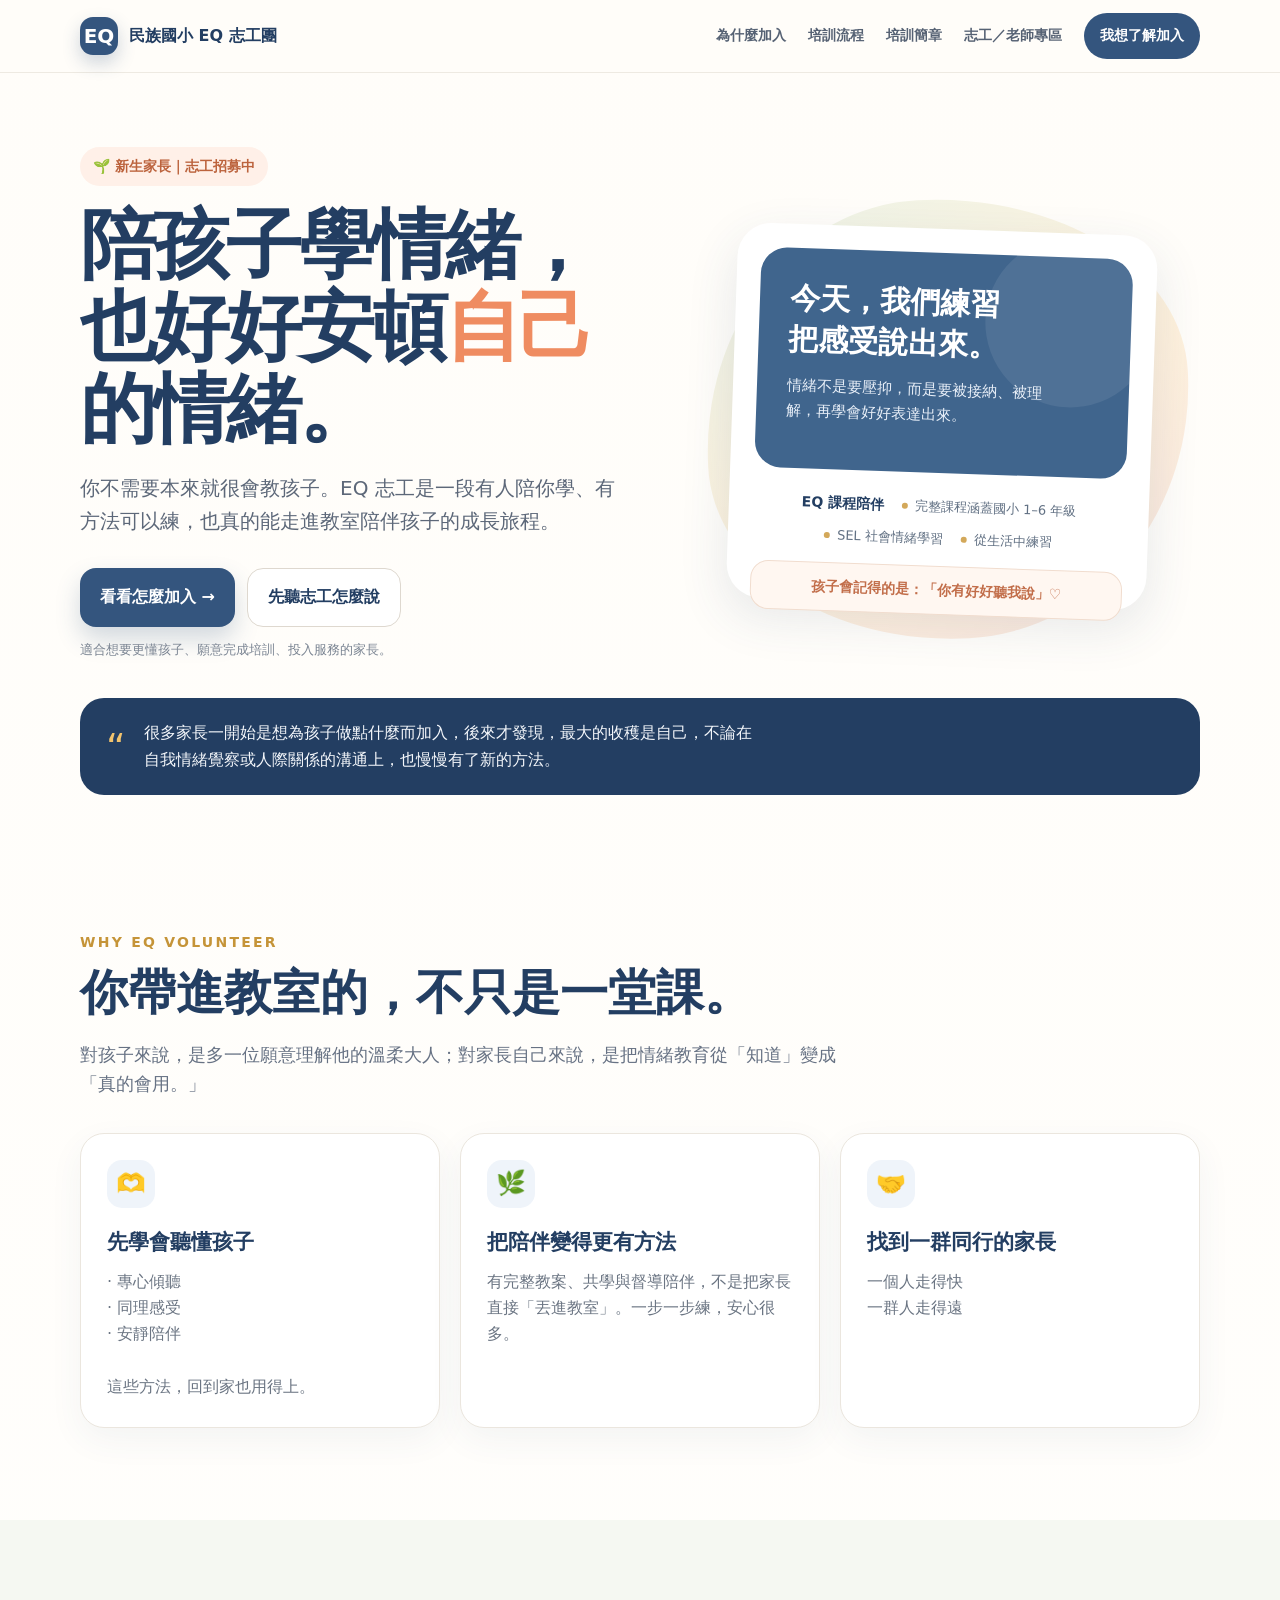
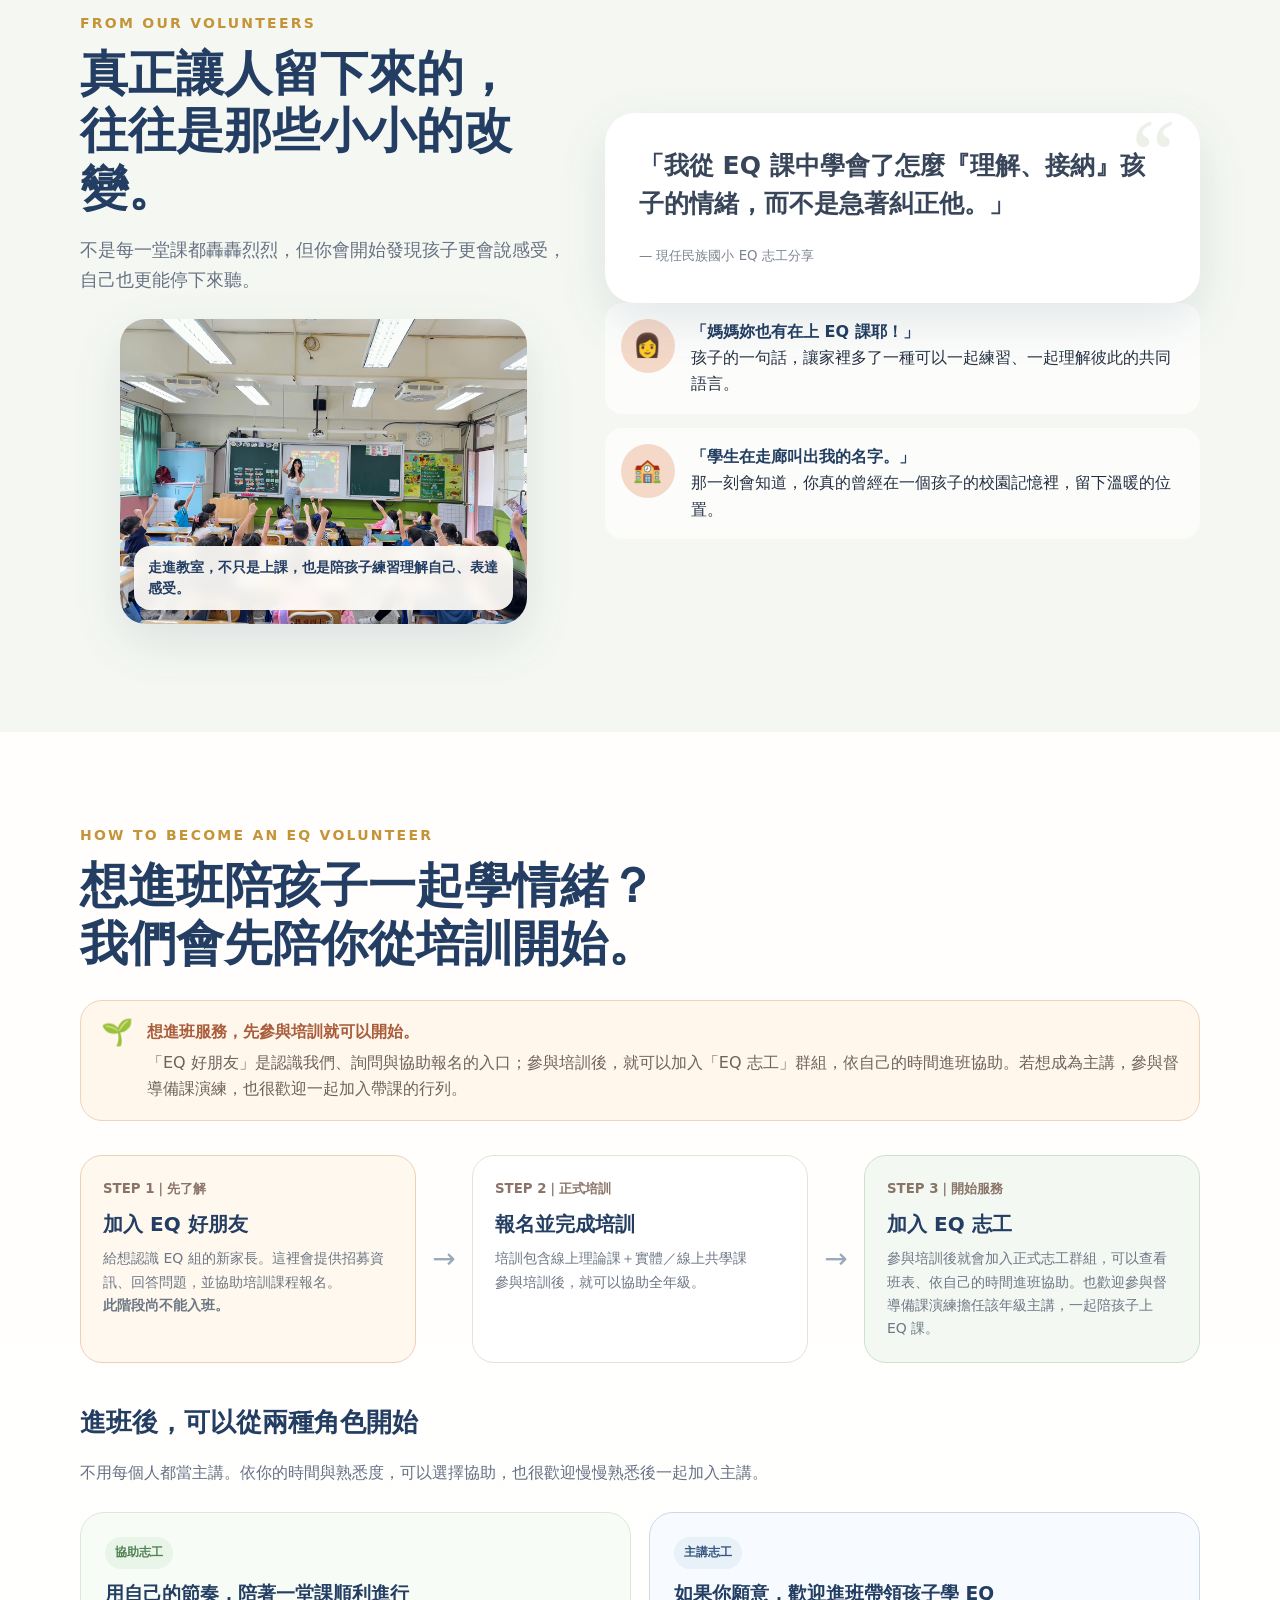
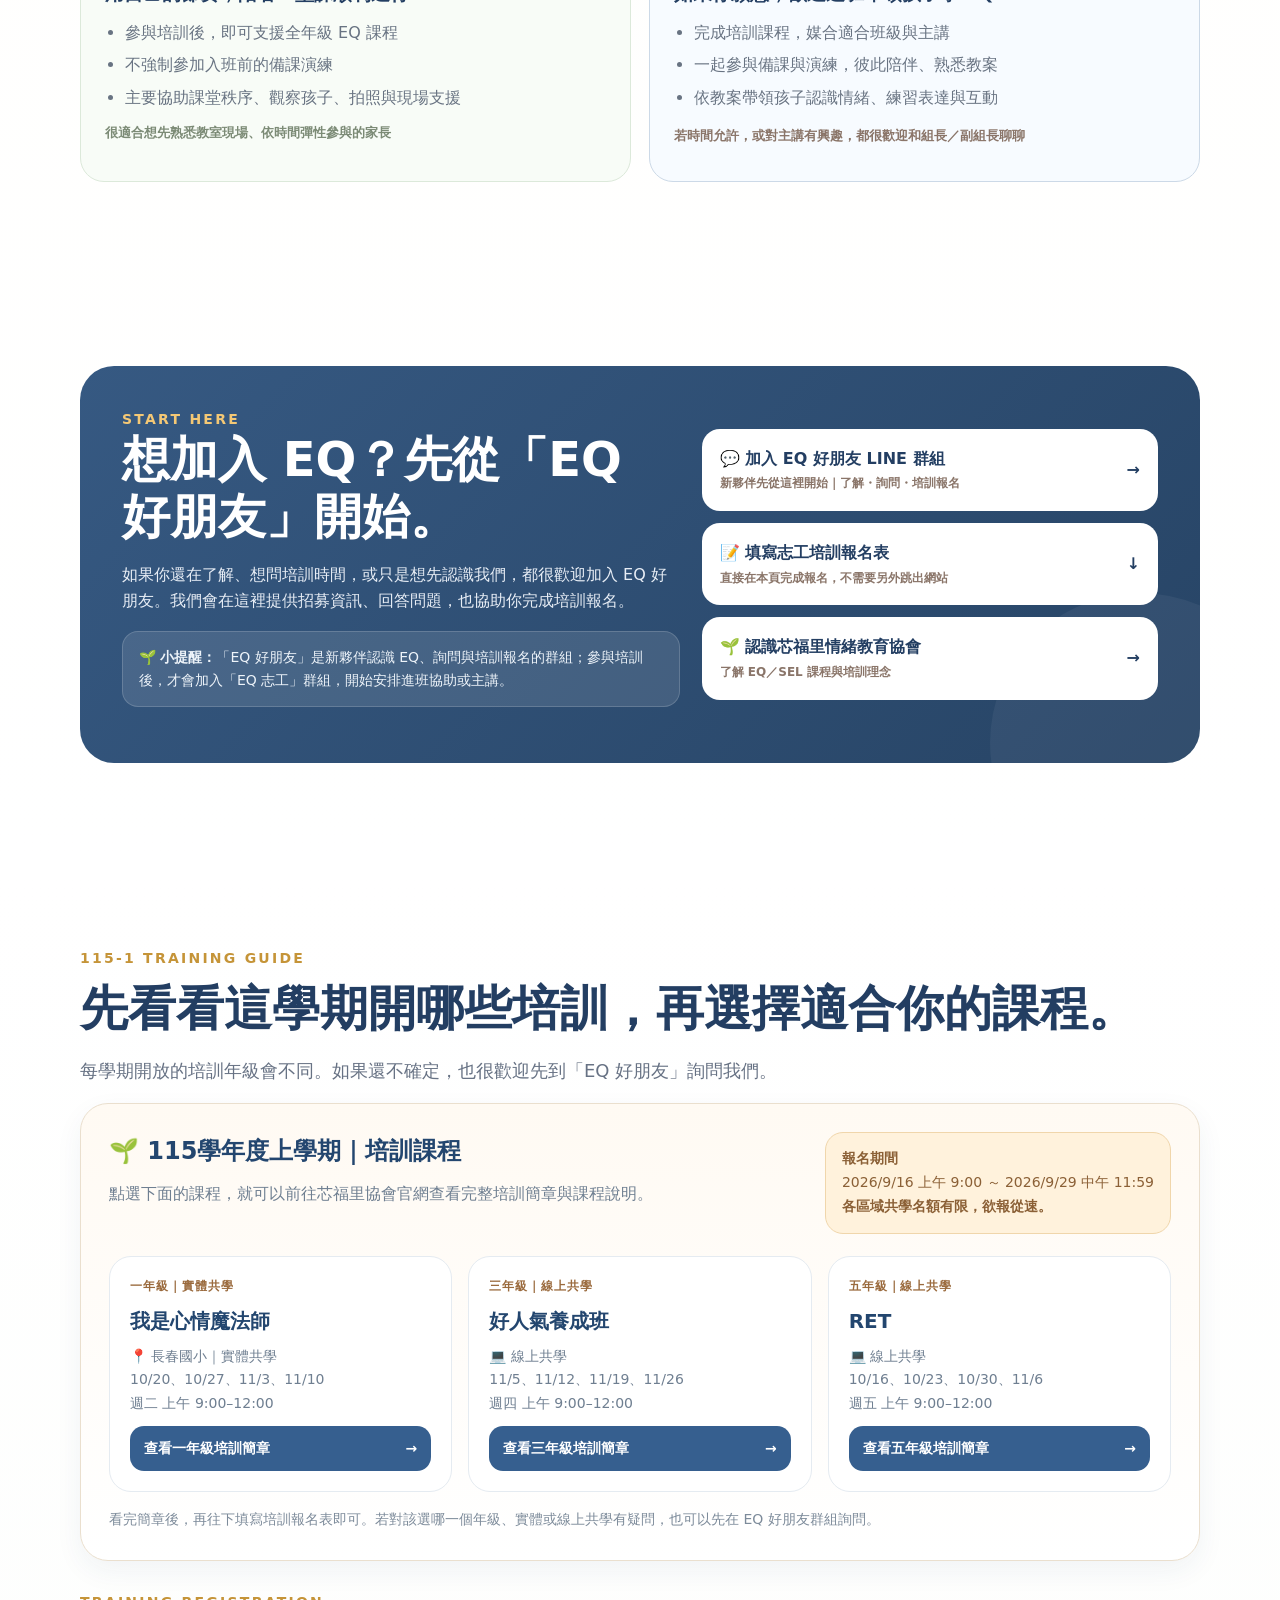
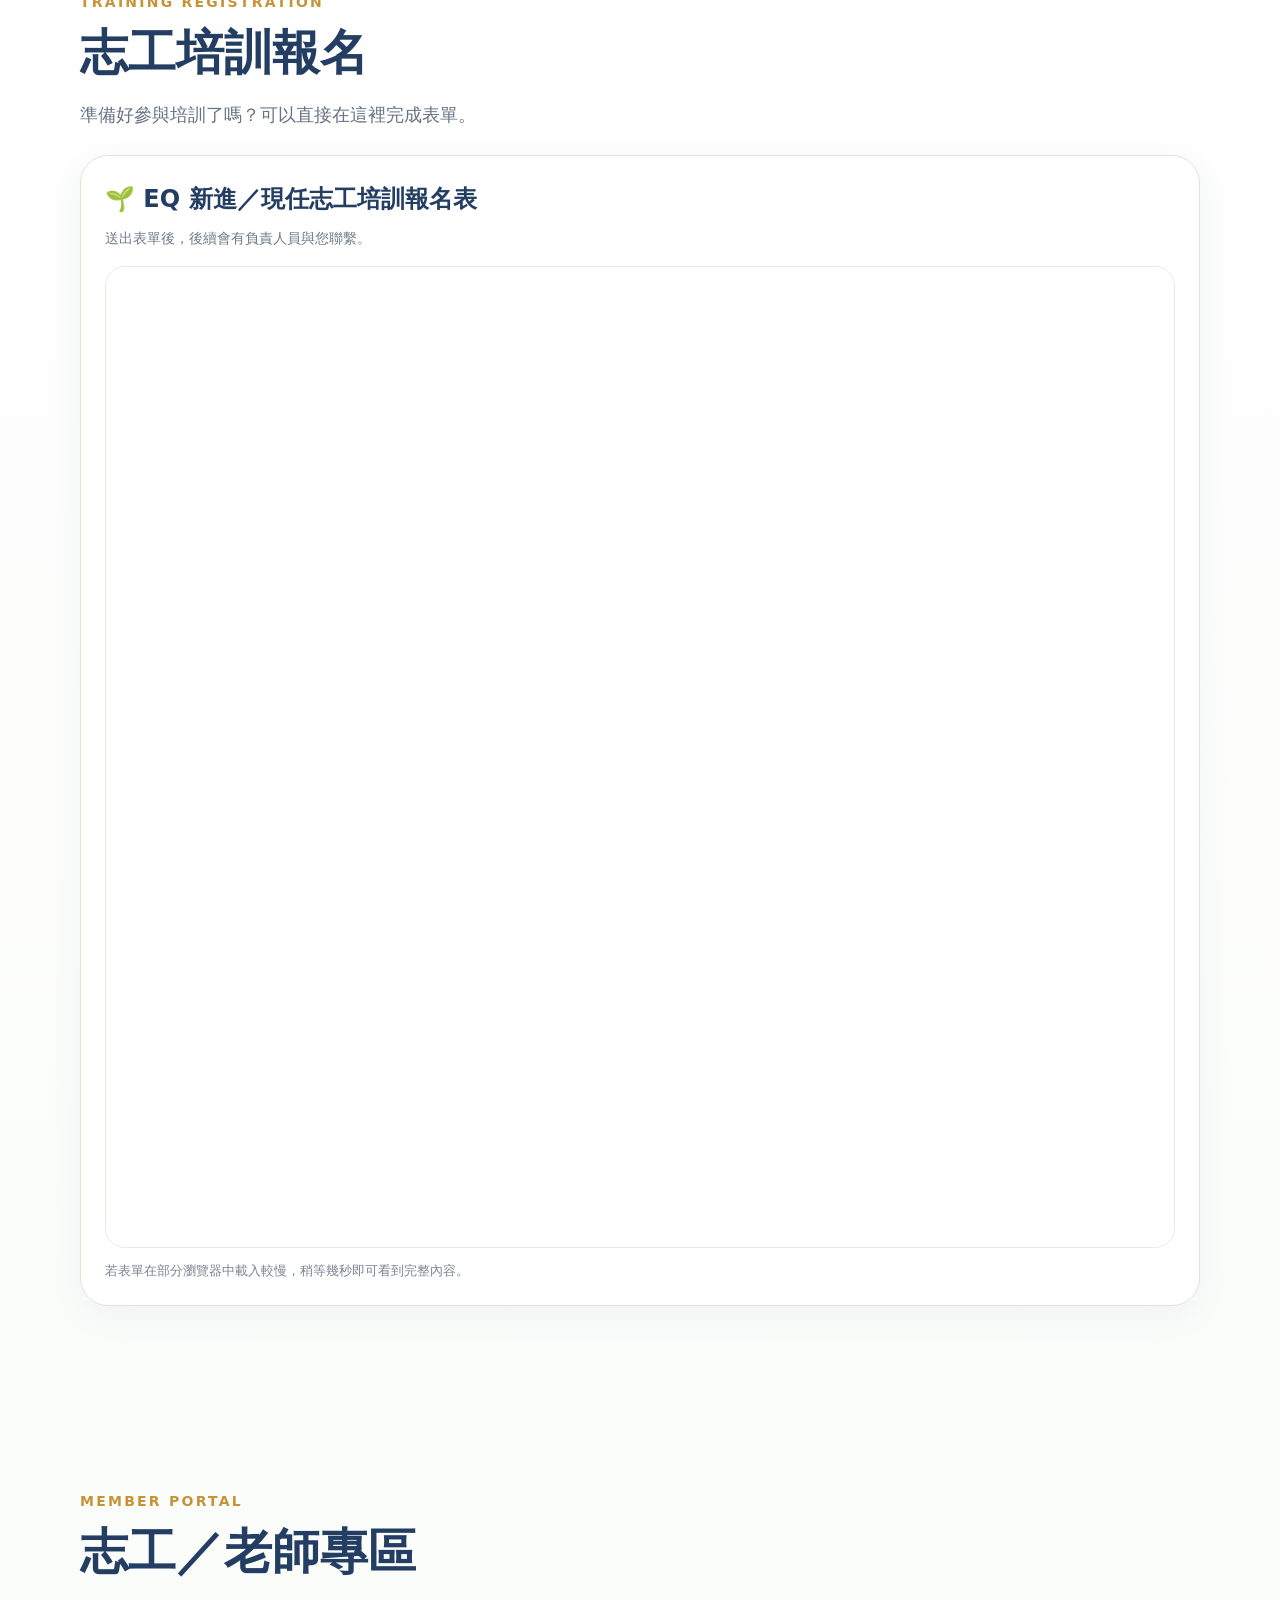
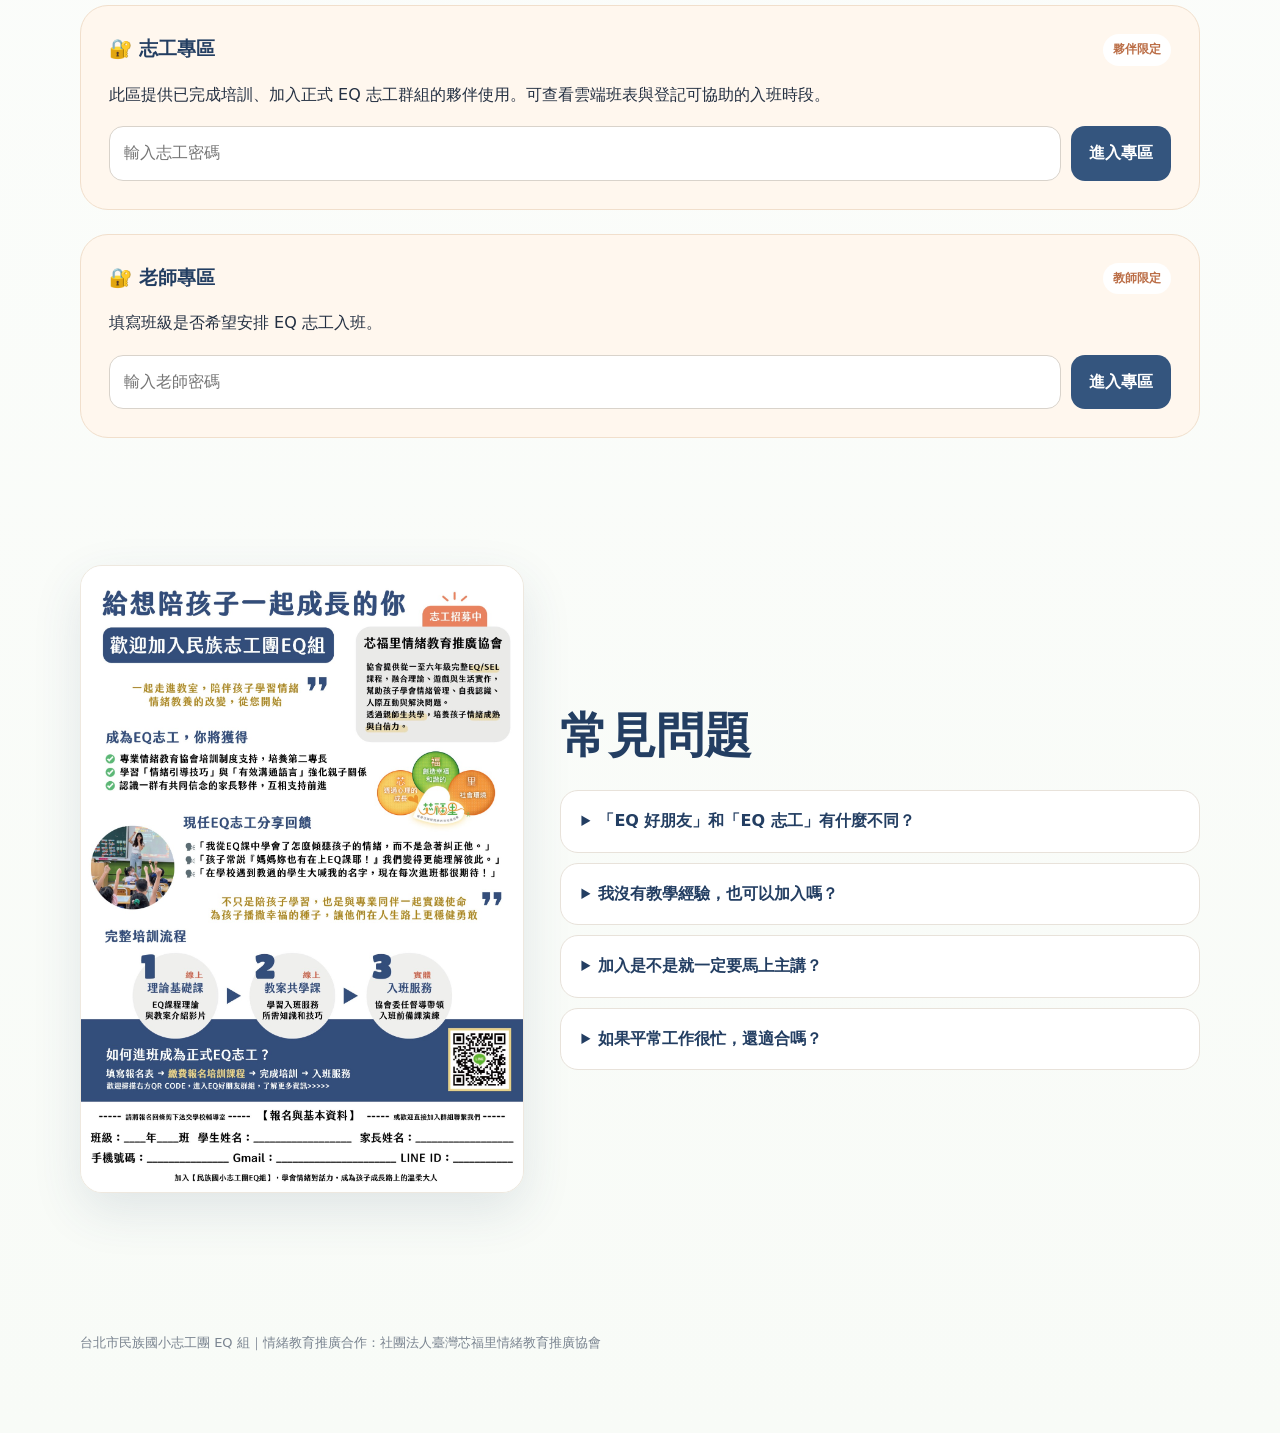
==== index.html @ 5a469e32 "Add files via upload" ====
<!doctype html>
<html lang="zh-Hant">
<head>
<meta charset="utf-8" />
<meta name="viewport" content="width=device-width,initial-scale=1,viewport-fit=cover" />
<meta name="theme-color" content="#365784" />
<title>民族國小 EQ 志工團｜陪孩子，也陪自己一起長大</title>
<style>
:root{--navy:#34557e;--navy2:#233e62;--cream:#fffaf2;--paper:#fff;--gold:#c59438;--orange:#ef8c61;--green:#6ca86e;--mint:#e9f3e9;--ink:#243042;--muted:#677284;--line:#e7e1d8;--shadow:0 18px 50px rgba(51,75,105,.12);--radius:28px}
*{box-sizing:border-box}html{scroll-behavior:smooth}body{margin:0;font-family:"Noto Sans TC","PingFang TC","Microsoft JhengHei",system-ui,sans-serif;color:var(--ink);background:linear-gradient(180deg,#fffdf9 0,#fff 52%,#f8fbf7 100%);line-height:1.65}a{color:inherit;text-decoration:none}button,input{font:inherit}.wrap{width:min(1120px,calc(100% - 40px));margin:auto}.eyebrow{font-size:14px;letter-spacing:.16em;color:var(--gold);font-weight:800;text-transform:uppercase}.section{padding:92px 0}.section h2{font-size:clamp(30px,4vw,48px);line-height:1.2;margin:10px 0 16px;color:var(--navy2)}.lead{font-size:18px;color:var(--muted);max-width:760px}.nav{position:sticky;top:0;z-index:50;background:rgba(255,253,249,.88);backdrop-filter:blur(14px);border-bottom:1px solid rgba(229,224,214,.65)}.navin{height:72px;display:flex;align-items:center;justify-content:space-between;gap:18px}.brand{display:flex;align-items:center;gap:11px;font-weight:900;color:var(--navy2)}.brandmark{width:38px;height:38px;border-radius:13px;background:var(--navy);display:grid;place-items:center;color:#fff;font-size:20px;box-shadow:0 8px 18px rgba(52,85,126,.24)}.navlinks{display:flex;align-items:center;gap:22px;font-size:14px;font-weight:700;color:#566274}.navlinks .cta{background:var(--navy);color:#fff;padding:11px 16px;border-radius:999px}.hero{padding:74px 0 44px;overflow:hidden}.heroGrid{display:grid;grid-template-columns:1.02fr .98fr;gap:50px;align-items:center}.pill{display:inline-flex;gap:8px;align-items:center;background:#fff0e8;color:#bc633d;border-radius:999px;padding:8px 13px;font-weight:800;font-size:14px}.hero h1{font-size:clamp(42px,6.2vw,76px);line-height:1.08;letter-spacing:-.04em;color:var(--navy2);margin:18px 0 22px}.hero h1 em{font-style:normal;color:var(--orange);position:relative}.hero p{font-size:20px;color:#5d6879;max-width:620px}.actions{display:flex;gap:12px;flex-wrap:wrap;margin-top:30px}.btn{border:0;border-radius:16px;padding:15px 20px;font-weight:900;cursor:pointer;display:inline-flex;align-items:center;justify-content:center;gap:9px;transition:.2s}.btn:hover{transform:translateY(-2px)}.primary{background:var(--navy);color:#fff;box-shadow:0 12px 25px rgba(52,85,126,.22)}.secondary{background:#fff;border:1px solid #ded8cf;color:var(--navy2)}.micro{font-size:13px;color:#7a8492;margin-top:12px}.heroArt{position:relative;min-height:480px}.blob{position:absolute;border-radius:46% 54% 48% 52%/58% 42% 58% 42%;inset:35px 10px 5px 30px;background:linear-gradient(150deg,#edf4e8,#fff2dd 55%,#f9e6df);transform:rotate(-3deg)}.classcard{position:absolute;inset:65px 48px 40px 56px;background:#fff;border-radius:34px;box-shadow:var(--shadow);padding:24px;transform:rotate(2deg);display:flex;flex-direction:column;gap:14px}.board{background:#40658d;border-radius:26px;padding:30px;color:#fff;min-height:220px;position:relative;overflow:hidden}.board:after{content:"";position:absolute;width:170px;height:170px;border-radius:50%;background:rgba(255,255,255,.08);right:-24px;top:-20px}.board h3{font-size:30px;line-height:1.35;margin:0 0 14px;position:relative;z-index:1}.board p{color:#e8eff8;font-size:15px;margin:0;max-width:82%;position:relative;z-index:1}.heroSummary{display:flex;align-items:center;justify-content:center;gap:10px 18px;flex-wrap:wrap;padding:8px 4px 2px;color:#617083;font-size:13px;text-align:center}.heroSummary b{color:var(--navy2);font-size:14px}.heroSummary span{display:inline-flex;align-items:center;gap:7px}.heroSummary i{width:6px;height:6px;border-radius:50%;background:#d3a85a;display:inline-block}.heart{background:#fff7f1;border:1px solid #f1ddcf;border-radius:18px;padding:13px 16px;font-weight:900;color:#c26e4a;text-align:center;line-height:1.5;font-size:14px}.warmPhoto{margin-top:24px;position:relative;border-radius:26px;overflow:hidden;box-shadow:var(--shadow);background:#fff}.warmPhoto img{display:block;width:100%;aspect-ratio:4/3;object-fit:cover}.warmPhoto figcaption{position:absolute;left:14px;right:14px;bottom:14px;background:rgba(255,253,249,.93);backdrop-filter:blur(6px);border-radius:16px;padding:11px 14px;color:var(--navy2);font-size:14px;font-weight:800;line-height:1.5}.quoteStrip{margin-top:38px;background:var(--navy2);color:#fff;border-radius:24px;padding:22px 26px;display:flex;gap:18px;align-items:center}.quoteStrip .q{font-size:38px;color:#f2c36d;line-height:1}.quoteStrip p{margin:0;color:#f4f7fb;font-size:16px}.cards3{display:grid;grid-template-columns:repeat(3,1fr);gap:20px;margin-top:34px}.card{background:#fff;border:1px solid #ebe6de;border-radius:24px;padding:26px;box-shadow:0 12px 34px rgba(52,85,126,.06)}.icon{width:48px;height:48px;border-radius:15px;background:#eff4fa;color:var(--navy);display:grid;place-items:center;font-size:24px;margin-bottom:17px}.card h3{margin:0 0 9px;color:var(--navy2);font-size:21px}.card p{margin:0;color:#6b7583}.story{background:#f5f8f2}.storyGrid{display:grid;grid-template-columns:.9fr 1.1fr;gap:38px;align-items:center}.bigQuote{background:#fff;border-radius:30px;padding:34px;box-shadow:var(--shadow);position:relative}.bigQuote:before{content:"“";position:absolute;right:24px;top:-8px;font-size:100px;line-height:1;color:#edf0e8;font-family:Georgia}.bigQuote p{font-size:25px;line-height:1.55;margin:0 0 18px;color:#39465a;font-weight:750}.bigQuote small{color:#7b8490}.miniStories{display:grid;gap:14px}.storyItem{display:grid;grid-template-columns:54px 1fr;gap:16px;align-items:start;background:rgba(255,255,255,.7);border-radius:18px;padding:16px}.avatar{width:54px;height:54px;border-radius:50%;background:#f4d9c9;display:grid;place-items:center;font-size:23px}.storyItem b{color:var(--navy2)}.journey{display:grid;grid-template-columns:repeat(4,1fr);gap:14px;margin-top:34px}.step{position:relative;background:#fff;border:1px solid #e9e4dc;border-radius:22px;padding:25px 20px}.step .n{font-size:38px;font-weight:900;color:#d6e0eb;line-height:1}.step h3{color:var(--navy2);margin:8px 0 7px}.step p{color:#6e7885;font-size:14px;margin:0}.step:not(:last-child):after{content:"→";position:absolute;right:-15px;top:50%;transform:translateY(-50%);width:30px;height:30px;border-radius:50%;background:var(--navy);color:#fff;display:grid;place-items:center;z-index:2}
.pathwayNotice{margin-top:28px;background:#fff6ec;border:1px solid #f0d3bc;border-radius:22px;padding:18px 20px;display:flex;gap:14px;align-items:flex-start}.pathwayNotice .mark{font-size:26px;line-height:1}.pathwayNotice b{display:block;color:#a95d3b;margin-bottom:4px}.pathwayNotice p{margin:0;color:#6f625b}.roleGrid{display:grid;grid-template-columns:repeat(2,1fr);gap:18px;margin-top:26px}.roleCard{border-radius:24px;padding:24px;background:#fff;border:1px solid #e9e3db}.roleCard.primaryRole{border-color:#ccd9e7;background:#f7fbff}.roleCard.supportRole{border-color:#dce9da;background:#f8fcf7}.roleTag{display:inline-flex;border-radius:999px;padding:6px 10px;font-size:12px;font-weight:900;margin-bottom:10px}.primaryRole .roleTag{background:#e8f0f8;color:var(--navy)}.supportRole .roleTag{background:#eaf5e9;color:#4f8254}.roleCard h3{margin:0 0 8px;color:var(--navy2)}.roleCard ul{margin:10px 0 0;padding-left:20px;color:#687382}.roleCard li{margin:6px 0}.roleNote{display:block;margin-top:12px;font-size:13px;color:#7c8b76;font-weight:700;line-height:1.6}.lineFlow{display:grid;grid-template-columns:1fr 56px 1fr 56px 1fr;align-items:stretch;gap:0;margin-top:34px}.flowBox{background:#fff;border:1px solid #e7e1d8;border-radius:22px;padding:22px}.flowBox strong{display:block;color:var(--navy2);font-size:20px;margin-bottom:6px}.flowBox small{display:block;color:#8a7468;font-weight:800;margin-bottom:8px}.flowBox p{margin:0;color:#6d7784;font-size:14px}.flowArrow{display:grid;place-items:center;font-size:28px;color:#9aa9ba}.flowBox.highlight{background:#fff8ef;border-color:#efcfb5}.flowBox.active{background:#f3f8f3;border-color:#cfe0cd}.joinNote{margin-top:16px;background:rgba(255,255,255,.11);border:1px solid rgba(255,255,255,.16);padding:14px 16px;border-radius:16px;color:#eef4fa!important;font-size:14px}.joinActions .label{display:block;font-size:12px;color:#8a7569;margin-top:2px;font-weight:700}.joinActions a{gap:12px}.joinActions a span:first-child{display:block}

.joinbox{display:grid;grid-template-columns:1.1fr .9fr;gap:22px;background:linear-gradient(135deg,#365982,#274465);border-radius:34px;padding:42px;color:#fff;overflow:hidden;position:relative}.joinbox:after{content:"";position:absolute;width:300px;height:300px;border-radius:50%;background:rgba(255,255,255,.05);right:-90px;bottom:-130px}.joinbox h2{color:#fff;margin-top:0}.joinbox p{color:#e7edf5}.joinActions{display:grid;gap:12px;align-content:center;position:relative;z-index:1}.joinActions a{background:#fff;color:var(--navy2);border-radius:18px;padding:17px 18px;font-weight:900;display:flex;justify-content:space-between;align-items:center}.secure{background:#fff7ee;border:1px solid #f1dfcc;border-radius:28px;padding:28px;margin-top:24px}.portalHead{display:flex;align-items:center;justify-content:space-between;gap:12px}.portalHead h3{margin:0;color:var(--navy2)}.badge{font-size:12px;background:#fff;color:#bb6e47;padding:6px 10px;border-radius:999px;font-weight:800}.lockform{display:flex;gap:10px;margin-top:18px}.lockform input{flex:1;border:1px solid #d9d3cb;border-radius:14px;padding:13px 14px;background:#fff}.lockform button{border:0;border-radius:14px;background:var(--navy);color:#fff;padding:0 18px;font-weight:900;cursor:pointer}.lockedContent{display:none;margin-top:18px}.lockedContent.show{display:block}.portalGrid{display:grid;grid-template-columns:repeat(2,1fr);gap:14px}.portalLink{background:#fff;border:1px solid #e4ded6;border-radius:18px;padding:18px}.portalLink b{display:block;color:var(--navy2);margin-bottom:4px}.portalLink span{font-size:13px;color:#798391}.dm{display:grid;grid-template-columns:.82fr 1.18fr;gap:36px;align-items:center}.dm img{width:100%;border-radius:22px;box-shadow:var(--shadow);border:1px solid #eee8df}.faq{display:grid;gap:10px;margin-top:26px}.faq details{background:#fff;border:1px solid #e8e2da;border-radius:18px;padding:17px 20px}.faq summary{cursor:pointer;font-weight:900;color:var(--navy2)}.faq p{color:#6d7784;margin:12px 0 0}.footer{padding:38px 0 80px;color:#7a8490;font-size:13px}.mobileCta{display:none}.mobileQuickNav{display:none}

.trainingEmbed{margin-top:26px;background:#fff;border:1px solid #e7e1d9;border-radius:28px;padding:24px;box-shadow:0 12px 34px rgba(52,85,126,.06)}
.trainingEmbedHead{display:flex;justify-content:space-between;gap:18px;align-items:flex-start;margin-bottom:16px}.trainingEmbedHead h3{margin:0;color:var(--navy2);font-size:24px}.trainingEmbedHead p{margin:7px 0 0;color:#707b88;font-size:14px}.trainingFrameWrap{overflow:hidden;border-radius:20px;background:#faf8f4;border:1px solid #ece7df}.trainingFrame{display:block;width:100%;height:980px;border:0;background:#fff}.trainingHint{margin-top:12px;color:#7b8490;font-size:13px}
@media(max-width:900px){.lineFlow{grid-template-columns:1fr}.flowArrow{transform:rotate(90deg);height:42px}.roleGrid{grid-template-columns:1fr}.navlinks{display:none}.heroGrid,.storyGrid,.joinbox,.dm{grid-template-columns:1fr}.hero{padding-top:42px}.heroArt{min-height:430px}.cards3{grid-template-columns:1fr}.journey{grid-template-columns:1fr 1fr}.step:nth-child(2):after{display:none}.section{padding:70px 0}.hero p{font-size:18px}}
@media(max-width:600px){.trainingEmbed{padding:14px;border-radius:22px}.trainingEmbedHead{display:block}.trainingEmbedHead h3{font-size:21px}.trainingFrame{height:1120px}.wrap{width:min(100% - 28px,1120px)}.navin{height:64px}.brand span:last-child{font-size:14px}.navlinks .cta{padding:9px 12px}.hero h1{font-size:46px}.heroArt{min-height:390px;margin-top:6px}.classcard{inset:42px 10px 20px 18px;padding:16px;border-radius:25px;gap:12px}.board{min-height:180px;padding:22px}.board h3{font-size:23px}.board p{max-width:100%;font-size:14px}.heroSummary{font-size:12px;gap:8px 12px;padding:6px 2px 0}.heroSummary b{width:100%;font-size:13px}.heart{font-size:13px;padding:11px 12px}.quoteStrip{align-items:flex-start;padding:18px}.journey{grid-template-columns:1fr}.step:after{display:none!important}.joinbox{padding:28px 22px}.portalGrid{grid-template-columns:1fr}.lockform{flex-direction:column}.lockform button{padding:13px}.mobileCta{display:none}.mobileQuickNav{display:flex;position:sticky;top:64px;z-index:49;gap:8px;overflow-x:auto;white-space:nowrap;padding:9px 14px;background:rgba(255,253,249,.96);backdrop-filter:blur(12px);border-bottom:1px solid rgba(229,224,214,.8);scrollbar-width:none;-webkit-overflow-scrolling:touch}.mobileQuickNav::-webkit-scrollbar{display:none}.mobileQuickNav a{flex:0 0 auto;padding:9px 13px;border-radius:999px;background:#f4f0e9;color:var(--navy2);font-size:13px;font-weight:900;border:1px solid #e7e0d7}.mobileQuickNav a:last-child{background:var(--navy);color:#fff;border-color:var(--navy)}.footer{padding-bottom:70px}}

/* Volunteer mobile dashboard */
.volDash{margin-top:20px;background:#f8fafc;border:1px solid #dde5ed;border-radius:26px;padding:18px}.dashTop{display:flex;align-items:flex-start;justify-content:space-between;gap:14px}.dashTop h4{margin:0;color:var(--navy2);font-size:22px}.semesterBadge{white-space:nowrap;background:#e8f0f8;color:var(--navy);font-size:12px;font-weight:900;padding:7px 10px;border-radius:999px}.dashStats{display:grid;grid-template-columns:repeat(3,1fr);gap:10px;margin:14px 0}.dashStat{background:#fff;border:1px solid #e4e9ee;border-radius:16px;padding:12px}.dashStat b{display:block;font-size:22px;color:var(--navy2)}.dashStat span{font-size:12px;color:#788493}.dashTabs{display:flex;gap:8px;overflow:auto;padding-bottom:4px}.dashTab{border:0;background:#edf1f5;color:#687483;padding:10px 14px;border-radius:999px;font-weight:900;white-space:nowrap;cursor:pointer}.dashTab.active{background:var(--navy);color:#fff}.dashFilters{display:flex;gap:8px;margin:12px 0;overflow:auto}.dashFilters select{border:1px solid #d8e0e7;background:#fff;border-radius:12px;padding:9px 10px;color:#526173;font-weight:700}.scheduleList{display:grid;gap:10px}.scheduleCard{background:#fff;border:1px solid #e3e8ed;border-radius:18px;padding:15px}.scheduleHead{display:flex;justify-content:space-between;gap:12px;align-items:flex-start}.dateBox{min-width:64px;background:#f1f5f8;border-radius:14px;padding:8px;text-align:center;color:var(--navy2);font-weight:900}.dateBox .m{font-size:11px;color:#7f8a96}.dateBox .d{font-size:24px;line-height:1.05}.scheduleMain{flex:1}.scheduleMain h5{margin:0 0 3px;color:var(--navy2);font-size:17px}.scheduleMeta{font-size:13px;color:#74808d}.statusPill{font-size:12px;font-weight:900;border-radius:999px;padding:6px 9px;white-space:nowrap}.need{background:#fff0eb;color:#b65b3f}.nice{background:#fff7dc;color:#956f16}.enough{background:#edf7ec;color:#4f8254}.dual{background:#eef3f8;color:#5d7083}.scheduleBody{margin-top:12px;padding-top:12px;border-top:1px dashed #e2e7eb;display:grid;gap:7px;font-size:13px;color:#667381}.peopleLine b{color:#445467}.supportNames{display:flex;gap:6px;flex-wrap:wrap}.nameChip{background:#f4f6f8;border-radius:999px;padding:4px 8px;font-size:12px}.supportAction{margin-top:12px;display:flex;gap:8px;align-items:center}.supportAction button{border:0;background:var(--navy);color:white;border-radius:12px;padding:10px 13px;font-weight:900;cursor:pointer}.supportHint{font-size:12px;color:#84909d}.prepCard{background:#fff;border:1px solid #e3e8ed;border-radius:18px;padding:15px;display:grid;grid-template-columns:72px 1fr;gap:12px}.prepCard h5{margin:0;color:var(--navy2);font-size:17px}.prepCard p{margin:4px 0 0;color:#6f7b88;font-size:13px}.lowGradeNote{background:#f3f8f1;border-radius:12px;padding:8px 10px;font-size:12px;color:#5d7c5f}.dashEmpty{padding:26px;text-align:center;color:#7c8794;background:#fff;border-radius:16px}.dashFoot{font-size:12px;color:#8994a0;margin-top:12px}.modalBackdrop{position:fixed;inset:0;background:rgba(28,40,55,.48);z-index:120;display:none;align-items:flex-end;justify-content:center;padding:16px}.modalBackdrop.show{display:flex}.supportModal{width:min(520px,100%);background:#fff;border-radius:26px 26px 18px 18px;padding:22px;box-shadow:0 30px 80px rgba(0,0,0,.28)}.supportModal h3{margin:0 0 5px;color:var(--navy2)}.supportModal p{margin:0 0 14px;color:#74808c}.supportModal label{display:block;font-size:12px;font-weight:900;color:#5d6976;margin:10px 0 5px}.supportModal input{width:100%;border:1px solid #d7dee5;border-radius:13px;padding:12px}.modalActions{display:flex;gap:8px;margin-top:16px}.modalActions button{flex:1;border:0;border-radius:13px;padding:12px;font-weight:900;cursor:pointer}.modalActions .cancel{background:#eef1f4;color:#5d6976}.modalActions .send{background:var(--navy);color:white}.monthToolbar{display:flex;align-items:center;justify-content:space-between;gap:12px;margin:14px 0 10px}.monthNav{border:1px solid #d8e0e7;background:#fff;color:var(--navy2);border-radius:12px;padding:9px 12px;font-weight:900;cursor:pointer}.monthTitle{font-size:20px;font-weight:900;color:var(--navy2);text-align:center;flex:1}.calDot{width:5px;height:5px;border-radius:50%;background:#92a8bb}.calDot.needDot{background:#d36f4f}.quickMonthFilters{display:flex;gap:8px;overflow:auto;margin-bottom:10px}.quickMonthFilters button{border:1px solid #d8e0e7;background:#fff;border-radius:999px;padding:8px 11px;font-size:12px;font-weight:900;color:#647180;white-space:nowrap;cursor:pointer}.quickMonthFilters button.active{background:var(--navy);color:#fff;border-color:var(--navy)}
@media(max-width:600px){.volDash{margin-left:-6px;margin-right:-6px;padding:13px;border-radius:20px}.dashStats{grid-template-columns:repeat(3,1fr);gap:6px}.dashStat{padding:9px 8px}.dashStat b{font-size:18px}.scheduleHead{gap:8px}.dateBox{min-width:56px}.statusPill{font-size:11px}.scheduleCard{padding:12px}.supportAction{align-items:flex-start;flex-direction:column}.prepCard{grid-template-columns:58px 1fr}.monthToolbar{gap:6px}.monthNav{padding:8px 10px}.monthTitle{font-size:18px}}

/* 115學年度上學期培訓課程簡章 */
.trainingBrief{background:linear-gradient(180deg,#fffaf3 0%,#ffffff 100%);border:1px solid #eadfce;border-radius:28px;padding:28px;margin-top:18px;box-shadow:0 10px 28px rgba(39,67,99,.06)}
.trainingBriefTop{display:flex;justify-content:space-between;gap:24px;align-items:flex-start;margin-bottom:22px}
.trainingBriefTop h3{margin:0 0 8px;color:#23466f;font-size:24px}
.trainingBriefTop p{margin:0;color:#6f7f91;line-height:1.7}
.trainingPeriod{background:#fff2dc;border:1px solid #f0d6ab;border-radius:18px;padding:14px 16px;color:#8b6036;font-size:14px;line-height:1.7;min-width:280px}
.trainingCourses{display:grid;grid-template-columns:repeat(3,1fr);gap:16px}
.courseCard{display:flex;flex-direction:column;gap:10px;background:#fff;border:1px solid #e5ebf1;border-radius:22px;padding:20px;text-decoration:none;transition:.18s ease;min-height:210px}
.courseCard:hover{transform:translateY(-2px);box-shadow:0 10px 24px rgba(35,70,111,.09);border-color:#cdd9e6}
.courseTag{font-size:12px;font-weight:800;letter-spacing:.08em;color:#9a6a3d}
.courseCard h4{margin:0;color:#23466f;font-size:20px;line-height:1.4}
.courseMeta{color:#6f7f91;font-size:14px;line-height:1.7}
.courseBtn{margin-top:auto;display:flex;justify-content:space-between;align-items:center;background:#365f8f;color:#fff;border-radius:14px;padding:11px 14px;font-weight:700;font-size:14px}
.trainingChoiceHint{margin-top:16px;color:#7d8b9a;font-size:14px;line-height:1.7}
@media(max-width:860px){.trainingBriefTop{flex-direction:column}.trainingPeriod{min-width:0;width:100%}.trainingCourses{grid-template-columns:1fr}.courseCard{min-height:0}.trainingBrief{padding:20px;border-radius:22px}}

</style>
</head>
<body>
<nav class="nav"><div class="wrap navin"><a class="brand" href="#top"><span class="brandmark">EQ</span><span>民族國小 EQ 志工團</span></a><div class="navlinks"><a href="#why">為什麼加入</a><a href="#journey">培訓流程</a><a href="#training-guide">培訓簡章</a><a href="#portal">志工／老師專區</a><a class="cta" href="#join">我想了解加入</a></div></div></nav>
<div class="mobileQuickNav" aria-label="手機快捷導覽"><a href="#why">為什麼加入</a><a href="#journey">培訓流程</a><a href="#training-guide">培訓簡章</a><a href="#portal">志工／老師專區</a><a href="#join">我想了解加入</a></div>
<main id="top">
<section class="hero"><div class="wrap heroGrid"><div><span class="pill">🌱 新生家長｜志工招募中</span><h1>陪孩子學情緒，<br>也好好安頓<em>自己</em>的情緒。</h1><p>你不需要本來就很會教孩子。EQ 志工是一段有人陪你學、有方法可以練，也真的能走進教室陪伴孩子的成長旅程。</p><div class="actions"><a class="btn primary" href="#join">看看怎麼加入 →</a><a class="btn secondary" href="#story">先聽志工怎麼說</a></div><div class="micro">適合想要更懂孩子、願意完成培訓、投入服務的家長。</div></div><div class="heroArt" aria-hidden="true"><div class="blob"></div><div class="classcard"><div class="board"><h3>今天，我們練習<br>把感受說出來。</h3><p>情緒不是要壓抑，而是要被接納、被理解，再學會好好表達出來。</p></div><div class="heroSummary" aria-label="EQ課程特色"><b>EQ 課程陪伴</b><span><i></i>完整課程涵蓋國小 1–6 年級</span><span><i></i>SEL 社會情緒學習</span><span><i></i>從生活中練習</span></div><div class="heart">孩子會記得的是：「你有好好聽我說」♡</div></div></div></div><div class="wrap"><div class="quoteStrip"><div class="q">“</div><p>很多家長一開始是想為孩子做點什麼而加入，後來才發現，最大的收穫是自己，不論在自我情緒覺察或人際關係的溝通上，也慢慢有了新的方法。</p></div></div></section>
<section class="section" id="why"><div class="wrap"><div class="eyebrow">WHY EQ VOLUNTEER</div><h2>你帶進教室的，不只是一堂課。</h2><p class="lead">對孩子來說，是多一位願意理解他的溫柔大人；對家長自己來說，是把情緒教育從「知道」變成「真的會用。」</p><div class="cards3"><article class="card"><div class="icon">🫶</div><h3>先學會聽懂孩子</h3><p>· 專心傾聽<br>· 同理感受<br>· 安靜陪伴<br><br>這些方法，回到家也用得上。</p></article><article class="card"><div class="icon">🌿</div><h3>把陪伴變得更有方法</h3><p>有完整教案、共學與督導陪伴，不是把家長直接「丟進教室」。一步一步練，安心很多。</p></article><article class="card"><div class="icon">🤝</div><h3>找到一群同行的家長</h3><p>一個人走得快<br>一群人走得遠</p></article></div></div></section>
<section class="section story" id="story"><div class="wrap storyGrid"><div><div class="eyebrow">FROM OUR VOLUNTEERS</div><h2>真正讓人留下來的，<br>往往是那些小小的改變。</h2><p class="lead">不是每一堂課都轟轟烈烈，但你會開始發現孩子更會說感受，自己也更能停下來聽。</p><figure class="warmPhoto"><img src="[data-uri]" alt="EQ志工在民族國小教室陪伴孩子進行情緒教育課程"><figcaption>走進教室，不只是上課，也是陪孩子練習理解自己、表達感受。</figcaption></figure></div><div><div class="bigQuote"><p>「我從 EQ 課中學會了怎麼『理解、接納』孩子的情緒，而不是急著糾正他。」</p><small>— 現任民族國小 EQ 志工分享</small></div><div class="miniStories"><div class="storyItem"><div class="avatar">👩</div><div><b>「媽媽妳也有在上 EQ 課耶！」</b><br><span>孩子的一句話，讓家裡多了一種可以一起練習、一起理解彼此的共同語言。</span></div></div><div class="storyItem"><div class="avatar">🏫</div><div><b>「學生在走廊叫出我的名字。」</b><br><span>那一刻會知道，你真的曾經在一個孩子的校園記憶裡，留下溫暖的位置。</span></div></div></div></div></div></section>
<section class="section" id="journey"><div class="wrap"><div class="eyebrow">HOW TO BECOME AN EQ VOLUNTEER</div><h2>想進班陪孩子一起學情緒？<br>我們會先陪你從培訓開始。</h2>
<div class="pathwayNotice"><div class="mark">🌱</div><div><b>想進班服務，先參與培訓就可以開始。</b><p>「EQ 好朋友」是認識我們、詢問與協助報名的入口；參與培訓後，就可以加入「EQ 志工」群組，依自己的時間進班協助。若想成為主講，參與督導備課演練，也很歡迎一起加入帶課的行列。</p></div></div>
<div class="lineFlow">
<div class="flowBox highlight"><small>STEP 1｜先了解</small><strong>加入 EQ 好朋友</strong><p>給想認識 EQ 組的新家長。這裡會提供招募資訊、回答問題，並協助培訓課程報名。<br><b>此階段尚不能入班。</b></p></div>
<div class="flowArrow">→</div>
<div class="flowBox"><small>STEP 2｜正式培訓</small><strong>報名並完成培訓</strong><p>培訓包含線上理論課＋實體／線上共學課<br>參與培訓後，就可以協助全年級。</p></div>
<div class="flowArrow">→</div>
<div class="flowBox active"><small>STEP 3｜開始服務</small><strong>加入 EQ 志工</strong><p>參與培訓後就會加入正式志工群組，可以查看班表、依自己的時間進班協助。也歡迎參與督導備課演練擔任該年級主講，一起陪孩子上 EQ 課。</p></div>
</div>
<h3 style="margin:38px 0 8px;color:var(--navy2);font-size:26px">進班後，可以從兩種角色開始</h3><p class="lead" style="font-size:16px">不用每個人都當主講。依你的時間與熟悉度，可以選擇協助，也很歡迎慢慢熟悉後一起加入主講。</p>
<div class="roleGrid">
<div class="roleCard supportRole"><span class="roleTag">協助志工</span><h3>用自己的節奏，陪著一堂課順利進行</h3><ul><li>參與培訓後，即可支援全年級 EQ 課程</li><li>不強制參加入班前的備課演練</li><li>主要協助課堂秩序、觀察孩子、拍照與現場支援</li></ul><p class="roleNote">很適合想先熟悉教室現場、依時間彈性參與的家長</p></div>
<div class="roleCard primaryRole"><span class="roleTag">主講志工</span><h3>如果你願意，歡迎進班帶領孩子學 EQ</h3><ul><li>完成培訓課程，媒合適合班級與主講</li><li>一起參與備課與演練，彼此陪伴、熟悉教案</li><li>依教案帶領孩子認識情緒、練習表達與互動</li></ul><p style="margin:14px 0 0;color:#8a7569;font-size:13px;font-weight:700">若時間允許，或對主講有興趣，都很歡迎和組長／副組長聊聊</p></div>
</div>
</div></section>
<section class="section" id="join"><div class="wrap"><div class="joinbox"><div><div class="eyebrow" style="color:#f4c875">START HERE</div><h2>想加入 EQ？先從「EQ 好朋友」開始。</h2><p>如果你還在了解、想問培訓時間，或只是想先認識我們，都很歡迎加入 EQ 好朋友。我們會在這裡提供招募資訊、回答問題，也協助你完成培訓報名。</p><p class="joinNote">🌱 <b>小提醒：</b>「EQ 好朋友」是新夥伴認識 EQ、詢問與培訓報名的群組；參與培訓後，才會加入「EQ 志工」群組，開始安排進班協助或主講。</p></div><div class="joinActions"><a href="https://line.me/ti/g/akmVaPgRNy" target="_blank" rel="noopener"><span>💬 加入 EQ 好朋友 LINE 群組<span class="label">新夥伴先從這裡開始｜了解・詢問・培訓報名</span></span><b>→</b></a><a href="#training-form"><span>📝 填寫志工培訓報名表<span class="label">直接在本頁完成報名，不需要另外跳出網站</span></span><b>↓</b></a><a href="https://www.happinessvillage.org/" target="_blank" rel="noopener"><span>🌱 認識芯福里情緒教育協會<span class="label">了解 EQ／SEL 課程與培訓理念</span></span><b>→</b></a></div></div></div></section>
<section class="section" id="training-guide" style="padding-bottom:10px"><div class="wrap"><div class="eyebrow">115-1 TRAINING GUIDE</div><h2>先看看這學期開哪些培訓，再選擇適合你的課程。</h2><p class="lead">每學期開放的培訓年級會不同。如果還不確定，也很歡迎先到「EQ 好朋友」詢問我們。</p><div class="trainingBrief"><div class="trainingBriefTop"><div><h3>🌱 115學年度上學期｜培訓課程</h3><p>點選下面的課程，就可以前往芯福里協會官網查看完整培訓簡章與課程說明。</p></div><div class="trainingPeriod"><b>報名期間</b><br>2026/9/16 上午 9:00 ～ 2026/9/29 中午 11:59<br><b>各區域共學名額有限，欲報從速。</b></div></div><div class="trainingCourses"><a class="courseCard" href="https://eqhvtw.wixstudio.com/website-11/terms-and-conditions" target="_blank" rel="noopener"><span class="courseTag">一年級｜實體共學</span><h4>我是心情魔法師</h4><div class="courseMeta">📍 長春國小｜實體共學<br>10/20、10/27、11/3、11/10<br>週二 上午 9:00–12:00</div><div class="courseBtn"><span>查看一年級培訓簡章</span><b>→</b></div></a><a class="courseCard" href="https://eqhvtw.wixstudio.com/website-11/terms-and-conditions-2-1-1" target="_blank" rel="noopener"><span class="courseTag">三年級｜線上共學</span><h4>好人氣養成班</h4><div class="courseMeta">💻 線上共學<br>11/5、11/12、11/19、11/26<br>週四 上午 9:00–12:00</div><div class="courseBtn"><span>查看三年級培訓簡章</span><b>→</b></div></a><a class="courseCard" href="https://eqhvtw.wixstudio.com/website-11/terms-and-conditions-2-1-2" target="_blank" rel="noopener"><span class="courseTag">五年級｜線上共學</span><h4>RET</h4><div class="courseMeta">💻 線上共學<br>10/16、10/23、10/30、11/6<br>週五 上午 9:00–12:00</div><div class="courseBtn"><span>查看五年級培訓簡章</span><b>→</b></div></a></div><div class="trainingChoiceHint">看完簡章後，再往下填寫培訓報名表即可。若對該選哪一個年級、實體或線上共學有疑問，也可以先在 EQ 好朋友群組詢問。</div></div></div></section>
<section class="section" id="training-form" style="padding-top:20px"><div class="wrap"><div class="eyebrow">TRAINING REGISTRATION</div><h2>志工培訓報名</h2><p class="lead">準備好參與培訓了嗎？可以直接在這裡完成表單。</p><div class="trainingEmbed"><div class="trainingEmbedHead"><div><h3>🌱 EQ 新進／現任志工培訓報名表</h3><p>送出表單後，後續會有負責人員與您聯繫。</p></div></div><div class="trainingFrameWrap"><iframe class="trainingFrame" src="https://docs.google.com/forms/d/e/1FAIpQLSfhvUz8RLU-AQyVmRdTyckbaDUwpH-QN31TalcbUfIiBZ2A6g/viewform?embedded=true" title="EQ 志工培訓報名表" loading="lazy">載入中…</iframe></div><div class="trainingHint">若表單在部分瀏覽器中載入較慢，稍等幾秒即可看到完整內容。</div></div></div></section>
<section class="section" id="portal"><div class="wrap"><div class="eyebrow">MEMBER PORTAL</div><h2>志工／老師專區</h2><p class="lead"></p><div class="secure"><div class="portalHead"><h3>🔐 志工專區</h3><span class="badge">夥伴限定</span></div><p>此區提供已完成培訓、加入正式 EQ 志工群組的夥伴使用。可查看雲端班表與登記可協助的入班時段。</p><div class="lockform"><input id="volPwd" type="password" placeholder="輸入志工密碼" autocomplete="off"><button onclick="unlock('vol')">進入專區</button></div><div id="volArea" class="lockedContent">
<div class="volDash">
  <div class="dashTop"><div><h4>📱 EQ 行動班表</h4><div class="supportHint">快速查看這學期的入班、備課與協助狀況。</div></div><span class="semesterBadge">115 上</span></div>
  <div class="dashStats"><div class="dashStat"><b id="needCount">—</b><span>目前需要協助</span></div><div class="dashStat"><b id="okCount">—</b><span>協助已足夠</span></div><div class="dashStat"><b id="prepCount">—</b><span>備課場次</span></div></div>
  <div class="dashTabs"><button class="dashTab active" data-view="class">🏫 入班班表</button><button class="dashTab" data-view="prep">🗓️ 備課行程</button><a class="dashTab" href="https://docs.google.com/spreadsheets/d/1VIMJ1UwX1Zo3adPK1VWhD9nFQ7v6Id7jRNAF-75nWKk/edit?usp=drivesdk" target="_blank">雲端班表 ↗</a></div>
  <div id="classView"><div class="monthToolbar"><button class="monthNav" id="prevMonth" type="button">‹ 上個月</button><div class="monthTitle" id="monthTitle">—</div><button class="monthNav" id="nextMonth" type="button">下個月 ›</button></div><div class="quickMonthFilters" id="gradeQuick"><button class="active" data-grade="all">全部年級</button><button data-grade="1">一年級</button><button data-grade="2">二年級</button><button data-grade="3">三年級</button><button data-grade="4">四年級</button><button data-grade="5">五年級</button><button data-grade="6">六年級</button></div><div class="quickMonthFilters" id="statusQuick"><button class="active" data-status="all">全部</button><button data-status="need">需要協助</button><button data-status="nice">再一位更安心</button><button data-status="enough">已有人協助</button></div><div id="scheduleList" class="scheduleList"></div></div>
  <div id="prepView" style="display:none"><div id="prepList" class="scheduleList" style="margin-top:12px"></div></div>
  <div class="dashFoot">＊低年級同時段多班可視現場需要輪流跑班；中高年級若非雙主講，盡量每班安排 1 位協助，有 2 位會更安心。<br></div>
</div></div></div><div class="secure"><div class="portalHead"><h3>🔐 老師專區</h3><span class="badge">教師限定</span></div><p>填寫班級是否希望安排 EQ 志工入班。</p><div class="lockform"><input id="teacherPwd" type="password" placeholder="輸入老師密碼" autocomplete="off"><button onclick="unlock('teacher')">進入專區</button></div><div id="teacherArea" class="lockedContent"><div class="portalGrid"><a class="portalLink" href="https://docs.google.com/forms/d/e/1FAIpQLSeqiM80X17ZZjLDSGHGyIQtb0C_dG9q3N-nhVlE8qAztH9E3g/viewform" target="_blank"><b>🏫 填寫 EQ 入班意願調查</b><span>開啟教師專用 Google 問卷 →</span></a><div class="portalLink"><b>📌 後續可加入</b><span>主講分配、班級狀態與重要公告，都能整理成手機友善卡片。</span></div></div></div></div></div></section>
<section class="section" style="padding-top:35px"><div class="wrap dm"><a href="https://drive.google.com/file/d/1xLTuV7m4xKWARZQxTgIjmeLLtL7PlqXD/view?usp=drive_link" target="_blank" rel="noopener" aria-label="開啟 EQ 志工招募 DM"><img src="EQ-DM.jpg" alt="民族國小 EQ 志工招募文宣"></a><div><h2>常見問題</h2><div class="faq"><details><summary>「EQ 好朋友」和「EQ 志工」有什麼不同？</summary><p>「EQ 好朋友」是給正在了解的新夥伴，用來接收招募資訊、詢問與協助培訓報名；報名參與培訓後，才會加入正式的「EQ 志工」群組，開始安排進班協助。</p></details><details><summary>我沒有教學經驗，也可以加入嗎？</summary><p>當然可以。培訓包含線上理論課與實體／線上共學課，會一步一步帶大家熟悉課程。若想嘗試主講，每次進班前也會一起備課與演練，有夥伴陪著準備，不需要自己從零開始。</p></details><details><summary>加入是不是就一定要馬上主講？</summary><p>不用一開始就主講。參與培訓後，可以先從「協助」開始，依自己的時間協助課堂秩序、拍照與現場流程，而且不強制參加備課演練。若時間允許、也有興趣成為主講，很歡迎和組長／副組長聊聊。</p></details><details><summary>如果平常工作很忙，還適合嗎？</summary><p>可以。進班協助可以依自己的時間與班表彈性參與，不需要每一堂都到。很歡迎先加入「EQ 好朋友」了解看看，再找到最適合自己的參與方式。</p></details></div></div></div></section>
<div id="supportModal" class="modalBackdrop" onclick="if(event.target===this)closeSupportModal()"><div class="supportModal"><h3>我可以協助 🙋</h3><p id="modalClassInfo">班級資訊</p><label>你的姓名</label><input id="supportName" placeholder="輸入姓名（下次會自動記住）"><label>備註（選填）</label><input id="supportNote" placeholder="例如：可協助前半段／低年級可輪班"><div class="modalActions"><button class="cancel" onclick="closeSupportModal()">先等等</button><button class="send" onclick="submitSupport()">確認協助</button></div></div></div>
</main>
<footer class="footer"><div class="wrap">台北市民族國小志工團 EQ 組｜情緒教育推廣合作：社團法人臺灣芯福里情緒教育推廣協會</div></footer>

<script>
function unlock(type){const isVol=type==='vol';const input=document.getElementById(isVol?'volPwd':'teacherPwd');const area=document.getElementById(isVol?'volArea':'teacherArea');const ok=isVol?input.value==='EQ':input.value==='teacher';if(ok){area.classList.add('show');input.value='';input.placeholder='✓ 已解鎖';input.disabled=true;if(isVol){renderVolunteerDash();loadRemoteData();}}else{input.value='';input.placeholder='密碼不正確，請再試一次';input.focus();}}
document.querySelectorAll('input[type=password]').forEach(i=>i.addEventListener('keydown',e=>{if(e.key==='Enter') unlock(i.id==='volPwd'?'vol':'teacher')}));

// 115上班表 API。若連線暫時失敗，會先顯示內建的 115 上班表資料。
const EXPECTED_SEMESTER='115 上';
const EQ_API_URL='https://script.google.com/macros/s/AKfycbzxgAOY6tTzP0F0jJ19GBmAXlPRCKIl1KUp2gNZ1IescQBTRiG3AHffqWHTLJi-2Aml/exec';
let activeSupport=null;
let apiSemesterVerified=false;
const classRows=[
{sheet:"(一上)我是心情魔法師",row:3,grade:1,cls:"101",unit:"第1~2課",date:"2026/10/06",day:"二",time:"13:20~14:50",main:["鄭雅禎"],support:[],note:"(請本班學生家長不要入班)"},
{sheet:"(一上)我是心情魔法師",row:4,grade:1,cls:"101",unit:"第3~4課",date:"2026/11/03",day:"二",time:"13:20~14:50",main:["鄭雅禎"],support:[],note:"(請本班學生家長不要入班)"},
{sheet:"(一上)我是心情魔法師",row:5,grade:1,cls:"101",unit:"第5~6課",date:"2027/01/19",day:"二",time:"13:20~14:50",main:["鄭雅禎"],support:[],note:"(請本班學生家長不要入班)"},
{sheet:"(一上)我是心情魔法師",row:6,grade:1,cls:"102",unit:"第1~2課",date:"2026/10/06",day:"二",time:"13:20~14:50",main:["羅茂玲"],support:[],note:"(請本班學生家長不要入班)"},
{sheet:"(一上)我是心情魔法師",row:7,grade:1,cls:"102",unit:"第3~4課",date:"2026/11/03",day:"二",time:"13:20~14:50",main:["羅茂玲"],support:[],note:"(請本班學生家長不要入班)"},
{sheet:"(一上)我是心情魔法師",row:8,grade:1,cls:"102",unit:"第5~6課",date:"2027/01/19",day:"二",time:"13:20~14:50",main:["羅茂玲"],support:[],note:"(請本班學生家長不要入班)"},
{sheet:"(一上)我是心情魔法師",row:9,grade:1,cls:"103",unit:"第1~2課",date:"2026/10/06",day:"二",time:"13:20~14:50",main:["葉怡君"],support:[],note:"(請本班學生家長不要入班)"},
{sheet:"(一上)我是心情魔法師",row:10,grade:1,cls:"103",unit:"第3~4課",date:"2026/11/03",day:"二",time:"13:20~14:50",main:["葉怡君"],support:[],note:"(請本班學生家長不要入班)"},
{sheet:"(一上)我是心情魔法師",row:11,grade:1,cls:"103",unit:"第5~6課",date:"2027/01/19",day:"二",time:"13:20~14:50",main:["葉怡君"],support:[],note:"(請本班學生家長不要入班)"},
{sheet:"(二上)我是幸福魔法師",row:3,grade:2,cls:"201",unit:"第1~2課",date:"2026/09/22",day:"二",time:"13:20~14:50",main:["游佳蓉"],support:[],note:"(本班學生家長可以入班)"},
{sheet:"(二上)我是幸福魔法師",row:4,grade:2,cls:"201",unit:"第3~4課",date:"2026/11/17",day:"二",time:"13:20~14:50",main:["游佳蓉"],support:[],note:"(本班學生家長可以入班)"},
{sheet:"(二上)我是幸福魔法師",row:5,grade:2,cls:"201",unit:"第5~6課",date:"2027/01/12",day:"二",time:"13:20~14:50",main:["游佳蓉"],support:[],note:"(本班學生家長可以入班)"},
{sheet:"(二上)我是幸福魔法師",row:6,grade:2,cls:"202",unit:"第1~2課",date:"2026/09/22",day:"二",time:"13:20~14:50",main:["許芸蓁"],support:[],note:"(本班學生家長可以入班)"},
{sheet:"(二上)我是幸福魔法師",row:7,grade:2,cls:"202",unit:"第3~4課",date:"2026/11/17",day:"二",time:"13:20~14:50",main:["許芸蓁"],support:[],note:"(本班學生家長可以入班)"},
{sheet:"(二上)我是幸福魔法師",row:8,grade:2,cls:"202",unit:"第5~6課",date:"2027/01/12",day:"二",time:"13:20~14:50",main:["許芸蓁"],support:[],note:"(本班學生家長可以入班)"},
{sheet:"(二上)我是幸福魔法師",row:9,grade:2,cls:"203",unit:"第1~2課",date:"2026/09/22",day:"二",time:"13:20~14:50",main:["張齡之"],support:[],note:"(本班學生家長可以入班)"},
{sheet:"(二上)我是幸福魔法師",row:10,grade:2,cls:"203",unit:"第3~4課",date:"2026/11/17",day:"二",time:"13:20~14:50",main:["張齡之"],support:[],note:"(本班學生家長可以入班)"},
{sheet:"(二上)我是幸福魔法師",row:11,grade:2,cls:"203",unit:"第5~6課",date:"2027/01/12",day:"二",time:"13:20~14:50",main:["張齡之"],support:[],note:"(本班學生家長可以入班)"},
{sheet:"(二上)我是幸福魔法師",row:12,grade:2,cls:"204",unit:"第1~2課",date:"2026/09/22",day:"二",time:"13:20~14:50",main:["吳雅惠", "張容碩"],support:[],note:"(本班學生家長可以入班)"},
{sheet:"(二上)我是幸福魔法師",row:13,grade:2,cls:"204",unit:"第3~4課",date:"2026/11/17",day:"二",time:"13:20~14:50",main:["吳雅惠", "張容碩"],support:[],note:"(本班學生家長可以入班)"},
{sheet:"(二上)我是幸福魔法師",row:14,grade:2,cls:"204",unit:"第5~6課",date:"2027/01/12",day:"二",time:"13:20~14:50",main:["吳雅惠", "張容碩"],support:[],note:"(本班學生家長可以入班)"},
{sheet:"(三上)好人氣養成班",row:3,grade:3,cls:"301",unit:"第1~2課",date:"2026/09/10",day:"四",time:"13:20~14:50",main:["葉怡君"],support:[],note:"(請本班學生家長不要入班)"},
{sheet:"(三上)好人氣養成班",row:4,grade:3,cls:"301",unit:"第3~4課",date:"2026/10/15",day:"四",time:"13:20~14:50",main:["葉怡君"],support:[],note:"(請本班學生家長不要入班)"},
{sheet:"(三上)好人氣養成班",row:5,grade:3,cls:"301",unit:"第5~6課",date:"2026/12/10",day:"四",time:"13:20~14:50",main:["葉怡君"],support:[],note:"(請本班學生家長不要入班)"},
{sheet:"(三上)好人氣養成班",row:6,grade:3,cls:"302",unit:"第1~2課",date:"2026/09/03",day:"四",time:"13:20~14:50",main:["(鄭雅禎)", "(張齡之)"],support:[],note:"(請本班學生家長不要入班)"},
{sheet:"(三上)好人氣養成班",row:7,grade:3,cls:"302",unit:"第3~4課",date:"2026/10/01",day:"四",time:"13:20~14:50",main:["(鄭雅禎)", "(張齡之)"],support:[],note:"(請本班學生家長不要入班)"},
{sheet:"(三上)好人氣養成班",row:8,grade:3,cls:"302",unit:"第5~6課",date:"2026/11/05",day:"四",time:"13:20~14:50",main:["(鄭雅禎)", "(張齡之)"],support:[],note:"(請本班學生家長不要入班)"},
{sheet:"(三上)好人氣養成班",row:9,grade:3,cls:"303",unit:"第1~2課",date:"2026/09/03",day:"四",time:"13:20~14:50",main:["張慧芳"],support:[],note:"(請本班學生家長不要入班)"},
{sheet:"(三上)好人氣養成班",row:10,grade:3,cls:"303",unit:"第3~4課",date:"2026/10/01",day:"四",time:"13:20~14:50",main:["張慧芳"],support:[],note:"(請本班學生家長不要入班)"},
{sheet:"(三上)好人氣養成班",row:11,grade:3,cls:"303",unit:"第5~6課",date:"2026/11/05",day:"四",time:"13:20~14:50",main:["張慧芳"],support:[],note:"(請本班學生家長不要入班)"},
{sheet:"(三上)好人氣養成班",row:12,grade:3,cls:"304",unit:"第1~2課",date:"2026/09/03",day:"四",time:"13:20~14:50",main:["(羅茂玲)"],support:[],note:"(請本班學生家長不要入班)"},
{sheet:"(三上)好人氣養成班",row:13,grade:3,cls:"304",unit:"第3~4課",date:"2026/10/01",day:"四",time:"13:20~14:50",main:["(羅茂玲)"],support:[],note:"(請本班學生家長不要入班)"},
{sheet:"(三上)好人氣養成班",row:14,grade:3,cls:"304",unit:"第5~6課",date:"2026/11/05",day:"四",time:"13:20~14:50",main:["(羅茂玲)"],support:[],note:"(請本班學生家長不要入班)"},
{sheet:"(三上)好人氣養成班",row:15,grade:3,cls:"305",unit:"第1~2課",date:"2026/09/03",day:"四",time:"13:20~14:50",main:["葉怡君"],support:[],note:"(請本班學生家長不要入班)"},
{sheet:"(三上)好人氣養成班",row:16,grade:3,cls:"305",unit:"第3~4課",date:"2026/10/01",day:"四",time:"13:20~14:50",main:["葉怡君"],support:[],note:"(請本班學生家長不要入班)"},
{sheet:"(三上)好人氣養成班",row:17,grade:3,cls:"305",unit:"第5~6課",date:"2026/11/05",day:"四",time:"13:20~14:50",main:["葉怡君"],support:[],note:"(請本班學生家長不要入班)"},
{sheet:"(三上)好人氣養成班",row:18,grade:3,cls:"306",unit:"第1~2課",date:"2026/09/03",day:"四",time:"13:20~14:50",main:["史晴腕"],support:[],note:"(請本班學生家長不要入班)"},
{sheet:"(三上)好人氣養成班",row:19,grade:3,cls:"306",unit:"第3~4課",date:"2026/10/01",day:"四",time:"13:20~14:50",main:["史晴腕"],support:[],note:"(請本班學生家長不要入班)"},
{sheet:"(三上)好人氣養成班",row:20,grade:3,cls:"306",unit:"第5~6課",date:"2026/11/05",day:"四",time:"13:20~14:50",main:["史晴腕"],support:[],note:"(請本班學生家長不要入班)"},
{sheet:"(四上)超人氣養成班",row:3,grade:4,cls:"401",unit:"第1~2課",date:"2026/09/24",day:"四",time:"13:20~14:50",main:["黃婉婷"],support:[],note:"(請本班學生家長不要入班)"},
{sheet:"(四上)超人氣養成班",row:4,grade:4,cls:"401",unit:"第3~4課",date:"2026/12/17",day:"四",time:"13:20~14:50",main:["黃婉婷"],support:[],note:"(請本班學生家長不要入班)"},
{sheet:"(四上)超人氣養成班",row:5,grade:4,cls:"401",unit:"第5~6課",date:"2027/01/14",day:"四",time:"13:20~14:50",main:["黃婉婷"],support:[],note:"(請本班學生家長不要入班)"},
{sheet:"(四上)超人氣養成班",row:6,grade:4,cls:"402",unit:"第1~2課",date:"2026/09/24",day:"四",time:"13:20~14:50",main:["史晴腕"],support:[],note:"(請本班學生家長不要入班)"},
{sheet:"(四上)超人氣養成班",row:7,grade:4,cls:"402",unit:"第3~4課",date:"2026/12/17",day:"四",time:"13:20~14:50",main:["史晴腕"],support:[],note:"(請本班學生家長不要入班)"},
{sheet:"(四上)超人氣養成班",row:8,grade:4,cls:"402",unit:"第5~6課",date:"2027/01/14",day:"四",time:"13:20~14:50",main:["史晴腕"],support:[],note:"(請本班學生家長不要入班)"},
{sheet:"(四上)超人氣養成班",row:9,grade:4,cls:"405",unit:"第1~2課",date:"2026/09/24",day:"四",time:"13:20~14:50",main:["張容碩"],support:[],note:"(本班學生家長可以入班)"},
{sheet:"(四上)超人氣養成班",row:10,grade:4,cls:"405",unit:"第3~4課",date:"2026/12/17",day:"四",time:"13:20~14:50",main:["張容碩"],support:[],note:"(本班學生家長可以入班)"},
{sheet:"(四上)超人氣養成班",row:11,grade:4,cls:"405",unit:"第5~6課",date:"2027/01/14",day:"四",time:"13:20~14:50",main:["張容碩"],support:[],note:"(本班學生家長可以入班)"},
{sheet:"(五上)我是EQ高手",row:3,grade:5,cls:"501",unit:"一",date:"2026/09/07",day:"一",time:"13:20~14:50",main:["葉怡君"],support:[],note:"(請本班學生家長不要入班)"},
{sheet:"(五上)我是EQ高手",row:4,grade:5,cls:"501",unit:"二",date:"2026/10/12",day:"一",time:"13:20~14:50",main:["葉怡君"],support:[],note:"(請本班學生家長不要入班)"},
{sheet:"(五上)我是EQ高手",row:5,grade:5,cls:"501",unit:"三",date:"2026/12/14",day:"一",time:"13:20~14:50",main:["葉怡君"],support:[],note:"(請本班學生家長不要入班)"},
{sheet:"(五上)我是EQ高手",row:6,grade:5,cls:"501",unit:"四",date:"2027/01/11",day:"一",time:"13:20~14:50",main:["葉怡君"],support:[],note:"(請本班學生家長不要入班)"},
{sheet:"(五上)我是EQ高手",row:7,grade:5,cls:"502",unit:"一",date:"2026/09/07",day:"一",time:"13:20~14:50",main:["游佳蓉"],support:[],note:"(請本班學生家長不要入班)"},
{sheet:"(五上)我是EQ高手",row:8,grade:5,cls:"502",unit:"二",date:"2026/10/12",day:"一",time:"13:20~14:50",main:["游佳蓉"],support:[],note:"(請本班學生家長不要入班)"},
{sheet:"(五上)我是EQ高手",row:9,grade:5,cls:"502",unit:"三",date:"2026/12/14",day:"一",time:"13:20~14:50",main:["游佳蓉"],support:[],note:"(請本班學生家長不要入班)"},
{sheet:"(五上)我是EQ高手",row:10,grade:5,cls:"502",unit:"四",date:"2027/01/11",day:"一",time:"13:20~14:50",main:["游佳蓉"],support:[],note:"(請本班學生家長不要入班)"},
{sheet:"(五上)我是EQ高手",row:11,grade:5,cls:"504",unit:"一",date:"2026/09/11",day:"五",time:"10:30~12:00",main:["張容碩"],support:[],note:"(請本班學生家長不要入班)"},
{sheet:"(五上)我是EQ高手",row:12,grade:5,cls:"504",unit:"二",date:"2026/10/16",day:"五",time:"10:30~12:00",main:["張容碩"],support:[],note:"(請本班學生家長不要入班)"},
{sheet:"(五上)我是EQ高手",row:13,grade:5,cls:"504",unit:"三",date:"2026/12/18",day:"五",time:"10:30~12:00",main:["張容碩"],support:[],note:"(請本班學生家長不要入班)"},
{sheet:"(五上)我是EQ高手",row:14,grade:5,cls:"504",unit:"四",date:"2027/01/15",day:"五",time:"10:30~12:00",main:["張容碩"],support:[],note:"(請本班學生家長不要入班)"},
{sheet:"(五上)我是EQ高手",row:15,grade:5,cls:"505",unit:"一",date:"2026/09/07",day:"一",time:"13:20~14:50",main:["張容碩"],support:[],note:"(請本班學生家長不要入班)"},
{sheet:"(五上)我是EQ高手",row:16,grade:5,cls:"505",unit:"二",date:"2026/10/12",day:"一",time:"13:20~14:50",main:["張容碩"],support:[],note:"(請本班學生家長不要入班)"},
{sheet:"(五上)我是EQ高手",row:17,grade:5,cls:"505",unit:"三",date:"2026/12/14",day:"一",time:"13:20~14:50",main:["張容碩"],support:[],note:"(請本班學生家長不要入班)"},
{sheet:"(五上)我是EQ高手",row:18,grade:5,cls:"505",unit:"四",date:"2027/01/11",day:"一",time:"13:20~14:50",main:["張容碩"],support:[],note:"(請本班學生家長不要入班)"},
{sheet:"(五上)我是EQ高手",row:19,grade:5,cls:"506",unit:"一",date:"2026/09/11",day:"五",time:"10:30~12:00",main:["黃婉婷"],support:[],note:"(請本班學生家長不要入班)"},
{sheet:"(五上)我是EQ高手",row:20,grade:5,cls:"506",unit:"二",date:"2026/10/16",day:"五",time:"10:30~12:00",main:["黃婉婷"],support:[],note:"(請本班學生家長不要入班)"},
{sheet:"(五上)我是EQ高手",row:21,grade:5,cls:"506",unit:"三",date:"2026/12/18",day:"五",time:"10:30~12:00",main:["黃婉婷"],support:[],note:"(請本班學生家長不要入班)"},
{sheet:"(五上)我是EQ高手",row:22,grade:5,cls:"506",unit:"四",date:"2027/01/15",day:"五",time:"10:30~12:00",main:["黃婉婷"],support:[],note:"(請本班學生家長不要入班)"},
{sheet:"(五上)我是EQ高手",row:23,grade:5,cls:"507",unit:"一",date:"2026/09/07",day:"一",time:"13:20~14:50",main:["黃婉婷"],support:[],note:"(請本班學生家長不要入班)"},
{sheet:"(五上)我是EQ高手",row:24,grade:5,cls:"507",unit:"二",date:"2026/10/12",day:"一",time:"13:20~14:50",main:["黃婉婷"],support:[],note:"(請本班學生家長不要入班)"},
{sheet:"(五上)我是EQ高手",row:25,grade:5,cls:"507",unit:"三",date:"2026/12/14",day:"一",time:"13:20~14:50",main:["黃婉婷"],support:[],note:"(請本班學生家長不要入班)"},
{sheet:"(五上)我是EQ高手",row:26,grade:5,cls:"507",unit:"四",date:"2027/01/11",day:"一",time:"13:20~14:50",main:["黃婉婷"],support:[],note:"(請本班學生家長不要入班)"},
{sheet:"(六上)我好你也好",row:3,grade:6,cls:"601",unit:"一",date:"2026/09/14",day:"一",time:"13:20~14:50",main:["葉怡君"],support:[],note:"(請本班學生家長不要入班)"},
{sheet:"(六上)我好你也好",row:4,grade:6,cls:"601",unit:"二",date:"2026/11/09",day:"一",time:"13:20~14:50",main:["葉怡君"],support:[],note:"(請本班學生家長不要入班)"},
{sheet:"(六上)我好你也好",row:5,grade:6,cls:"601",unit:"三",date:"2026/12/07",day:"一",time:"13:20~14:50",main:["葉怡君"],support:[],note:"(請本班學生家長不要入班)"},
{sheet:"(六上)我好你也好",row:6,grade:6,cls:"601",unit:"四",date:"2027/01/04",day:"一",time:"13:20~14:50",main:["葉怡君"],support:[],note:"(請本班學生家長不要入班)"},
{sheet:"(六上)我好你也好",row:7,grade:6,cls:"602",unit:"一",date:"2026/09/14",day:"一",time:"13:20~14:50",main:["黃婉婷"],support:[],note:"(請本班學生家長不要入班)"},
{sheet:"(六上)我好你也好",row:8,grade:6,cls:"602",unit:"二",date:"2026/11/09",day:"一",time:"13:20~14:50",main:["黃婉婷"],support:[],note:"(請本班學生家長不要入班)"},
{sheet:"(六上)我好你也好",row:9,grade:6,cls:"602",unit:"三",date:"2026/12/07",day:"一",time:"13:20~14:50",main:["黃婉婷"],support:[],note:"(請本班學生家長不要入班)"},
{sheet:"(六上)我好你也好",row:10,grade:6,cls:"602",unit:"四",date:"2027/01/04",day:"一",time:"13:20~14:50",main:["黃婉婷"],support:[],note:"(請本班學生家長不要入班)"},
{sheet:"(六上)我好你也好",row:11,grade:6,cls:"603",unit:"一",date:"2026/09/07",day:"一",time:"13:20~14:50",main:["林守涵", "張慧芳"],support:[],note:"(本班學生家長可以入班)"},
{sheet:"(六上)我好你也好",row:12,grade:6,cls:"603",unit:"二",date:"2026/09/21",day:"一",time:"13:20~14:50",main:["林守涵", "張慧芳"],support:[],note:"(本班學生家長可以入班)"},
{sheet:"(六上)我好你也好",row:13,grade:6,cls:"603",unit:"三",date:"2026/10/05",day:"一",time:"13:20~14:50",main:["林守涵", "張慧芳"],support:[],note:"(本班學生家長可以入班)"},
{sheet:"(六上)我好你也好",row:14,grade:6,cls:"603",unit:"四",date:"2026/12/21",day:"一",time:"13:20~14:50",main:["林守涵", "張慧芳"],support:[],note:"(本班學生家長可以入班)"},
{sheet:"(六上)我好你也好",row:15,grade:6,cls:"604",unit:"一",date:"2026/09/14",day:"一",time:"13:20~14:50",main:["張慧芳"],support:[],note:"(請本班學生家長不要入班)"},
{sheet:"(六上)我好你也好",row:16,grade:6,cls:"604",unit:"二",date:"2026/11/09",day:"一",time:"13:20~14:50",main:["張慧芳"],support:[],note:"(請本班學生家長不要入班)"},
{sheet:"(六上)我好你也好",row:17,grade:6,cls:"604",unit:"三",date:"2026/12/07",day:"一",time:"13:20~14:50",main:["張慧芳"],support:[],note:"(請本班學生家長不要入班)"},
{sheet:"(六上)我好你也好",row:18,grade:6,cls:"604",unit:"四",date:"2027/01/04",day:"一",time:"13:20~14:50",main:["張慧芳"],support:[],note:"(請本班學生家長不要入班)"},
{sheet:"(六上)我好你也好",row:19,grade:6,cls:"605",unit:"一",date:"2026/09/14",day:"一",time:"13:20~14:50",main:["張容碩"],support:[],note:"(本班學生家長可以入班)"},
{sheet:"(六上)我好你也好",row:20,grade:6,cls:"605",unit:"二",date:"2026/11/09",day:"一",time:"13:20~14:50",main:["張容碩"],support:[],note:"(本班學生家長可以入班)"},
{sheet:"(六上)我好你也好",row:21,grade:6,cls:"605",unit:"三",date:"2026/12/07",day:"一",time:"13:20~14:50",main:["張容碩"],support:[],note:"(本班學生家長可以入班)"},
{sheet:"(六上)我好你也好",row:22,grade:6,cls:"605",unit:"四",date:"2027/01/04",day:"一",time:"13:20~14:50",main:["張容碩"],support:[],note:"(本班學生家長可以入班)"}
];
const prepRows=[
{grade:"六年級",date:"2026/09/04",day:"五",time:"9:00~12:00",content:"PAC(一)",people:["葉怡君", "黃婉婷", "張慧芳", "張容碩", "林守涵"],helpers:["張齡之"],note:""},
{grade:"六年級",date:"2026/09/17",day:"四",time:"9:00~12:00",content:"PAC(二)",people:["葉怡君", "黃婉婷", "張慧芳", "張容碩", "林守涵"],helpers:[],note:""},
{grade:"六年級",date:"2026/10/02",day:"五",time:"9:00~12:00",content:"PAC(三)",people:["葉怡君", "黃婉婷", "張慧芳", "張容碩", "林守涵"],helpers:[],note:""},
{grade:"六年級",date:"2026/12/16",day:"三",time:"9:00~12:00",content:"PAC(四)",people:["葉怡君", "黃婉婷", "張慧芳", "張容碩", "林守涵"],helpers:[],note:""},
{grade:"五年級",date:"2026/09/02",day:"三",time:"9:00~12:00",content:"RET(一)",people:["葉怡君", "黃婉婷", "張容碩", "游佳蓉"],helpers:["張齡之", "陳怡蓉"],note:""},
{grade:"五年級",date:"2026/10/07",day:"三",time:"9:00~12:00",content:"RET(二)",people:["葉怡君", "黃婉婷", "張容碩", "游佳蓉"],helpers:[],note:""},
{grade:"五年級",date:"2026/12/11",day:"五",time:"9:00~12:00",content:"RET(三)",people:["葉怡君", "黃婉婷", "張容碩", "游佳蓉"],helpers:[],note:""},
{grade:"五年級",date:"2027/01/07",day:"四",time:"9:00~12:00",content:"RET(四)",people:["葉怡君", "黃婉婷", "張容碩", "游佳蓉"],helpers:[],note:""},
{grade:"四年級",date:"2026/09/18",day:"五",time:"9:30~12:00",content:"超人氣養成班(上) 1、2",people:["葉怡君", "黃婉婷", "史晴腕", "張容碩"],helpers:[],note:""},
{grade:"四年級",date:"2026/12/09",day:"三",time:"9:30~12:00",content:"超人氣養成班(上) 3、4",people:["葉怡君", "黃婉婷", "史晴腕", "張容碩"],helpers:[],note:""},
{grade:"四年級",date:"2027/01/06",day:"三",time:"9:30~12:00",content:"超人氣養成班(上) 5、6",people:["葉怡君", "黃婉婷", "史晴腕", "張容碩"],helpers:[],note:""},
{grade:"三年級",date:"2026/08/31",day:"一",time:"9:30~12:00",content:"好人氣養成班(上) 1、2",people:["葉怡君", "張慧芳", "史晴腕"],helpers:["羅茂玲", "鄭雅禎"],note:""},
{grade:"三年級",date:"2026/09/22",day:"二",time:"9:30~12:00",content:"好人氣養成班(上) 3、4",people:["葉怡君", "張慧芳", "史晴腕"],helpers:[],note:""},
{grade:"三年級",date:"2026/10/29",day:"四",time:"9:30~12:00",content:"好人氣養成班(上) 5、6",people:["葉怡君", "張慧芳", "史晴腕"],helpers:[],note:""},
{grade:"二年級",date:"2026/09/15",day:"二",time:"10:00~12:00",content:"我是幸福魔法師(上) 1、2",people:["葉怡君", "游佳蓉", "許芸蓁", "張齡之", "吳雅惠"],helpers:[],note:"容碩不用備課"},
{grade:"二年級",date:"2026/11/13",day:"五",time:"10:00~12:00",content:"我是幸福魔法師(上) 3、4",people:["葉怡君", "游佳蓉", "許芸蓁", "張齡之", "吳雅惠"],helpers:[],note:"容碩不用備課"},
{grade:"二年級",date:"2027/01/08",day:"五",time:"10:00~12:00",content:"我是幸福魔法師(上) 5、6",people:["葉怡君", "游佳蓉", "許芸蓁", "張齡之", "吳雅惠"],helpers:[],note:"容碩不用備課"},
{grade:"一年級",date:"2026/09/29",day:"二",time:"10:00~12:00",content:"我是心情魔法師(上) 1、2",people:["葉怡君", "鄭雅禎", "羅茂玲"],helpers:["戴郁芳"],note:""},
{grade:"一年級",date:"2026/10/27",day:"二",time:"10:00~12:00",content:"我是心情魔法師(上) 3、4",people:["葉怡君", "鄭雅禎", "羅茂玲"],helpers:[],note:""},
{grade:"一年級",date:"2027/01/13",day:"三",time:"10:00~12:00",content:"我是心情魔法師(上) 5、6",people:["葉怡君", "鄭雅禎", "羅茂玲"],helpers:[],note:""}
];
let dashClasses=classRows, dashPrep=prepRows;
let activeMonth=null, selectedGrade='all', selectedStatus='all';
function supportState(r){const dual=r.main.length>1,n=r.support.length;if(dual)return {k:n?'enough':'dual',t:n?'協助已足夠':'雙主講'};if(r.grade<=2)return n>=1?{k:'enough',t:'已有協助'}:{k:'need',t:'歡迎協助'};if(n===0)return {k:'need',t:'需要協助'};if(n===1)return {k:'nice',t:'再 1 位更安心'};return {k:'enough',t:'協助充足'};}
function parseDate(s){return new Date(s.replaceAll('/','-')+'T00:00:00')}
function dateParts(s){const d=parseDate(s);return {m:d.getMonth()+1,d:d.getDate()};}
function ymd(d){return `${d.getFullYear()}/${String(d.getMonth()+1).padStart(2,'0')}/${String(d.getDate()).padStart(2,'0')}`}
function monthKey(d){return `${d.getFullYear()}-${String(d.getMonth()+1).padStart(2,'0')}`}
function ensureActiveMonth(){if(activeMonth)return;const dates=dashClasses.map(r=>parseDate(r.date)).sort((a,b)=>a-b);const today=new Date();const exact=dates.find(d=>d.getFullYear()===today.getFullYear()&&d.getMonth()===today.getMonth());const base=exact||dates.find(d=>d>=new Date(today.getFullYear(),today.getMonth(),1))||dates[0]||today;activeMonth=new Date(base.getFullYear(),base.getMonth(),1)}
function renderVolunteerDash(){ensureActiveMonth();renderClassList();renderPrepList();const states=dashClasses.map(supportState);document.getElementById('needCount').textContent=states.filter(x=>x.k==='need').length;document.getElementById('okCount').textContent=states.filter(x=>x.k==='enough'||x.k==='dual').length;document.getElementById('prepCount').textContent=dashPrep.length;}
function changeMonth(delta){ensureActiveMonth();activeMonth=new Date(activeMonth.getFullYear(),activeMonth.getMonth()+delta,1);renderClassList();}
function stateMatches(r){const k=supportState(r).k;if(selectedStatus==='all')return true;if(selectedStatus==='enough')return k==='enough'||k==='dual';return k===selectedStatus;}
function renderClassList(){ensureActiveMonth();const mk=monthKey(activeMonth);document.getElementById('monthTitle').textContent=`${activeMonth.getFullYear()} 年 ${activeMonth.getMonth()+1} 月`;const list=dashClasses.filter(r=>monthKey(parseDate(r.date))===mk&&(selectedGrade==='all'||String(r.grade)===selectedGrade)&&stateMatches(r)).sort((a,b)=>parseDate(a.date)-parseDate(b.date)||a.time.localeCompare(b.time)||a.cls.localeCompare(b.cls));const el=document.getElementById('scheduleList');if(!el)return;el.innerHTML=list.length?list.map(r=>{const p=dateParts(r.date),state=supportState(r),low=r.grade<=2&&dashClasses.filter(x=>x.grade===r.grade&&x.date===r.date&&x.time===r.time).length>1;return `<div class="scheduleCard"><div class="scheduleHead"><div class="dateBox"><div class="m">${p.m} 月</div><div class="d">${p.d}</div><div class="m">週${r.day}</div></div><div class="scheduleMain"><h5>${r.cls}｜${r.unit}</h5><div class="scheduleMeta">${r.grade} 年級・${r.time}</div></div><span class="statusPill ${state.k}">${state.t}</span></div><div class="scheduleBody"><div class="peopleLine"><b>主講：</b>${r.main.join('、')}</div><div><b>協助：</b><span class="supportNames">${r.support.length?r.support.map(n=>`<span class="nameChip">${n}</span>`).join(''):'尚未登記'}</span></div>${low?'<div class="lowGradeNote">🌱 這個時段有多班同時進行，低年級協助可依現場需要輪流跑班。</div>':''}</div><div class="supportAction"><button onclick="openSupportModal('${r.sheet}',${r.row})">＋ 我可以協助</button><span class="supportHint"></span></div></div>`}).join(''):'<div class="dashEmpty">這個月份／條件目前沒有入班 🌿</div>';}
function renderPrepList(){const el=document.getElementById('prepList');if(!el)return;const rows=[...dashPrep].sort((a,b)=>parseDate(a.date)-parseDate(b.date));el.innerHTML=rows.map(r=>{const p=dateParts(r.date),people=Array.isArray(r.people)?r.people.join('、'):r.people,helpers=Array.isArray(r.helpers)?r.helpers.join('、'):(r.helpers||'');return `<div class="prepCard"><div class="dateBox"><div class="m">${p.m} 月</div><div class="d">${p.d}</div><div class="m">週${r.day}</div></div><div><h5>${r.grade}｜${r.content}</h5><p>${r.time}</p><p><b>備課夥伴：</b>${people||'—'}</p>${helpers?`<p><b>協助／旁聽：</b>${helpers}</p>`:''}${r.note?`<p><b>備註：</b>${r.note}</p>`:''}</div></div>`}).join('');}
async function loadRemoteData(){if(!EQ_API_URL)return;try{const res=await fetch(`${EQ_API_URL}?action=data&_=${Date.now()}`,{cache:'no-store'});if(!res.ok)throw new Error('network');const data=await res.json();if(!data.ok||data.semester!==EXPECTED_SEMESTER){apiSemesterVerified=false;console.warn('EQ API 尚未切換至 115 上，暫用內建班表');return;}dashClasses=Array.isArray(data.classes)?data.classes:classRows;dashPrep=Array.isArray(data.prep)?data.prep:prepRows;apiSemesterVerified=true;activeMonth=null;const badge=document.querySelector('.semesterBadge');if(badge)badge.textContent=data.semester;renderVolunteerDash();}catch(e){apiSemesterVerified=false;console.warn('EQ 班表連線失敗，暫用內建資料',e);}}
document.getElementById('prevMonth')?.addEventListener('click',()=>changeMonth(-1));
document.getElementById('nextMonth')?.addEventListener('click',()=>changeMonth(1));
document.getElementById('gradeQuick')?.addEventListener('click',e=>{const b=e.target.closest('button[data-grade]');if(!b)return;selectedGrade=b.dataset.grade;document.querySelectorAll('#gradeQuick button').forEach(x=>x.classList.toggle('active',x===b));renderClassList();});
document.getElementById('statusQuick')?.addEventListener('click',e=>{const b=e.target.closest('button[data-status]');if(!b)return;selectedStatus=b.dataset.status;document.querySelectorAll('#statusQuick button').forEach(x=>x.classList.toggle('active',x===b));renderClassList();});
document.querySelectorAll('.dashTab[data-view]').forEach(b=>b.addEventListener('click',()=>{document.querySelectorAll('.dashTab[data-view]').forEach(x=>x.classList.remove('active'));b.classList.add('active');const cls=b.dataset.view==='class';document.getElementById('classView').style.display=cls?'block':'none';document.getElementById('prepView').style.display=cls?'none':'block';}));
function openSupportModal(sheet,row){activeSupport=dashClasses.find(r=>r.sheet===sheet&&r.row===row);if(!activeSupport)return;document.getElementById('modalClassInfo').textContent=`${activeSupport.cls}｜${activeSupport.unit}｜${activeSupport.date} ${activeSupport.time}`;document.getElementById('supportName').value=localStorage.getItem('eqVolunteerName')||'';document.getElementById('supportModal').classList.add('show');}
function closeSupportModal(){document.getElementById('supportModal').classList.remove('show');activeSupport=null;}
async function submitSupport(){if(!activeSupport)return;const name=document.getElementById('supportName').value.trim(),note=document.getElementById('supportNote').value.trim();if(!name){alert('請先輸入姓名喔！');return;}localStorage.setItem('eqVolunteerName',name);if(EQ_API_URL&&!apiSemesterVerified){alert('115 上班表連線尚未完成，為避免登記到舊學期，請稍後重新整理再試。');return;}if(!EQ_API_URL){alert('這是版面預覽：協助登記介面已完成。下一步接上 Apps Script 後，就會只把姓名寫入這一列的「協助1～3」欄位，不碰督導其他班表內容。');closeSupportModal();return;}try{const form=document.createElement('form');form.method='POST';form.action=EQ_API_URL;form.target='eqSubmitFrame';form.style.display='none';[['action','signup'],['sheet',activeSupport.sheet],['row',activeSupport.row],['name',name],['note',note]].forEach(([k,v])=>{const i=document.createElement('input');i.name=k;i.value=v;form.appendChild(i)});let frame=document.getElementById('eqSubmitFrame');if(!frame){frame=document.createElement('iframe');frame.name='eqSubmitFrame';frame.id='eqSubmitFrame';frame.style.display='none';document.body.appendChild(frame)}document.body.appendChild(form);form.submit();form.remove();alert('已送出協助登記，謝謝你一起來陪孩子 💛\n稍後重新整理即可看到更新。');closeSupportModal();}catch(e){alert('送出時遇到問題，請稍後再試。');}}
</script>
</body></html>
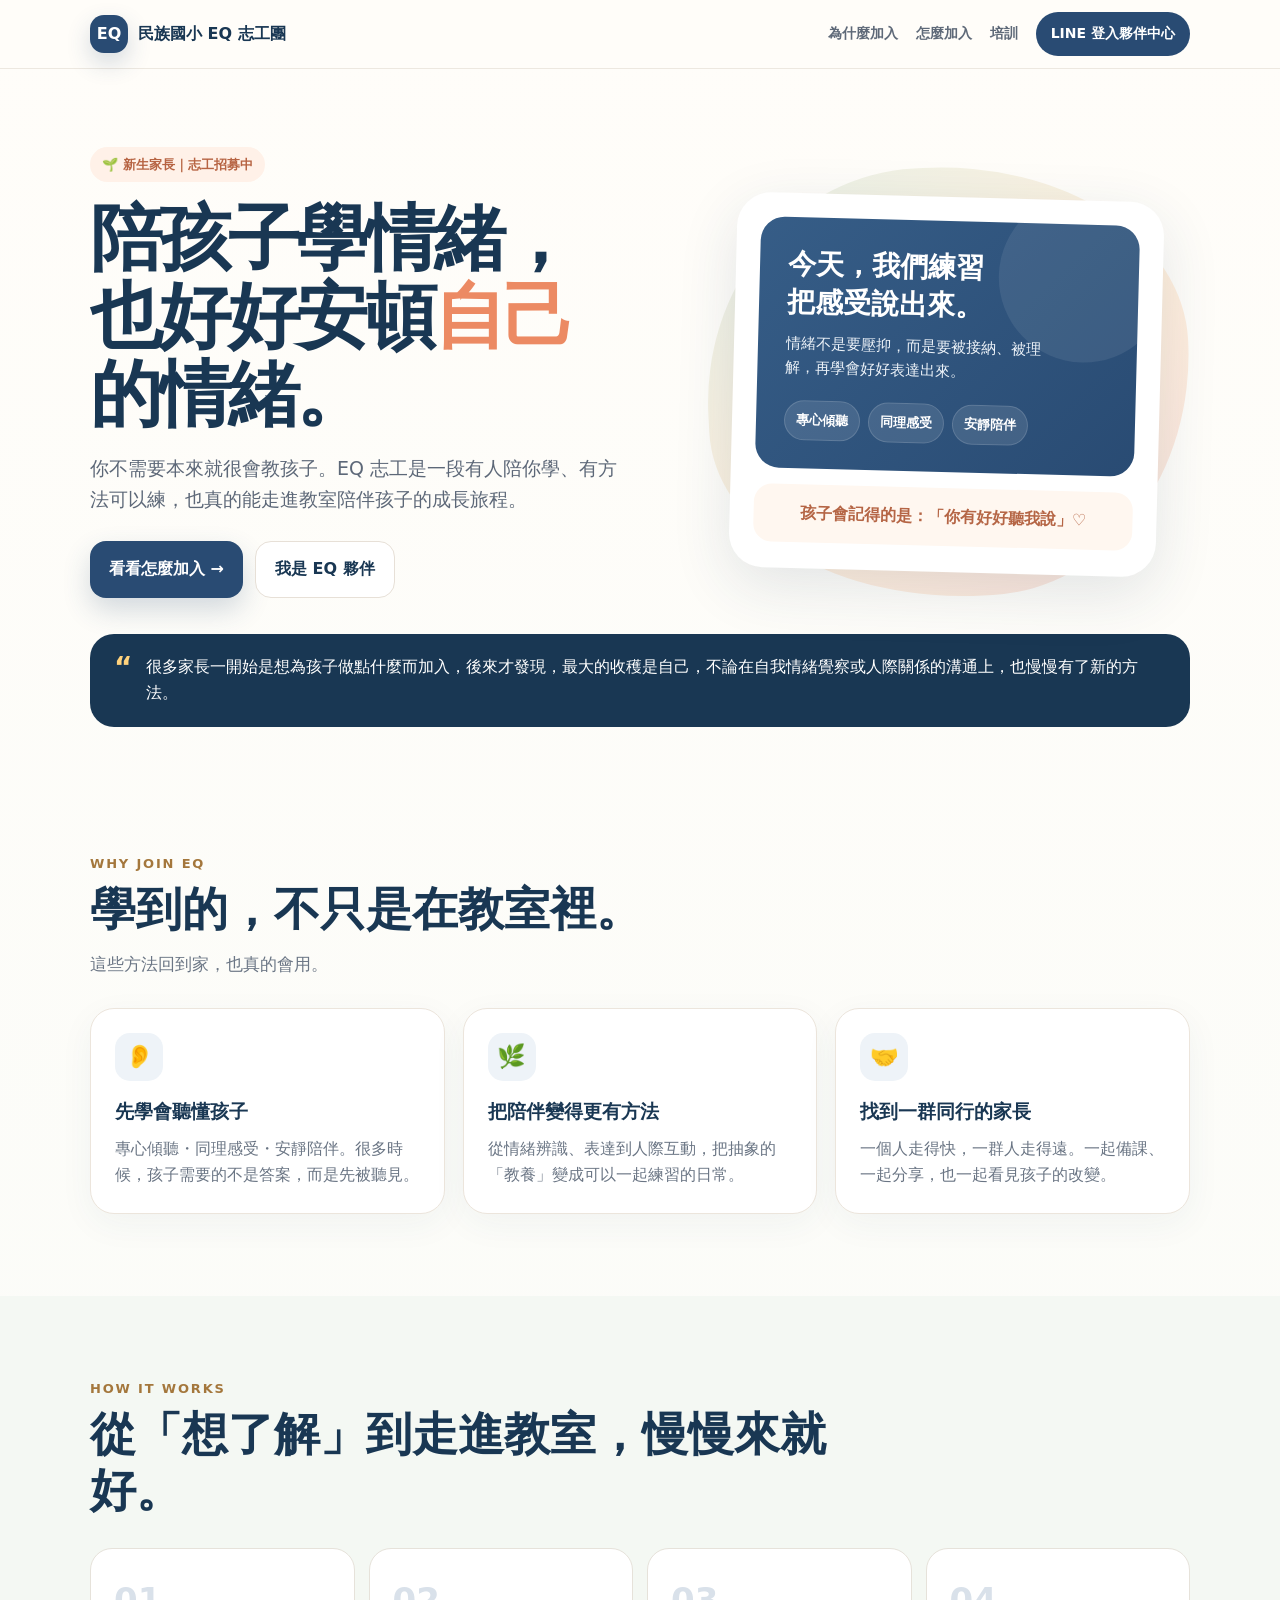
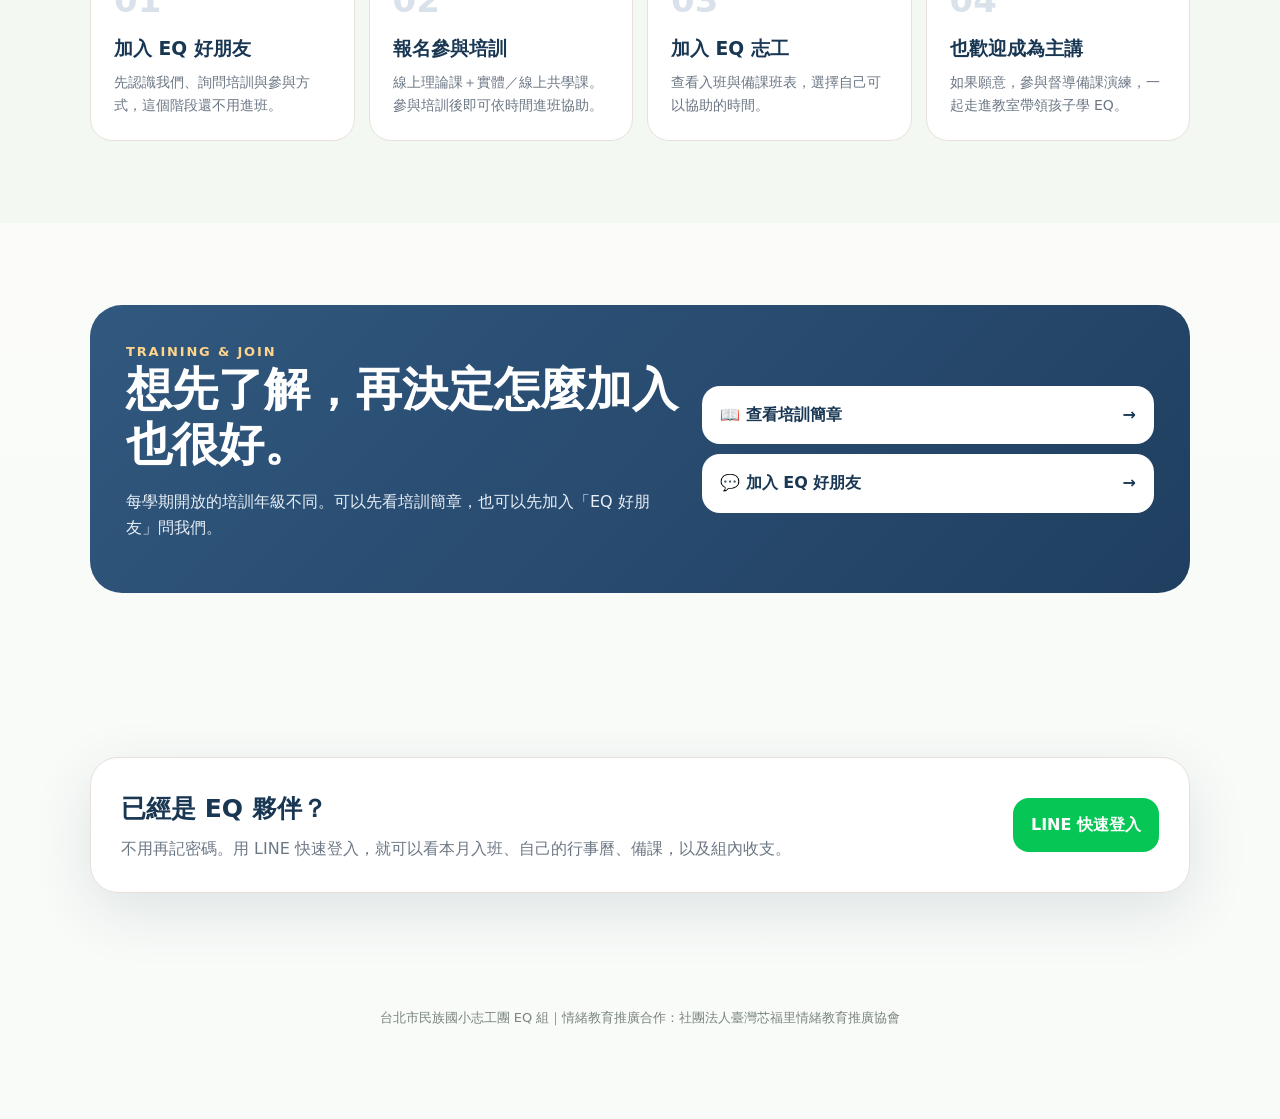
==== commit 15d3004f: "Add files via upload" ====
--- a/index.html
+++ b/index.html
@@ -1,229 +1,93 @@
 <!doctype html>
 <html lang="zh-Hant">
 <head>
-<meta charset="utf-8" />
-<meta name="viewport" content="width=device-width,initial-scale=1,viewport-fit=cover" />
-<meta name="theme-color" content="#365784" />
-<title>民族國小 EQ 志工團｜陪孩子，也陪自己一起長大</title>
+<meta charset="utf-8">
+<meta name="viewport" content="width=device-width,initial-scale=1,viewport-fit=cover">
+<meta name="theme-color" content="#294b73">
+<title>民族國小 EQ｜陪孩子學情緒，也好好安頓自己</title>
+<script src="https://static.line-scdn.net/liff/edge/2/sdk.js"></script>
 <style>
-:root{--navy:#34557e;--navy2:#233e62;--cream:#fffaf2;--paper:#fff;--gold:#c59438;--orange:#ef8c61;--green:#6ca86e;--mint:#e9f3e9;--ink:#243042;--muted:#677284;--line:#e7e1d8;--shadow:0 18px 50px rgba(51,75,105,.12);--radius:28px}
-*{box-sizing:border-box}html{scroll-behavior:smooth}body{margin:0;font-family:"Noto Sans TC","PingFang TC","Microsoft JhengHei",system-ui,sans-serif;color:var(--ink);background:linear-gradient(180deg,#fffdf9 0,#fff 52%,#f8fbf7 100%);line-height:1.65}a{color:inherit;text-decoration:none}button,input{font:inherit}.wrap{width:min(1120px,calc(100% - 40px));margin:auto}.eyebrow{font-size:14px;letter-spacing:.16em;color:var(--gold);font-weight:800;text-transform:uppercase}.section{padding:92px 0}.section h2{font-size:clamp(30px,4vw,48px);line-height:1.2;margin:10px 0 16px;color:var(--navy2)}.lead{font-size:18px;color:var(--muted);max-width:760px}.nav{position:sticky;top:0;z-index:50;background:rgba(255,253,249,.88);backdrop-filter:blur(14px);border-bottom:1px solid rgba(229,224,214,.65)}.navin{height:72px;display:flex;align-items:center;justify-content:space-between;gap:18px}.brand{display:flex;align-items:center;gap:11px;font-weight:900;color:var(--navy2)}.brandmark{width:38px;height:38px;border-radius:13px;background:var(--navy);display:grid;place-items:center;color:#fff;font-size:20px;box-shadow:0 8px 18px rgba(52,85,126,.24)}.navlinks{display:flex;align-items:center;gap:22px;font-size:14px;font-weight:700;color:#566274}.navlinks .cta{background:var(--navy);color:#fff;padding:11px 16px;border-radius:999px}.hero{padding:74px 0 44px;overflow:hidden}.heroGrid{display:grid;grid-template-columns:1.02fr .98fr;gap:50px;align-items:center}.pill{display:inline-flex;gap:8px;align-items:center;background:#fff0e8;color:#bc633d;border-radius:999px;padding:8px 13px;font-weight:800;font-size:14px}.hero h1{font-size:clamp(42px,6.2vw,76px);line-height:1.08;letter-spacing:-.04em;color:var(--navy2);margin:18px 0 22px}.hero h1 em{font-style:normal;color:var(--orange);position:relative}.hero p{font-size:20px;color:#5d6879;max-width:620px}.actions{display:flex;gap:12px;flex-wrap:wrap;margin-top:30px}.btn{border:0;border-radius:16px;padding:15px 20px;font-weight:900;cursor:pointer;display:inline-flex;align-items:center;justify-content:center;gap:9px;transition:.2s}.btn:hover{transform:translateY(-2px)}.primary{background:var(--navy);color:#fff;box-shadow:0 12px 25px rgba(52,85,126,.22)}.secondary{background:#fff;border:1px solid #ded8cf;color:var(--navy2)}.micro{font-size:13px;color:#7a8492;margin-top:12px}.heroArt{position:relative;min-height:480px}.blob{position:absolute;border-radius:46% 54% 48% 52%/58% 42% 58% 42%;inset:35px 10px 5px 30px;background:linear-gradient(150deg,#edf4e8,#fff2dd 55%,#f9e6df);transform:rotate(-3deg)}.classcard{position:absolute;inset:65px 48px 40px 56px;background:#fff;border-radius:34px;box-shadow:var(--shadow);padding:24px;transform:rotate(2deg);display:flex;flex-direction:column;gap:14px}.board{background:#40658d;border-radius:26px;padding:30px;color:#fff;min-height:220px;position:relative;overflow:hidden}.board:after{content:"";position:absolute;width:170px;height:170px;border-radius:50%;background:rgba(255,255,255,.08);right:-24px;top:-20px}.board h3{font-size:30px;line-height:1.35;margin:0 0 14px;position:relative;z-index:1}.board p{color:#e8eff8;font-size:15px;margin:0;max-width:82%;position:relative;z-index:1}.heroSummary{display:flex;align-items:center;justify-content:center;gap:10px 18px;flex-wrap:wrap;padding:8px 4px 2px;color:#617083;font-size:13px;text-align:center}.heroSummary b{color:var(--navy2);font-size:14px}.heroSummary span{display:inline-flex;align-items:center;gap:7px}.heroSummary i{width:6px;height:6px;border-radius:50%;background:#d3a85a;display:inline-block}.heart{background:#fff7f1;border:1px solid #f1ddcf;border-radius:18px;padding:13px 16px;font-weight:900;color:#c26e4a;text-align:center;line-height:1.5;font-size:14px}.warmPhoto{margin-top:24px;position:relative;border-radius:26px;overflow:hidden;box-shadow:var(--shadow);background:#fff}.warmPhoto img{display:block;width:100%;aspect-ratio:4/3;object-fit:cover}.warmPhoto figcaption{position:absolute;left:14px;right:14px;bottom:14px;background:rgba(255,253,249,.93);backdrop-filter:blur(6px);border-radius:16px;padding:11px 14px;color:var(--navy2);font-size:14px;font-weight:800;line-height:1.5}.quoteStrip{margin-top:38px;background:var(--navy2);color:#fff;border-radius:24px;padding:22px 26px;display:flex;gap:18px;align-items:center}.quoteStrip .q{font-size:38px;color:#f2c36d;line-height:1}.quoteStrip p{margin:0;color:#f4f7fb;font-size:16px}.cards3{display:grid;grid-template-columns:repeat(3,1fr);gap:20px;margin-top:34px}.card{background:#fff;border:1px solid #ebe6de;border-radius:24px;padding:26px;box-shadow:0 12px 34px rgba(52,85,126,.06)}.icon{width:48px;height:48px;border-radius:15px;background:#eff4fa;color:var(--navy);display:grid;place-items:center;font-size:24px;margin-bottom:17px}.card h3{margin:0 0 9px;color:var(--navy2);font-size:21px}.card p{margin:0;color:#6b7583}.story{background:#f5f8f2}.storyGrid{display:grid;grid-template-columns:.9fr 1.1fr;gap:38px;align-items:center}.bigQuote{background:#fff;border-radius:30px;padding:34px;box-shadow:var(--shadow);position:relative}.bigQuote:before{content:"“";position:absolute;right:24px;top:-8px;font-size:100px;line-height:1;color:#edf0e8;font-family:Georgia}.bigQuote p{font-size:25px;line-height:1.55;margin:0 0 18px;color:#39465a;font-weight:750}.bigQuote small{color:#7b8490}.miniStories{display:grid;gap:14px}.storyItem{display:grid;grid-template-columns:54px 1fr;gap:16px;align-items:start;background:rgba(255,255,255,.7);border-radius:18px;padding:16px}.avatar{width:54px;height:54px;border-radius:50%;background:#f4d9c9;display:grid;place-items:center;font-size:23px}.storyItem b{color:var(--navy2)}.journey{display:grid;grid-template-columns:repeat(4,1fr);gap:14px;margin-top:34px}.step{position:relative;background:#fff;border:1px solid #e9e4dc;border-radius:22px;padding:25px 20px}.step .n{font-size:38px;font-weight:900;color:#d6e0eb;line-height:1}.step h3{color:var(--navy2);margin:8px 0 7px}.step p{color:#6e7885;font-size:14px;margin:0}.step:not(:last-child):after{content:"→";position:absolute;right:-15px;top:50%;transform:translateY(-50%);width:30px;height:30px;border-radius:50%;background:var(--navy);color:#fff;display:grid;place-items:center;z-index:2}
-.pathwayNotice{margin-top:28px;background:#fff6ec;border:1px solid #f0d3bc;border-radius:22px;padding:18px 20px;display:flex;gap:14px;align-items:flex-start}.pathwayNotice .mark{font-size:26px;line-height:1}.pathwayNotice b{display:block;color:#a95d3b;margin-bottom:4px}.pathwayNotice p{margin:0;color:#6f625b}.roleGrid{display:grid;grid-template-columns:repeat(2,1fr);gap:18px;margin-top:26px}.roleCard{border-radius:24px;padding:24px;background:#fff;border:1px solid #e9e3db}.roleCard.primaryRole{border-color:#ccd9e7;background:#f7fbff}.roleCard.supportRole{border-color:#dce9da;background:#f8fcf7}.roleTag{display:inline-flex;border-radius:999px;padding:6px 10px;font-size:12px;font-weight:900;margin-bottom:10px}.primaryRole .roleTag{background:#e8f0f8;color:var(--navy)}.supportRole .roleTag{background:#eaf5e9;color:#4f8254}.roleCard h3{margin:0 0 8px;color:var(--navy2)}.roleCard ul{margin:10px 0 0;padding-left:20px;color:#687382}.roleCard li{margin:6px 0}.roleNote{display:block;margin-top:12px;font-size:13px;color:#7c8b76;font-weight:700;line-height:1.6}.lineFlow{display:grid;grid-template-columns:1fr 56px 1fr 56px 1fr;align-items:stretch;gap:0;margin-top:34px}.flowBox{background:#fff;border:1px solid #e7e1d8;border-radius:22px;padding:22px}.flowBox strong{display:block;color:var(--navy2);font-size:20px;margin-bottom:6px}.flowBox small{display:block;color:#8a7468;font-weight:800;margin-bottom:8px}.flowBox p{margin:0;color:#6d7784;font-size:14px}.flowArrow{display:grid;place-items:center;font-size:28px;color:#9aa9ba}.flowBox.highlight{background:#fff8ef;border-color:#efcfb5}.flowBox.active{background:#f3f8f3;border-color:#cfe0cd}.joinNote{margin-top:16px;background:rgba(255,255,255,.11);border:1px solid rgba(255,255,255,.16);padding:14px 16px;border-radius:16px;color:#eef4fa!important;font-size:14px}.joinActions .label{display:block;font-size:12px;color:#8a7569;margin-top:2px;font-weight:700}.joinActions a{gap:12px}.joinActions a span:first-child{display:block}
-
-.joinbox{display:grid;grid-template-columns:1.1fr .9fr;gap:22px;background:linear-gradient(135deg,#365982,#274465);border-radius:34px;padding:42px;color:#fff;overflow:hidden;position:relative}.joinbox:after{content:"";position:absolute;width:300px;height:300px;border-radius:50%;background:rgba(255,255,255,.05);right:-90px;bottom:-130px}.joinbox h2{color:#fff;margin-top:0}.joinbox p{color:#e7edf5}.joinActions{display:grid;gap:12px;align-content:center;position:relative;z-index:1}.joinActions a{background:#fff;color:var(--navy2);border-radius:18px;padding:17px 18px;font-weight:900;display:flex;justify-content:space-between;align-items:center}.secure{background:#fff7ee;border:1px solid #f1dfcc;border-radius:28px;padding:28px;margin-top:24px}.portalHead{display:flex;align-items:center;justify-content:space-between;gap:12px}.portalHead h3{margin:0;color:var(--navy2)}.badge{font-size:12px;background:#fff;color:#bb6e47;padding:6px 10px;border-radius:999px;font-weight:800}.lockform{display:flex;gap:10px;margin-top:18px}.lockform input{flex:1;border:1px solid #d9d3cb;border-radius:14px;padding:13px 14px;background:#fff}.lockform button{border:0;border-radius:14px;background:var(--navy);color:#fff;padding:0 18px;font-weight:900;cursor:pointer}.lockedContent{display:none;margin-top:18px}.lockedContent.show{display:block}.portalGrid{display:grid;grid-template-columns:repeat(2,1fr);gap:14px}.portalLink{background:#fff;border:1px solid #e4ded6;border-radius:18px;padding:18px}.portalLink b{display:block;color:var(--navy2);margin-bottom:4px}.portalLink span{font-size:13px;color:#798391}.dm{display:grid;grid-template-columns:.82fr 1.18fr;gap:36px;align-items:center}.dm img{width:100%;border-radius:22px;box-shadow:var(--shadow);border:1px solid #eee8df}.faq{display:grid;gap:10px;margin-top:26px}.faq details{background:#fff;border:1px solid #e8e2da;border-radius:18px;padding:17px 20px}.faq summary{cursor:pointer;font-weight:900;color:var(--navy2)}.faq p{color:#6d7784;margin:12px 0 0}.footer{padding:38px 0 80px;color:#7a8490;font-size:13px}.mobileCta{display:none}.mobileQuickNav{display:none}
-
-.trainingEmbed{margin-top:26px;background:#fff;border:1px solid #e7e1d9;border-radius:28px;padding:24px;box-shadow:0 12px 34px rgba(52,85,126,.06)}
-.trainingEmbedHead{display:flex;justify-content:space-between;gap:18px;align-items:flex-start;margin-bottom:16px}.trainingEmbedHead h3{margin:0;color:var(--navy2);font-size:24px}.trainingEmbedHead p{margin:7px 0 0;color:#707b88;font-size:14px}.trainingFrameWrap{overflow:hidden;border-radius:20px;background:#faf8f4;border:1px solid #ece7df}.trainingFrame{display:block;width:100%;height:980px;border:0;background:#fff}.trainingHint{margin-top:12px;color:#7b8490;font-size:13px}
-@media(max-width:900px){.lineFlow{grid-template-columns:1fr}.flowArrow{transform:rotate(90deg);height:42px}.roleGrid{grid-template-columns:1fr}.navlinks{display:none}.heroGrid,.storyGrid,.joinbox,.dm{grid-template-columns:1fr}.hero{padding-top:42px}.heroArt{min-height:430px}.cards3{grid-template-columns:1fr}.journey{grid-template-columns:1fr 1fr}.step:nth-child(2):after{display:none}.section{padding:70px 0}.hero p{font-size:18px}}
-@media(max-width:600px){.trainingEmbed{padding:14px;border-radius:22px}.trainingEmbedHead{display:block}.trainingEmbedHead h3{font-size:21px}.trainingFrame{height:1120px}.wrap{width:min(100% - 28px,1120px)}.navin{height:64px}.brand span:last-child{font-size:14px}.navlinks .cta{padding:9px 12px}.hero h1{font-size:46px}.heroArt{min-height:390px;margin-top:6px}.classcard{inset:42px 10px 20px 18px;padding:16px;border-radius:25px;gap:12px}.board{min-height:180px;padding:22px}.board h3{font-size:23px}.board p{max-width:100%;font-size:14px}.heroSummary{font-size:12px;gap:8px 12px;padding:6px 2px 0}.heroSummary b{width:100%;font-size:13px}.heart{font-size:13px;padding:11px 12px}.quoteStrip{align-items:flex-start;padding:18px}.journey{grid-template-columns:1fr}.step:after{display:none!important}.joinbox{padding:28px 22px}.portalGrid{grid-template-columns:1fr}.lockform{flex-direction:column}.lockform button{padding:13px}.mobileCta{display:none}.mobileQuickNav{display:flex;position:sticky;top:64px;z-index:49;gap:8px;overflow-x:auto;white-space:nowrap;padding:9px 14px;background:rgba(255,253,249,.96);backdrop-filter:blur(12px);border-bottom:1px solid rgba(229,224,214,.8);scrollbar-width:none;-webkit-overflow-scrolling:touch}.mobileQuickNav::-webkit-scrollbar{display:none}.mobileQuickNav a{flex:0 0 auto;padding:9px 13px;border-radius:999px;background:#f4f0e9;color:var(--navy2);font-size:13px;font-weight:900;border:1px solid #e7e0d7}.mobileQuickNav a:last-child{background:var(--navy);color:#fff;border-color:var(--navy)}.footer{padding-bottom:70px}}
-
-/* Volunteer mobile dashboard */
-.volDash{margin-top:20px;background:#f8fafc;border:1px solid #dde5ed;border-radius:26px;padding:18px}.dashTop{display:flex;align-items:flex-start;justify-content:space-between;gap:14px}.dashTop h4{margin:0;color:var(--navy2);font-size:22px}.semesterBadge{white-space:nowrap;background:#e8f0f8;color:var(--navy);font-size:12px;font-weight:900;padding:7px 10px;border-radius:999px}.dashStats{display:grid;grid-template-columns:repeat(3,1fr);gap:10px;margin:14px 0}.dashStat{background:#fff;border:1px solid #e4e9ee;border-radius:16px;padding:12px}.dashStat b{display:block;font-size:22px;color:var(--navy2)}.dashStat span{font-size:12px;color:#788493}.dashTabs{display:flex;gap:8px;overflow:auto;padding-bottom:4px}.dashTab{border:0;background:#edf1f5;color:#687483;padding:10px 14px;border-radius:999px;font-weight:900;white-space:nowrap;cursor:pointer}.dashTab.active{background:var(--navy);color:#fff}.dashFilters{display:flex;gap:8px;margin:12px 0;overflow:auto}.dashFilters select{border:1px solid #d8e0e7;background:#fff;border-radius:12px;padding:9px 10px;color:#526173;font-weight:700}.scheduleList{display:grid;gap:10px}.scheduleCard{background:#fff;border:1px solid #e3e8ed;border-radius:18px;padding:15px}.scheduleHead{display:flex;justify-content:space-between;gap:12px;align-items:flex-start}.dateBox{min-width:64px;background:#f1f5f8;border-radius:14px;padding:8px;text-align:center;color:var(--navy2);font-weight:900}.dateBox .m{font-size:11px;color:#7f8a96}.dateBox .d{font-size:24px;line-height:1.05}.scheduleMain{flex:1}.scheduleMain h5{margin:0 0 3px;color:var(--navy2);font-size:17px}.scheduleMeta{font-size:13px;color:#74808d}.statusPill{font-size:12px;font-weight:900;border-radius:999px;padding:6px 9px;white-space:nowrap}.need{background:#fff0eb;color:#b65b3f}.nice{background:#fff7dc;color:#956f16}.enough{background:#edf7ec;color:#4f8254}.dual{background:#eef3f8;color:#5d7083}.scheduleBody{margin-top:12px;padding-top:12px;border-top:1px dashed #e2e7eb;display:grid;gap:7px;font-size:13px;color:#667381}.peopleLine b{color:#445467}.supportNames{display:flex;gap:6px;flex-wrap:wrap}.nameChip{background:#f4f6f8;border-radius:999px;padding:4px 8px;font-size:12px}.supportAction{margin-top:12px;display:flex;gap:8px;align-items:center}.supportAction button{border:0;background:var(--navy);color:white;border-radius:12px;padding:10px 13px;font-weight:900;cursor:pointer}.supportHint{font-size:12px;color:#84909d}.prepCard{background:#fff;border:1px solid #e3e8ed;border-radius:18px;padding:15px;display:grid;grid-template-columns:72px 1fr;gap:12px}.prepCard h5{margin:0;color:var(--navy2);font-size:17px}.prepCard p{margin:4px 0 0;color:#6f7b88;font-size:13px}.lowGradeNote{background:#f3f8f1;border-radius:12px;padding:8px 10px;font-size:12px;color:#5d7c5f}.dashEmpty{padding:26px;text-align:center;color:#7c8794;background:#fff;border-radius:16px}.dashFoot{font-size:12px;color:#8994a0;margin-top:12px}.modalBackdrop{position:fixed;inset:0;background:rgba(28,40,55,.48);z-index:120;display:none;align-items:flex-end;justify-content:center;padding:16px}.modalBackdrop.show{display:flex}.supportModal{width:min(520px,100%);background:#fff;border-radius:26px 26px 18px 18px;padding:22px;box-shadow:0 30px 80px rgba(0,0,0,.28)}.supportModal h3{margin:0 0 5px;color:var(--navy2)}.supportModal p{margin:0 0 14px;color:#74808c}.supportModal label{display:block;font-size:12px;font-weight:900;color:#5d6976;margin:10px 0 5px}.supportModal input{width:100%;border:1px solid #d7dee5;border-radius:13px;padding:12px}.modalActions{display:flex;gap:8px;margin-top:16px}.modalActions button{flex:1;border:0;border-radius:13px;padding:12px;font-weight:900;cursor:pointer}.modalActions .cancel{background:#eef1f4;color:#5d6976}.modalActions .send{background:var(--navy);color:white}.monthToolbar{display:flex;align-items:center;justify-content:space-between;gap:12px;margin:14px 0 10px}.monthNav{border:1px solid #d8e0e7;background:#fff;color:var(--navy2);border-radius:12px;padding:9px 12px;font-weight:900;cursor:pointer}.monthTitle{font-size:20px;font-weight:900;color:var(--navy2);text-align:center;flex:1}.calDot{width:5px;height:5px;border-radius:50%;background:#92a8bb}.calDot.needDot{background:#d36f4f}.quickMonthFilters{display:flex;gap:8px;overflow:auto;margin-bottom:10px}.quickMonthFilters button{border:1px solid #d8e0e7;background:#fff;border-radius:999px;padding:8px 11px;font-size:12px;font-weight:900;color:#647180;white-space:nowrap;cursor:pointer}.quickMonthFilters button.active{background:var(--navy);color:#fff;border-color:var(--navy)}
-@media(max-width:600px){.volDash{margin-left:-6px;margin-right:-6px;padding:13px;border-radius:20px}.dashStats{grid-template-columns:repeat(3,1fr);gap:6px}.dashStat{padding:9px 8px}.dashStat b{font-size:18px}.scheduleHead{gap:8px}.dateBox{min-width:56px}.statusPill{font-size:11px}.scheduleCard{padding:12px}.supportAction{align-items:flex-start;flex-direction:column}.prepCard{grid-template-columns:58px 1fr}.monthToolbar{gap:6px}.monthNav{padding:8px 10px}.monthTitle{font-size:18px}}
-
-/* 115學年度上學期培訓課程簡章 */
-.trainingBrief{background:linear-gradient(180deg,#fffaf3 0%,#ffffff 100%);border:1px solid #eadfce;border-radius:28px;padding:28px;margin-top:18px;box-shadow:0 10px 28px rgba(39,67,99,.06)}
-.trainingBriefTop{display:flex;justify-content:space-between;gap:24px;align-items:flex-start;margin-bottom:22px}
-.trainingBriefTop h3{margin:0 0 8px;color:#23466f;font-size:24px}
-.trainingBriefTop p{margin:0;color:#6f7f91;line-height:1.7}
-.trainingPeriod{background:#fff2dc;border:1px solid #f0d6ab;border-radius:18px;padding:14px 16px;color:#8b6036;font-size:14px;line-height:1.7;min-width:280px}
-.trainingCourses{display:grid;grid-template-columns:repeat(3,1fr);gap:16px}
-.courseCard{display:flex;flex-direction:column;gap:10px;background:#fff;border:1px solid #e5ebf1;border-radius:22px;padding:20px;text-decoration:none;transition:.18s ease;min-height:210px}
-.courseCard:hover{transform:translateY(-2px);box-shadow:0 10px 24px rgba(35,70,111,.09);border-color:#cdd9e6}
-.courseTag{font-size:12px;font-weight:800;letter-spacing:.08em;color:#9a6a3d}
-.courseCard h4{margin:0;color:#23466f;font-size:20px;line-height:1.4}
-.courseMeta{color:#6f7f91;font-size:14px;line-height:1.7}
-.courseBtn{margin-top:auto;display:flex;justify-content:space-between;align-items:center;background:#365f8f;color:#fff;border-radius:14px;padding:11px 14px;font-weight:700;font-size:14px}
-.trainingChoiceHint{margin-top:16px;color:#7d8b9a;font-size:14px;line-height:1.7}
-@media(max-width:860px){.trainingBriefTop{flex-direction:column}.trainingPeriod{min-width:0;width:100%}.trainingCourses{grid-template-columns:1fr}.courseCard{min-height:0}.trainingBrief{padding:20px;border-radius:22px}}
-
+:root{--ink:#22324a;--navy:#294b73;--navy2:#193753;--cream:#fffaf3;--sand:#f3eadc;--orange:#ec8a63;--gold:#d7ac5f;--green:#6f9c79;--mint:#edf5ee;--paper:#fff;--line:#e7e0d7;--muted:#6b7685;--shadow:0 18px 60px rgba(34,60,88,.12);--r:28px}
+*{box-sizing:border-box}html{scroll-behavior:smooth}body{margin:0;font-family:"Noto Sans TC","PingFang TC","Microsoft JhengHei",system-ui,sans-serif;color:var(--ink);background:linear-gradient(180deg,#fffdf9,#f8fbf8);line-height:1.65}a{color:inherit;text-decoration:none}button,input{font:inherit}button{cursor:pointer}.wrap{width:min(1100px,calc(100% - 36px));margin:auto}
+nav{position:sticky;top:0;z-index:50;background:rgba(255,253,249,.9);backdrop-filter:blur(16px);border-bottom:1px solid rgba(230,223,212,.7)}.navin{height:68px;display:flex;align-items:center;justify-content:space-between;gap:18px}.brand{display:flex;align-items:center;gap:10px;font-weight:900;color:var(--navy2)}.mark{width:38px;height:38px;border-radius:14px;background:var(--navy);display:grid;place-items:center;color:white;box-shadow:0 10px 24px rgba(41,75,115,.2)}.navlinks{display:flex;gap:18px;align-items:center;font-size:14px;font-weight:800;color:#5e6978}.navlinks a:hover{color:var(--navy)}.loginTop{border:0;background:var(--navy);color:#fff;padding:10px 15px;border-radius:999px;font-weight:900}
+.hero{padding:78px 0 44px;overflow:hidden}.heroGrid{display:grid;grid-template-columns:1.03fr .97fr;gap:46px;align-items:center}.eyebrow{display:inline-flex;background:#fff1e8;color:#b76443;border-radius:999px;padding:7px 12px;font-size:13px;font-weight:900}h1{font-size:clamp(42px,6vw,72px);line-height:1.08;letter-spacing:-.045em;margin:18px 0;color:var(--navy2)}h1 em{font-style:normal;color:var(--orange)}.hero p{font-size:19px;color:#5d6878;max-width:620px}.heroActions{display:flex;gap:12px;flex-wrap:wrap;margin-top:26px}.btn{border:0;border-radius:16px;padding:14px 19px;font-weight:900;display:inline-flex;align-items:center;justify-content:center;gap:8px}.btn.primary{background:var(--navy);color:white;box-shadow:0 12px 28px rgba(41,75,115,.2)}.btn.ghost{background:#fff;border:1px solid var(--line);color:var(--navy2)}
+.heroVisual{position:relative;min-height:450px}.softBlob{position:absolute;inset:20px 0 0 28px;border-radius:46% 54% 44% 56%/56% 44% 58% 42%;background:linear-gradient(145deg,#eaf2e8,#fff0dd 55%,#f8e2dc);transform:rotate(-3deg)}.scene{position:absolute;inset:50px 30px 25px 54px;background:#fff;border-radius:34px;box-shadow:var(--shadow);padding:24px;transform:rotate(1.5deg)}.board{background:linear-gradient(135deg,#365d87,#294b73);border-radius:24px;color:#fff;padding:28px;min-height:220px;display:flex;flex-direction:column;justify-content:space-between;overflow:hidden;position:relative}.board:after{content:"";position:absolute;width:170px;height:170px;border-radius:50%;background:rgba(255,255,255,.08);right:-30px;top:-32px}.board h3{font-size:28px;line-height:1.35;margin:0 0 10px;position:relative;z-index:1}.board p{font-size:15px;color:#ecf2f8;margin:0;max-width:86%;position:relative;z-index:1}.boardTags{display:flex;gap:8px;flex-wrap:wrap;margin-top:20px;position:relative;z-index:1}.boardTags span{background:rgba(255,255,255,.11);border:1px solid rgba(255,255,255,.14);padding:8px 11px;border-radius:999px;font-size:13px;font-weight:800}.warmLine{margin-top:16px;padding:16px 18px;border-radius:18px;background:#fff7f0;color:#b56545;text-align:center;font-weight:900}.quoteBand{margin-top:36px;background:var(--navy2);border-radius:24px;color:#fff;padding:20px 24px;display:flex;gap:14px;align-items:flex-start}.quoteBand b{color:#ffd27c;font-size:28px;line-height:1}
+section{padding:82px 0}.sectionHead{max-width:760px;margin-bottom:30px}.kicker{font-size:13px;color:#a4773c;letter-spacing:.14em;font-weight:900;text-transform:uppercase}h2{font-size:clamp(30px,4vw,46px);line-height:1.2;margin:8px 0 13px;color:var(--navy2)}.lead{color:var(--muted);font-size:17px}.cards3{display:grid;grid-template-columns:repeat(3,1fr);gap:18px}.infoCard{background:#fff;border:1px solid #ece5dc;border-radius:24px;padding:24px;box-shadow:0 10px 35px rgba(42,69,95,.05);transition:.2s}.infoCard:hover{transform:translateY(-4px);box-shadow:0 16px 40px rgba(42,69,95,.1)}.icon{width:48px;height:48px;border-radius:15px;background:#eef3f8;display:grid;place-items:center;font-size:23px;margin-bottom:16px}.infoCard h3{margin:0 0 8px;color:var(--navy2)}.infoCard p{margin:0;color:#6a7584}
+.journey{background:#f4f8f3}.steps{display:grid;grid-template-columns:repeat(4,1fr);gap:14px}.step{background:#fff;border:1px solid #e6e2da;border-radius:22px;padding:23px;position:relative}.step .n{font-size:34px;font-weight:900;color:#d9e1ea}.step h3{margin:6px 0;color:var(--navy2)}.step p{font-size:14px;color:#6b7684;margin:0}
+.joinPanel{background:linear-gradient(135deg,#31587f,#203f60);border-radius:32px;padding:36px;color:white;display:grid;grid-template-columns:1.1fr .9fr;gap:24px;align-items:center}.joinPanel h2{color:#fff;margin-top:0}.joinPanel p{color:#e8eff7}.joinBtns{display:grid;gap:10px}.joinBtns a,.joinBtns button{background:#fff;border:0;border-radius:18px;padding:16px 18px;color:var(--navy2);font-weight:900;text-align:left;display:flex;justify-content:space-between;align-items:center}
+.partnerTeaser{background:#fff;border:1px solid #e6e1d8;border-radius:28px;padding:30px;display:grid;grid-template-columns:1fr auto;gap:22px;align-items:center;box-shadow:var(--shadow)}.partnerTeaser h3{margin:0 0 6px;color:var(--navy2);font-size:25px}.partnerTeaser p{margin:0;color:#6c7785}.lineBtn{border:0;border-radius:16px;background:#06c755;color:#fff;padding:14px 18px;font-weight:900;white-space:nowrap}
+/* Partner center */
+#partnerShell{display:none;min-height:100vh;background:#f5f7f4}#partnerShell.show{display:block}#publicSite.hidden{display:none}.appTop{position:sticky;top:0;z-index:60;background:rgba(250,252,249,.92);backdrop-filter:blur(16px);border-bottom:1px solid #e3e8e1}.appTopIn{height:70px;display:flex;align-items:center;justify-content:space-between;gap:12px}.profile{display:flex;align-items:center;gap:10px}.avatar{width:42px;height:42px;border-radius:50%;object-fit:cover;background:#dce6dd}.profile b{display:block;color:var(--navy2)}.profile small{color:#7b867f}.logout{border:0;background:#fff;border:1px solid #dce3db;border-radius:12px;padding:9px 12px;color:#647168;font-weight:800}.appWrap{width:min(980px,calc(100% - 28px));margin:auto;padding:26px 0 95px}.helloCard{background:linear-gradient(135deg,#355e86,#274a70);color:#fff;border-radius:28px;padding:26px;box-shadow:0 16px 45px rgba(41,75,115,.2)}.helloCard h2{color:#fff;margin:0 0 4px;font-size:30px}.helloCard p{margin:0;color:#eaf1f8}.appTabs{display:grid;grid-template-columns:repeat(5,1fr);gap:8px;margin:18px 0}.appTabs button{border:1px solid #dde3dd;background:#fff;border-radius:14px;padding:12px 8px;font-weight:900;color:#637069}.appTabs button.active{background:var(--navy);color:#fff;border-color:var(--navy)}.view{display:none}.view.active{display:block}.summaryGrid{display:grid;grid-template-columns:repeat(3,1fr);gap:12px;margin-bottom:16px}.summary{background:#fff;border:1px solid #e2e7e1;border-radius:20px;padding:18px}.summary small{color:#7b867f}.summary b{display:block;font-size:24px;color:var(--navy2);margin-top:5px}.toolbar{display:flex;justify-content:space-between;gap:10px;align-items:center;margin:14px 0}.monthBtn{border:0;background:#fff;border:1px solid #dfe4de;border-radius:13px;padding:10px 12px;font-weight:800}.monthTitle{font-weight:900;color:var(--navy2)}.scheduleList,.prepList,.financeList{display:grid;gap:12px}.scheduleCard,.prepCard,.txnCard{background:#fff;border:1px solid #e1e6e0;border-radius:22px;padding:17px}.scheduleHead{display:flex;justify-content:space-between;gap:12px;align-items:flex-start}.datePill{min-width:62px;background:#edf3f8;color:var(--navy);border-radius:15px;padding:8px 10px;text-align:center;font-weight:900}.scheduleMain{flex:1}.scheduleMain h4{margin:0;color:var(--navy2)}.scheduleMeta{font-size:13px;color:#7b867f;margin-top:3px}.state{font-size:12px;font-weight:900;border-radius:999px;padding:6px 9px;background:#fff2de;color:#9b6b2e}.state.ok{background:#eaf4eb;color:#4f7f58}.supportRow{margin-top:13px;padding-top:13px;border-top:1px solid #edf0ec;display:flex;justify-content:space-between;gap:10px;align-items:center}.supportRow button{border:0;background:var(--navy);color:#fff;border-radius:12px;padding:9px 12px;font-weight:900}.note{margin-top:10px;border-radius:12px;padding:10px 12px;background:#fff6e8;color:#8c6737;font-size:13px}.financeHero{background:#fff;border:1px solid #e1e6e0;border-radius:25px;padding:22px;margin-bottom:14px}.financeHero .balance{font-size:38px;font-weight:950;color:var(--navy2)}.progress{height:9px;background:#e9ede8;border-radius:999px;overflow:hidden;margin:10px 0}.progress span{display:block;height:100%;background:linear-gradient(90deg,#6f9c79,#d7ac5f);width:0}.financeMeta{display:flex;justify-content:space-between;color:#748078;font-size:13px}.txnCard{display:grid;grid-template-columns:1fr auto;gap:10px}.txnCard h4{margin:0;color:var(--navy2)}.txnCard p{margin:2px 0 0;color:#7b867f;font-size:13px}.money{font-weight:900}.money.out{color:#b76443}.money.in{color:#4f815a}.empty{background:#fff;border:1px dashed #cfd8cf;border-radius:20px;padding:28px;text-align:center;color:#7a857d}.appBottom{position:fixed;left:12px;right:12px;bottom:12px;z-index:70;background:#fff;border:1px solid #dfe5df;border-radius:20px;padding:7px;box-shadow:0 16px 45px rgba(35,62,60,.16);display:none;grid-template-columns:repeat(5,1fr);gap:4px}.appBottom button{border:0;background:transparent;border-radius:14px;padding:9px 4px;color:#718078;font-weight:800;font-size:12px}.appBottom button.active{background:#edf3f8;color:var(--navy)}
+.modal{position:fixed;inset:0;background:rgba(18,31,42,.48);display:none;place-items:end center;z-index:100;padding:16px}.modal.show{display:grid}.sheet{width:min(520px,100%);background:#fff;border-radius:26px 26px 20px 20px;padding:24px;box-shadow:0 25px 70px rgba(0,0,0,.22)}.sheet h3{margin:0 0 6px;color:var(--navy2)}.sheet p{color:#6e7987}.field{display:grid;gap:6px;margin:12px 0}.field label{font-size:13px;font-weight:900;color:#52606c}.field input{width:100%;border:1px solid #d9e0db;border-radius:13px;padding:12px 13px}.sheetActions{display:grid;grid-template-columns:1fr 1fr;gap:10px;margin-top:16px}.sheetActions button{border:0;border-radius:13px;padding:12px;font-weight:900}.cancel{background:#eff2ef;color:#5f6c63}.confirm{background:var(--navy);color:white}
+footer{padding:32px 0 90px;color:#7b847f;font-size:13px;text-align:center}
+@media(max-width:880px){.navlinks a:not(.loginTop){display:none}.heroGrid,.joinPanel{grid-template-columns:1fr}.heroVisual{min-height:390px}.cards3{grid-template-columns:1fr}.steps{grid-template-columns:1fr 1fr}.partnerTeaser{grid-template-columns:1fr}}
+@media(max-width:620px){.wrap{width:min(100% - 28px,1100px)}nav .brand span:last-child{font-size:14px}.hero{padding-top:42px}h1{font-size:45px}.hero p{font-size:17px}.heroVisual{min-height:365px}.scene{inset:38px 8px 18px 18px;padding:16px}.board{min-height:205px;padding:20px}.board h3{font-size:24px}.steps{grid-template-columns:1fr}section{padding:64px 0}.quoteBand{padding:17px}.appTabs{display:none}.appBottom{display:grid}.summaryGrid{grid-template-columns:1fr 1fr}.summaryGrid .summary:last-child{grid-column:1/-1}.helloCard h2{font-size:26px}}
 </style>
 </head>
 <body>
-<nav class="nav"><div class="wrap navin"><a class="brand" href="#top"><span class="brandmark">EQ</span><span>民族國小 EQ 志工團</span></a><div class="navlinks"><a href="#why">為什麼加入</a><a href="#journey">培訓流程</a><a href="#training-guide">培訓簡章</a><a href="#portal">志工／老師專區</a><a class="cta" href="#join">我想了解加入</a></div></div></nav>
-<div class="mobileQuickNav" aria-label="手機快捷導覽"><a href="#why">為什麼加入</a><a href="#journey">培訓流程</a><a href="#training-guide">培訓簡章</a><a href="#portal">志工／老師專區</a><a href="#join">我想了解加入</a></div>
+<div id="publicSite">
+<nav><div class="wrap navin"><a class="brand" href="#top"><span class="mark">EQ</span><span>民族國小 EQ 志工團</span></a><div class="navlinks"><a href="#why">為什麼加入</a><a href="#journey">怎麼加入</a><a href="#join">培訓</a><button class="loginTop" onclick="startPartnerLogin()">LINE 登入夥伴中心</button></div></div></nav>
 <main id="top">
-<section class="hero"><div class="wrap heroGrid"><div><span class="pill">🌱 新生家長｜志工招募中</span><h1>陪孩子學情緒，<br>也好好安頓<em>自己</em>的情緒。</h1><p>你不需要本來就很會教孩子。EQ 志工是一段有人陪你學、有方法可以練，也真的能走進教室陪伴孩子的成長旅程。</p><div class="actions"><a class="btn primary" href="#join">看看怎麼加入 →</a><a class="btn secondary" href="#story">先聽志工怎麼說</a></div><div class="micro">適合想要更懂孩子、願意完成培訓、投入服務的家長。</div></div><div class="heroArt" aria-hidden="true"><div class="blob"></div><div class="classcard"><div class="board"><h3>今天，我們練習<br>把感受說出來。</h3><p>情緒不是要壓抑，而是要被接納、被理解，再學會好好表達出來。</p></div><div class="heroSummary" aria-label="EQ課程特色"><b>EQ 課程陪伴</b><span><i></i>完整課程涵蓋國小 1–6 年級</span><span><i></i>SEL 社會情緒學習</span><span><i></i>從生活中練習</span></div><div class="heart">孩子會記得的是：「你有好好聽我說」♡</div></div></div></div><div class="wrap"><div class="quoteStrip"><div class="q">“</div><p>很多家長一開始是想為孩子做點什麼而加入，後來才發現，最大的收穫是自己，不論在自我情緒覺察或人際關係的溝通上，也慢慢有了新的方法。</p></div></div></section>
-<section class="section" id="why"><div class="wrap"><div class="eyebrow">WHY EQ VOLUNTEER</div><h2>你帶進教室的，不只是一堂課。</h2><p class="lead">對孩子來說，是多一位願意理解他的溫柔大人；對家長自己來說，是把情緒教育從「知道」變成「真的會用。」</p><div class="cards3"><article class="card"><div class="icon">🫶</div><h3>先學會聽懂孩子</h3><p>· 專心傾聽<br>· 同理感受<br>· 安靜陪伴<br><br>這些方法，回到家也用得上。</p></article><article class="card"><div class="icon">🌿</div><h3>把陪伴變得更有方法</h3><p>有完整教案、共學與督導陪伴，不是把家長直接「丟進教室」。一步一步練，安心很多。</p></article><article class="card"><div class="icon">🤝</div><h3>找到一群同行的家長</h3><p>一個人走得快<br>一群人走得遠</p></article></div></div></section>
-<section class="section story" id="story"><div class="wrap storyGrid"><div><div class="eyebrow">FROM OUR VOLUNTEERS</div><h2>真正讓人留下來的，<br>往往是那些小小的改變。</h2><p class="lead">不是每一堂課都轟轟烈烈，但你會開始發現孩子更會說感受，自己也更能停下來聽。</p><figure class="warmPhoto"><img src="[data-uri]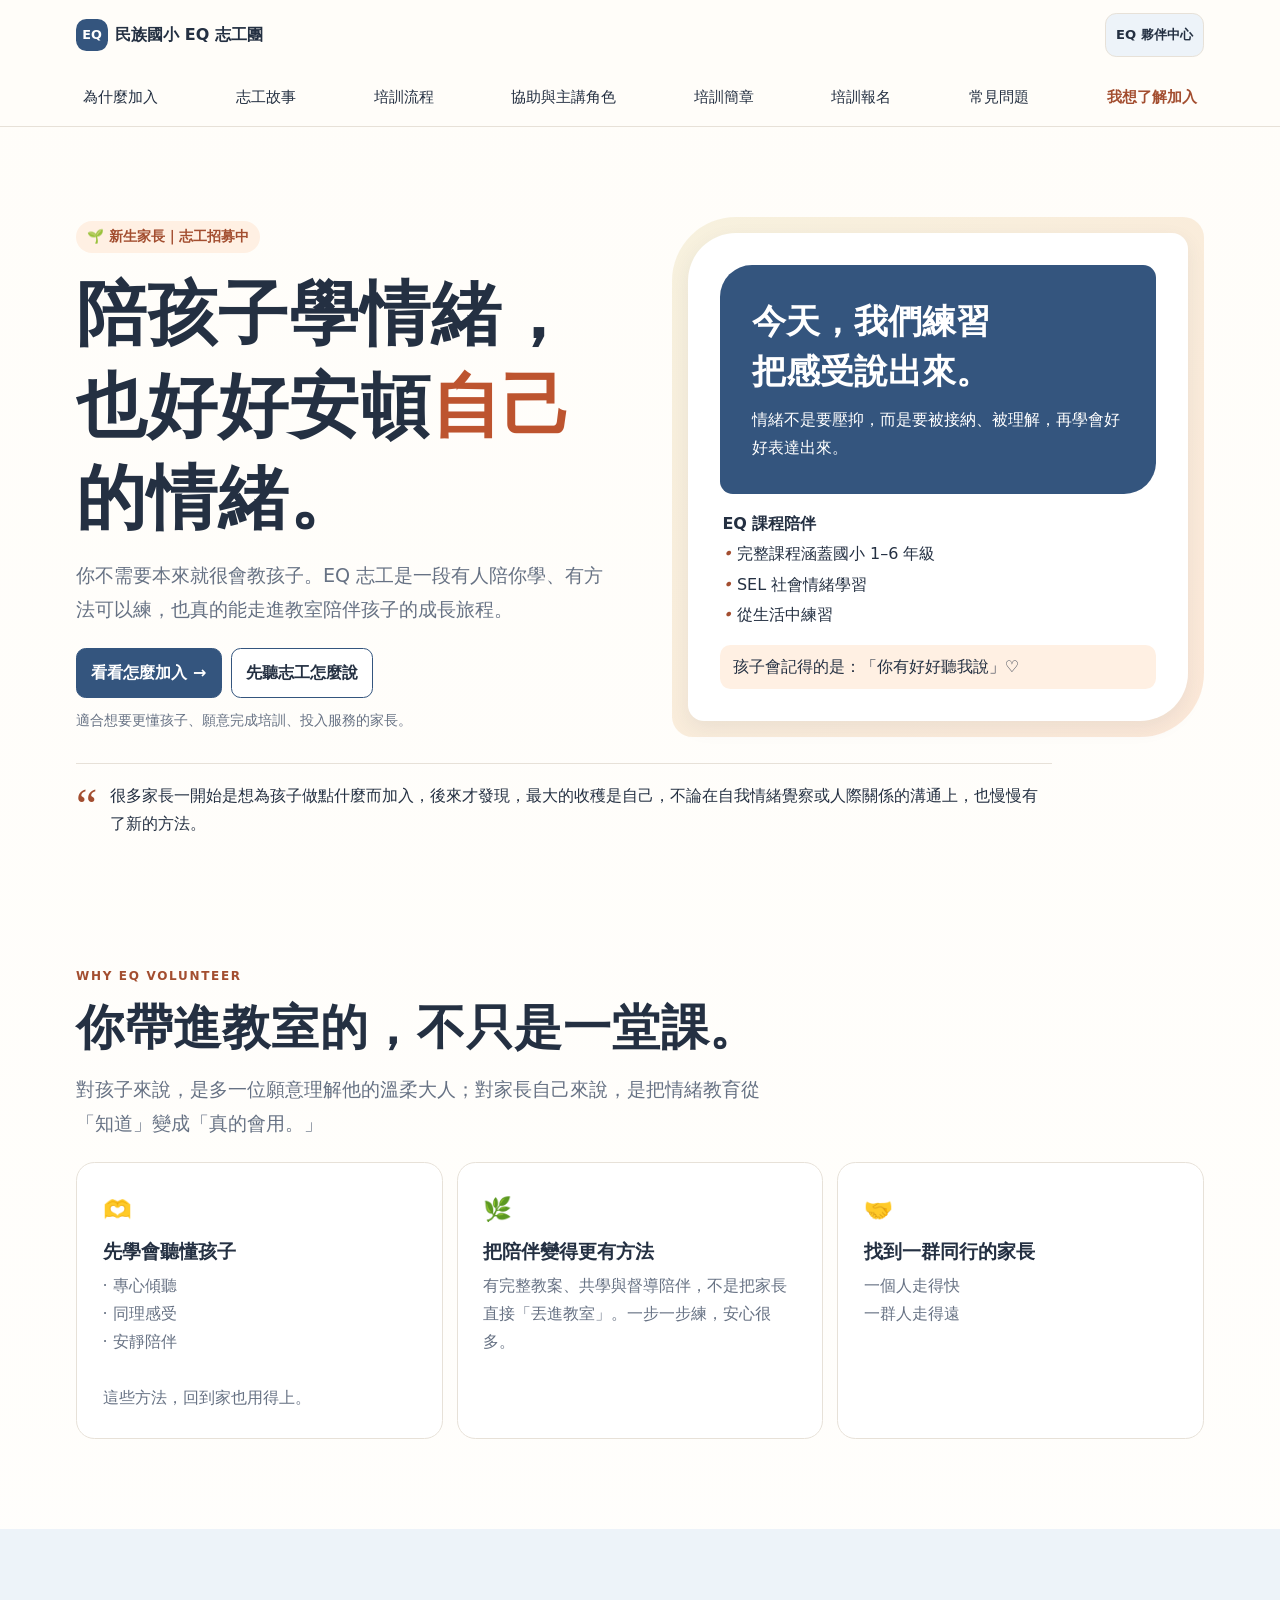
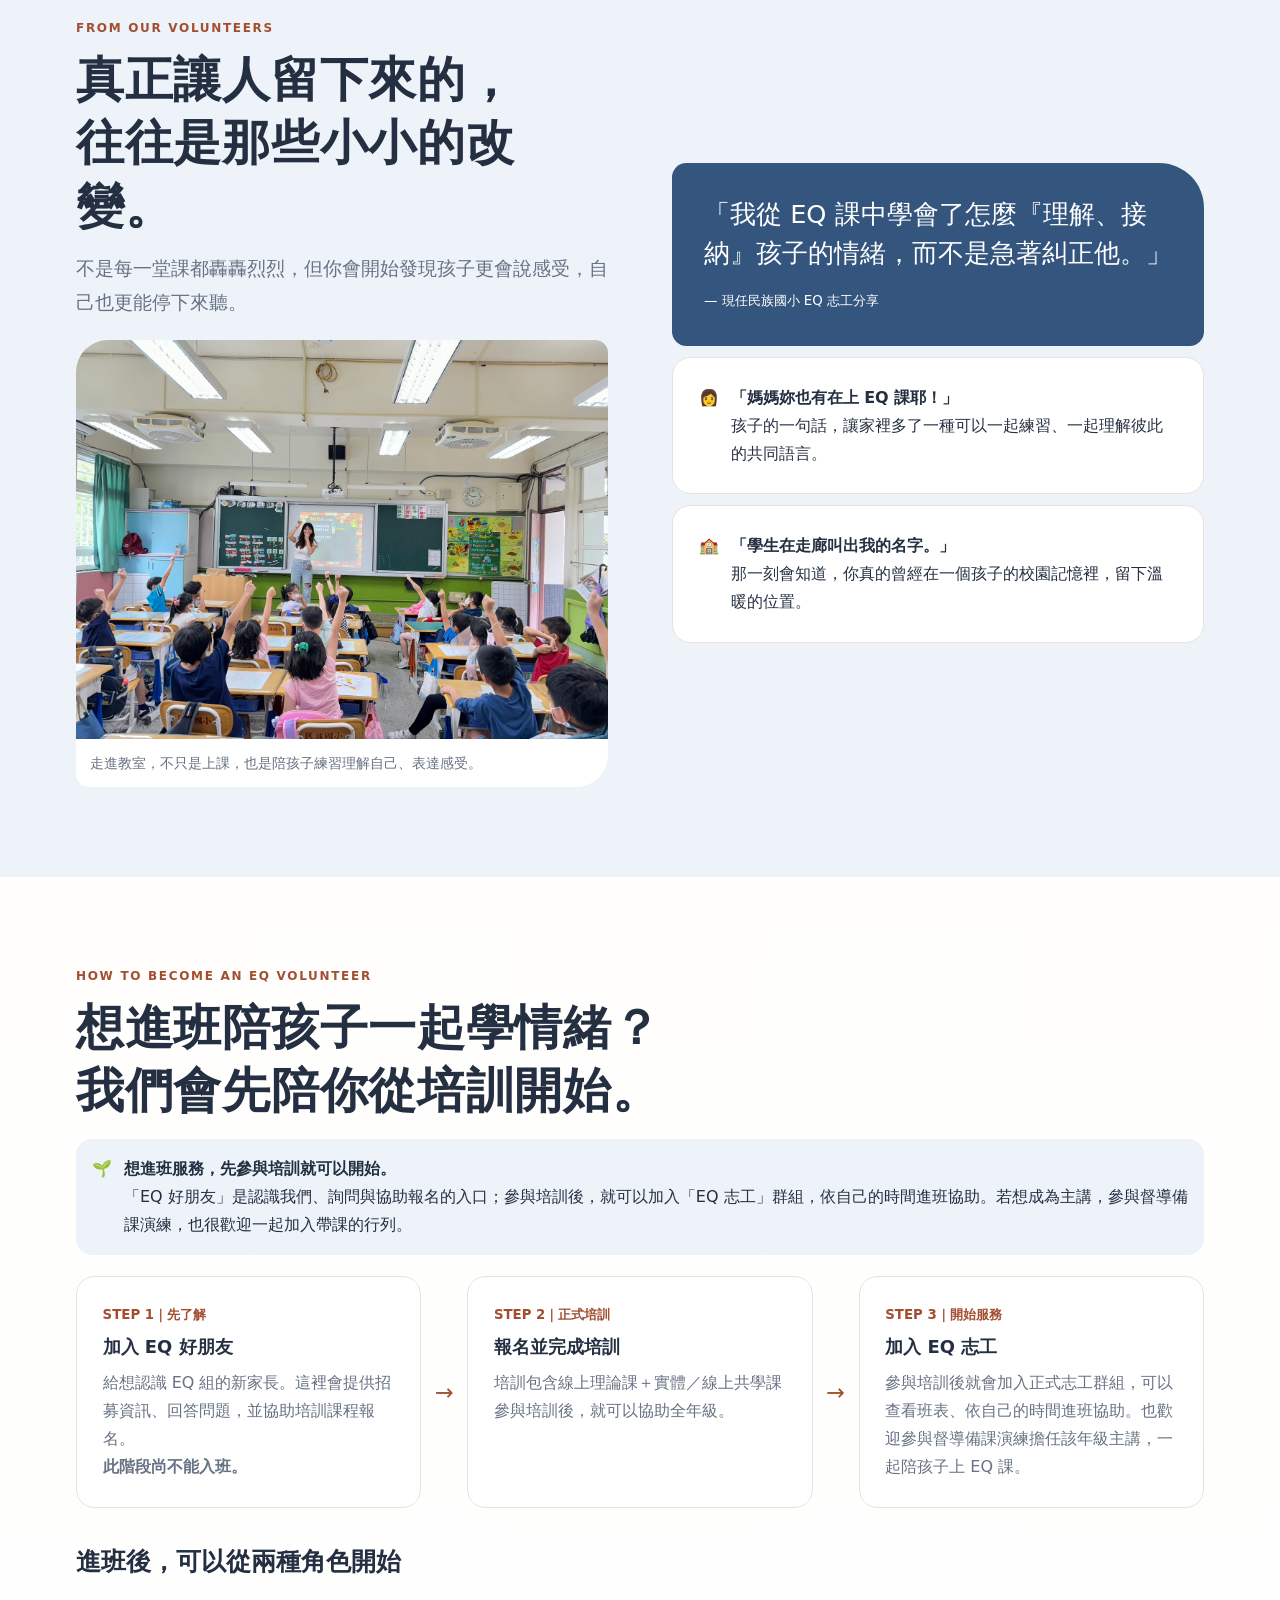
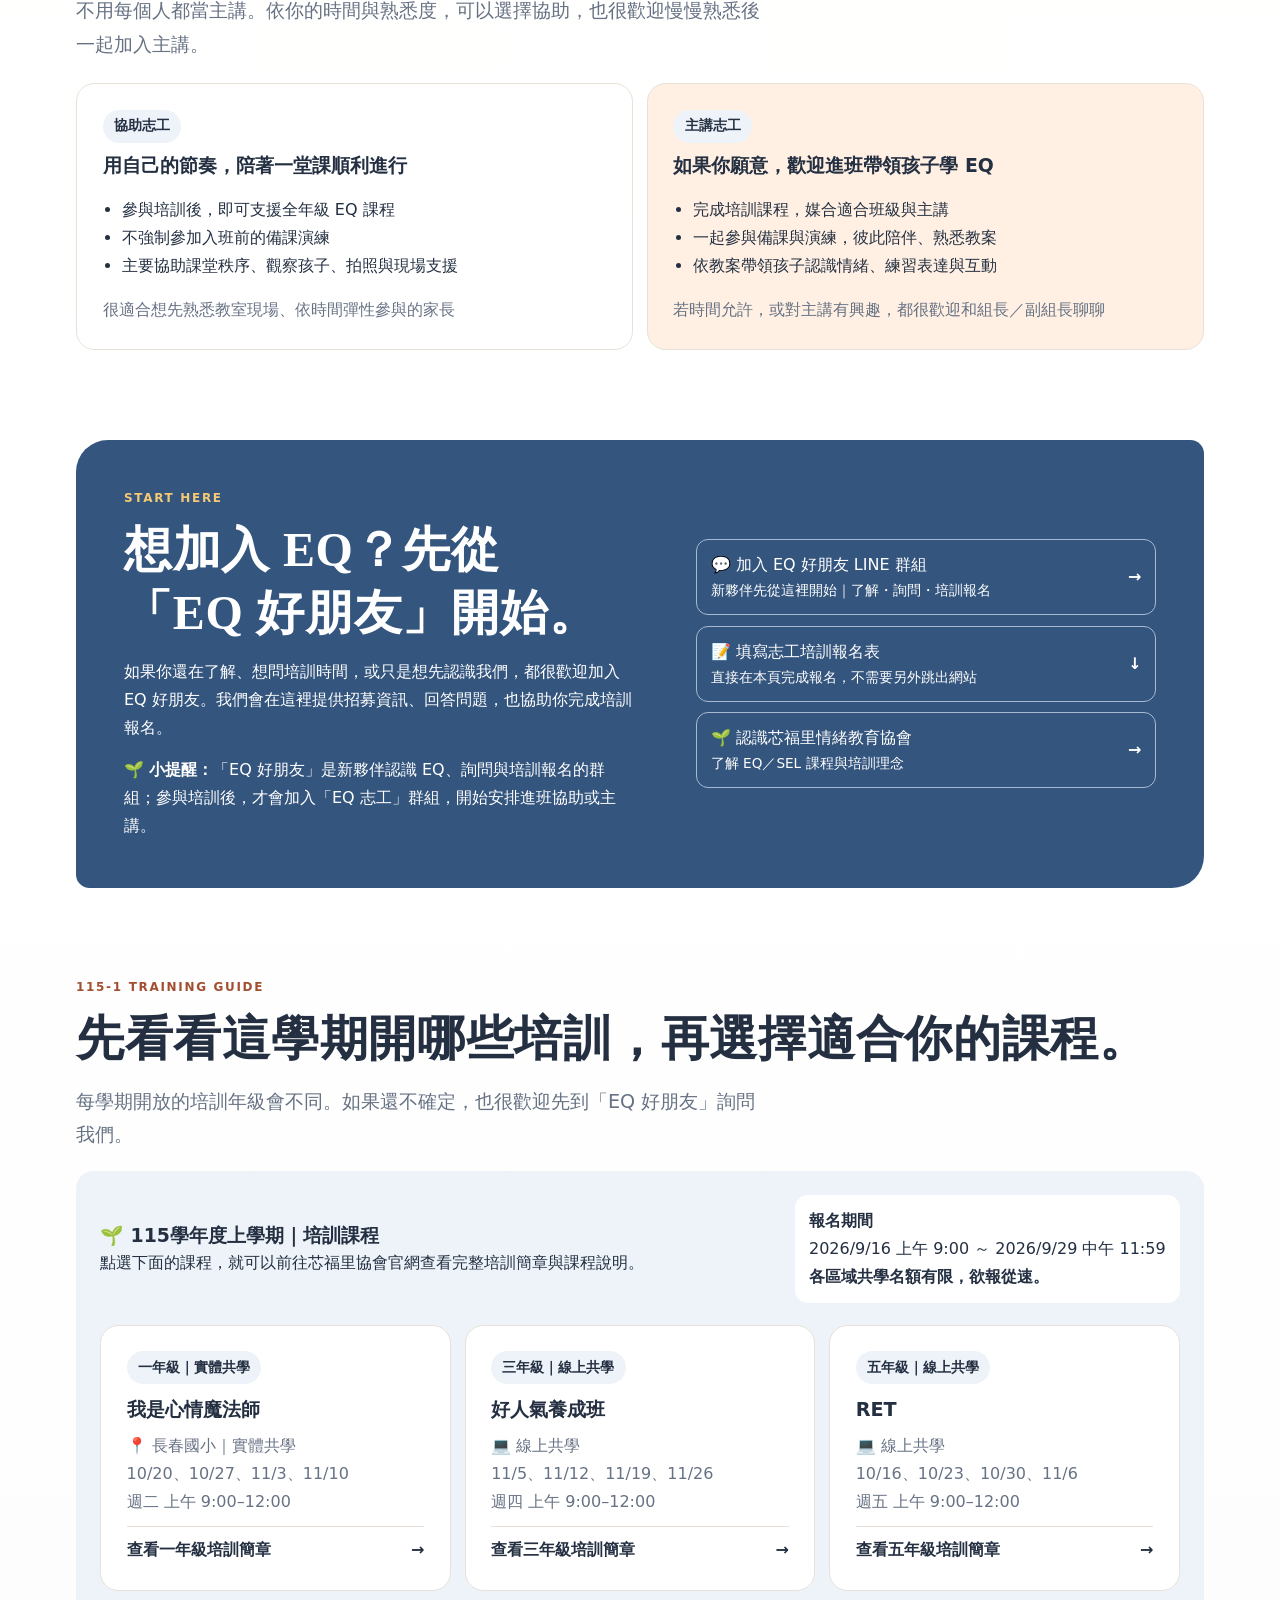
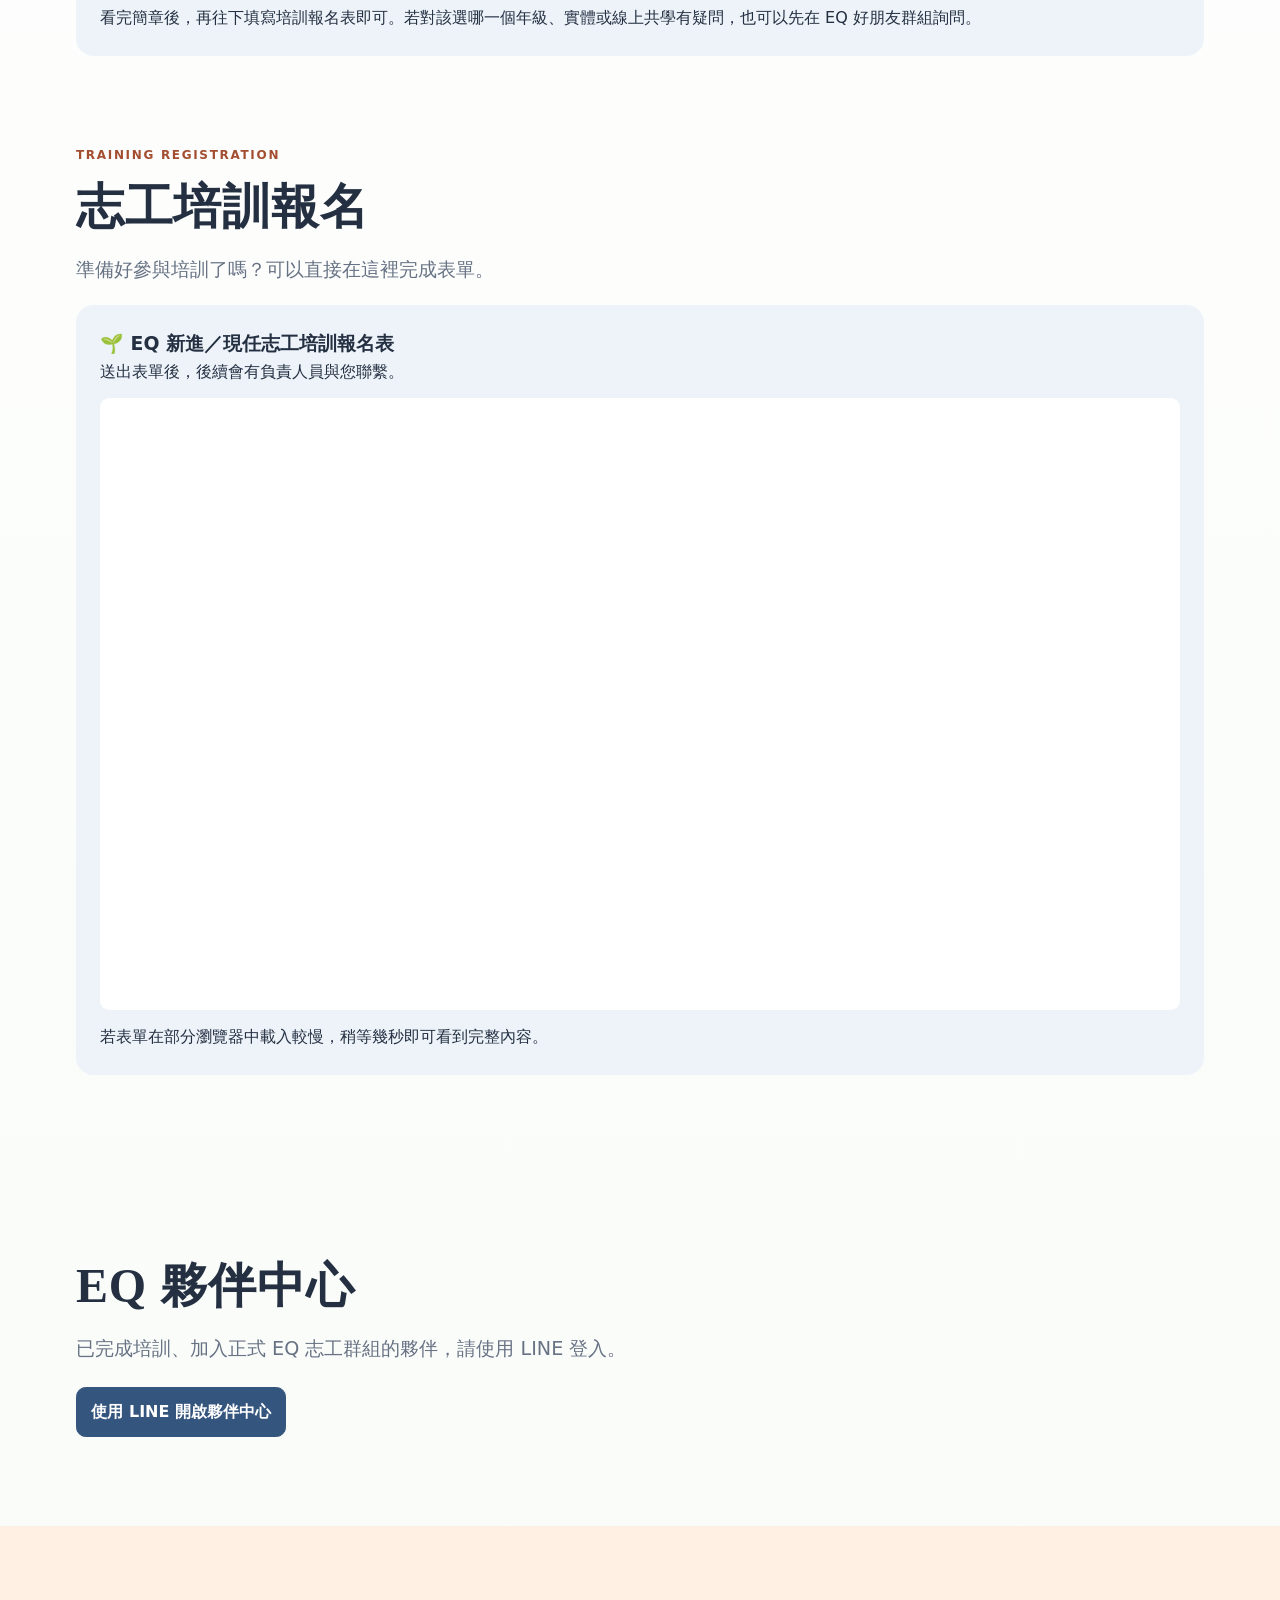
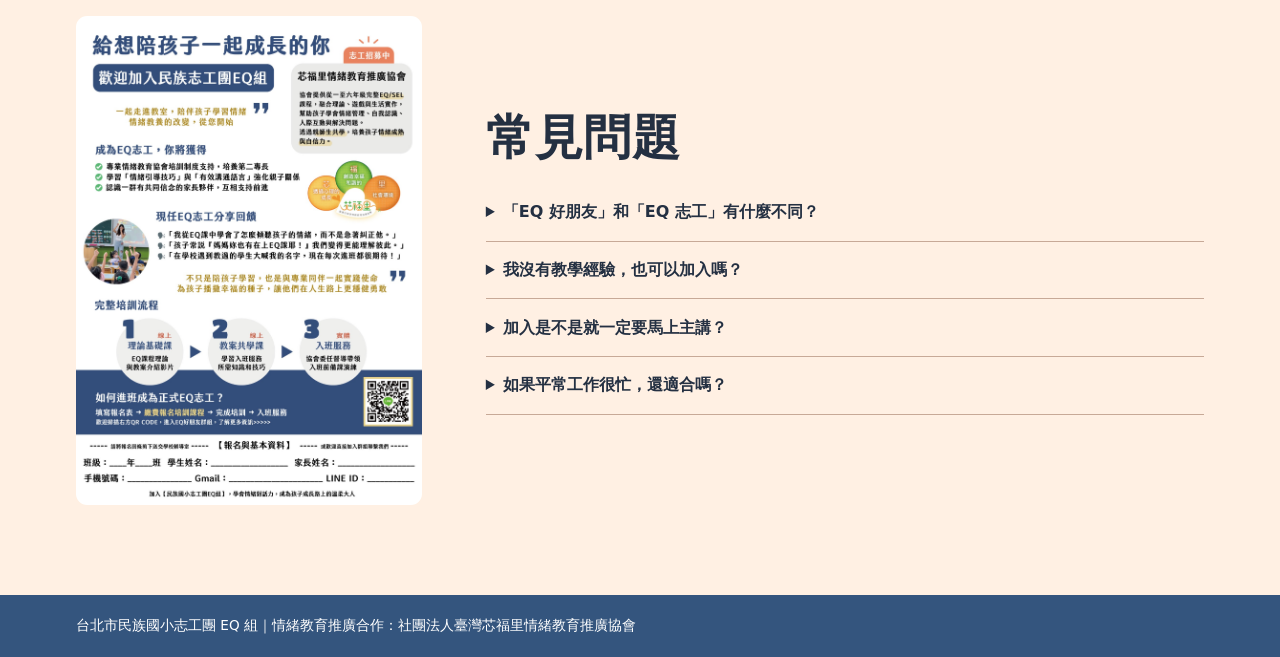
==== commit 51065cea: "Add files via upload" ====
--- a/index.html
+++ b/index.html
@@ -1,93 +1,23 @@
 <!doctype html>
-<html lang="zh-Hant">
-<head>
-<meta charset="utf-8">
-<meta name="viewport" content="width=device-width,initial-scale=1,viewport-fit=cover">
-<meta name="theme-color" content="#294b73">
-<title>民族國小 EQ｜陪孩子學情緒，也好好安頓自己</title>
-<script src="https://static.line-scdn.net/liff/edge/2/sdk.js"></script>
-<style>
-:root{--ink:#22324a;--navy:#294b73;--navy2:#193753;--cream:#fffaf3;--sand:#f3eadc;--orange:#ec8a63;--gold:#d7ac5f;--green:#6f9c79;--mint:#edf5ee;--paper:#fff;--line:#e7e0d7;--muted:#6b7685;--shadow:0 18px 60px rgba(34,60,88,.12);--r:28px}
-*{box-sizing:border-box}html{scroll-behavior:smooth}body{margin:0;font-family:"Noto Sans TC","PingFang TC","Microsoft JhengHei",system-ui,sans-serif;color:var(--ink);background:linear-gradient(180deg,#fffdf9,#f8fbf8);line-height:1.65}a{color:inherit;text-decoration:none}button,input{font:inherit}button{cursor:pointer}.wrap{width:min(1100px,calc(100% - 36px));margin:auto}
-nav{position:sticky;top:0;z-index:50;background:rgba(255,253,249,.9);backdrop-filter:blur(16px);border-bottom:1px solid rgba(230,223,212,.7)}.navin{height:68px;display:flex;align-items:center;justify-content:space-between;gap:18px}.brand{display:flex;align-items:center;gap:10px;font-weight:900;color:var(--navy2)}.mark{width:38px;height:38px;border-radius:14px;background:var(--navy);display:grid;place-items:center;color:white;box-shadow:0 10px 24px rgba(41,75,115,.2)}.navlinks{display:flex;gap:18px;align-items:center;font-size:14px;font-weight:800;color:#5e6978}.navlinks a:hover{color:var(--navy)}.loginTop{border:0;background:var(--navy);color:#fff;padding:10px 15px;border-radius:999px;font-weight:900}
-.hero{padding:78px 0 44px;overflow:hidden}.heroGrid{display:grid;grid-template-columns:1.03fr .97fr;gap:46px;align-items:center}.eyebrow{display:inline-flex;background:#fff1e8;color:#b76443;border-radius:999px;padding:7px 12px;font-size:13px;font-weight:900}h1{font-size:clamp(42px,6vw,72px);line-height:1.08;letter-spacing:-.045em;margin:18px 0;color:var(--navy2)}h1 em{font-style:normal;color:var(--orange)}.hero p{font-size:19px;color:#5d6878;max-width:620px}.heroActions{display:flex;gap:12px;flex-wrap:wrap;margin-top:26px}.btn{border:0;border-radius:16px;padding:14px 19px;font-weight:900;display:inline-flex;align-items:center;justify-content:center;gap:8px}.btn.primary{background:var(--navy);color:white;box-shadow:0 12px 28px rgba(41,75,115,.2)}.btn.ghost{background:#fff;border:1px solid var(--line);color:var(--navy2)}
-.heroVisual{position:relative;min-height:450px}.softBlob{position:absolute;inset:20px 0 0 28px;border-radius:46% 54% 44% 56%/56% 44% 58% 42%;background:linear-gradient(145deg,#eaf2e8,#fff0dd 55%,#f8e2dc);transform:rotate(-3deg)}.scene{position:absolute;inset:50px 30px 25px 54px;background:#fff;border-radius:34px;box-shadow:var(--shadow);padding:24px;transform:rotate(1.5deg)}.board{background:linear-gradient(135deg,#365d87,#294b73);border-radius:24px;color:#fff;padding:28px;min-height:220px;display:flex;flex-direction:column;justify-content:space-between;overflow:hidden;position:relative}.board:after{content:"";position:absolute;width:170px;height:170px;border-radius:50%;background:rgba(255,255,255,.08);right:-30px;top:-32px}.board h3{font-size:28px;line-height:1.35;margin:0 0 10px;position:relative;z-index:1}.board p{font-size:15px;color:#ecf2f8;margin:0;max-width:86%;position:relative;z-index:1}.boardTags{display:flex;gap:8px;flex-wrap:wrap;margin-top:20px;position:relative;z-index:1}.boardTags span{background:rgba(255,255,255,.11);border:1px solid rgba(255,255,255,.14);padding:8px 11px;border-radius:999px;font-size:13px;font-weight:800}.warmLine{margin-top:16px;padding:16px 18px;border-radius:18px;background:#fff7f0;color:#b56545;text-align:center;font-weight:900}.quoteBand{margin-top:36px;background:var(--navy2);border-radius:24px;color:#fff;padding:20px 24px;display:flex;gap:14px;align-items:flex-start}.quoteBand b{color:#ffd27c;font-size:28px;line-height:1}
-section{padding:82px 0}.sectionHead{max-width:760px;margin-bottom:30px}.kicker{font-size:13px;color:#a4773c;letter-spacing:.14em;font-weight:900;text-transform:uppercase}h2{font-size:clamp(30px,4vw,46px);line-height:1.2;margin:8px 0 13px;color:var(--navy2)}.lead{color:var(--muted);font-size:17px}.cards3{display:grid;grid-template-columns:repeat(3,1fr);gap:18px}.infoCard{background:#fff;border:1px solid #ece5dc;border-radius:24px;padding:24px;box-shadow:0 10px 35px rgba(42,69,95,.05);transition:.2s}.infoCard:hover{transform:translateY(-4px);box-shadow:0 16px 40px rgba(42,69,95,.1)}.icon{width:48px;height:48px;border-radius:15px;background:#eef3f8;display:grid;place-items:center;font-size:23px;margin-bottom:16px}.infoCard h3{margin:0 0 8px;color:var(--navy2)}.infoCard p{margin:0;color:#6a7584}
-.journey{background:#f4f8f3}.steps{display:grid;grid-template-columns:repeat(4,1fr);gap:14px}.step{background:#fff;border:1px solid #e6e2da;border-radius:22px;padding:23px;position:relative}.step .n{font-size:34px;font-weight:900;color:#d9e1ea}.step h3{margin:6px 0;color:var(--navy2)}.step p{font-size:14px;color:#6b7684;margin:0}
-.joinPanel{background:linear-gradient(135deg,#31587f,#203f60);border-radius:32px;padding:36px;color:white;display:grid;grid-template-columns:1.1fr .9fr;gap:24px;align-items:center}.joinPanel h2{color:#fff;margin-top:0}.joinPanel p{color:#e8eff7}.joinBtns{display:grid;gap:10px}.joinBtns a,.joinBtns button{background:#fff;border:0;border-radius:18px;padding:16px 18px;color:var(--navy2);font-weight:900;text-align:left;display:flex;justify-content:space-between;align-items:center}
-.partnerTeaser{background:#fff;border:1px solid #e6e1d8;border-radius:28px;padding:30px;display:grid;grid-template-columns:1fr auto;gap:22px;align-items:center;box-shadow:var(--shadow)}.partnerTeaser h3{margin:0 0 6px;color:var(--navy2);font-size:25px}.partnerTeaser p{margin:0;color:#6c7785}.lineBtn{border:0;border-radius:16px;background:#06c755;color:#fff;padding:14px 18px;font-weight:900;white-space:nowrap}
-/* Partner center */
-#partnerShell{display:none;min-height:100vh;background:#f5f7f4}#partnerShell.show{display:block}#publicSite.hidden{display:none}.appTop{position:sticky;top:0;z-index:60;background:rgba(250,252,249,.92);backdrop-filter:blur(16px);border-bottom:1px solid #e3e8e1}.appTopIn{height:70px;display:flex;align-items:center;justify-content:space-between;gap:12px}.profile{display:flex;align-items:center;gap:10px}.avatar{width:42px;height:42px;border-radius:50%;object-fit:cover;background:#dce6dd}.profile b{display:block;color:var(--navy2)}.profile small{color:#7b867f}.logout{border:0;background:#fff;border:1px solid #dce3db;border-radius:12px;padding:9px 12px;color:#647168;font-weight:800}.appWrap{width:min(980px,calc(100% - 28px));margin:auto;padding:26px 0 95px}.helloCard{background:linear-gradient(135deg,#355e86,#274a70);color:#fff;border-radius:28px;padding:26px;box-shadow:0 16px 45px rgba(41,75,115,.2)}.helloCard h2{color:#fff;margin:0 0 4px;font-size:30px}.helloCard p{margin:0;color:#eaf1f8}.appTabs{display:grid;grid-template-columns:repeat(5,1fr);gap:8px;margin:18px 0}.appTabs button{border:1px solid #dde3dd;background:#fff;border-radius:14px;padding:12px 8px;font-weight:900;color:#637069}.appTabs button.active{background:var(--navy);color:#fff;border-color:var(--navy)}.view{display:none}.view.active{display:block}.summaryGrid{display:grid;grid-template-columns:repeat(3,1fr);gap:12px;margin-bottom:16px}.summary{background:#fff;border:1px solid #e2e7e1;border-radius:20px;padding:18px}.summary small{color:#7b867f}.summary b{display:block;font-size:24px;color:var(--navy2);margin-top:5px}.toolbar{display:flex;justify-content:space-between;gap:10px;align-items:center;margin:14px 0}.monthBtn{border:0;background:#fff;border:1px solid #dfe4de;border-radius:13px;padding:10px 12px;font-weight:800}.monthTitle{font-weight:900;color:var(--navy2)}.scheduleList,.prepList,.financeList{display:grid;gap:12px}.scheduleCard,.prepCard,.txnCard{background:#fff;border:1px solid #e1e6e0;border-radius:22px;padding:17px}.scheduleHead{display:flex;justify-content:space-between;gap:12px;align-items:flex-start}.datePill{min-width:62px;background:#edf3f8;color:var(--navy);border-radius:15px;padding:8px 10px;text-align:center;font-weight:900}.scheduleMain{flex:1}.scheduleMain h4{margin:0;color:var(--navy2)}.scheduleMeta{font-size:13px;color:#7b867f;margin-top:3px}.state{font-size:12px;font-weight:900;border-radius:999px;padding:6px 9px;background:#fff2de;color:#9b6b2e}.state.ok{background:#eaf4eb;color:#4f7f58}.supportRow{margin-top:13px;padding-top:13px;border-top:1px solid #edf0ec;display:flex;justify-content:space-between;gap:10px;align-items:center}.supportRow button{border:0;background:var(--navy);color:#fff;border-radius:12px;padding:9px 12px;font-weight:900}.note{margin-top:10px;border-radius:12px;padding:10px 12px;background:#fff6e8;color:#8c6737;font-size:13px}.financeHero{background:#fff;border:1px solid #e1e6e0;border-radius:25px;padding:22px;margin-bottom:14px}.financeHero .balance{font-size:38px;font-weight:950;color:var(--navy2)}.progress{height:9px;background:#e9ede8;border-radius:999px;overflow:hidden;margin:10px 0}.progress span{display:block;height:100%;background:linear-gradient(90deg,#6f9c79,#d7ac5f);width:0}.financeMeta{display:flex;justify-content:space-between;color:#748078;font-size:13px}.txnCard{display:grid;grid-template-columns:1fr auto;gap:10px}.txnCard h4{margin:0;color:var(--navy2)}.txnCard p{margin:2px 0 0;color:#7b867f;font-size:13px}.money{font-weight:900}.money.out{color:#b76443}.money.in{color:#4f815a}.empty{background:#fff;border:1px dashed #cfd8cf;border-radius:20px;padding:28px;text-align:center;color:#7a857d}.appBottom{position:fixed;left:12px;right:12px;bottom:12px;z-index:70;background:#fff;border:1px solid #dfe5df;border-radius:20px;padding:7px;box-shadow:0 16px 45px rgba(35,62,60,.16);display:none;grid-template-columns:repeat(5,1fr);gap:4px}.appBottom button{border:0;background:transparent;border-radius:14px;padding:9px 4px;color:#718078;font-weight:800;font-size:12px}.appBottom button.active{background:#edf3f8;color:var(--navy)}
-.modal{position:fixed;inset:0;background:rgba(18,31,42,.48);display:none;place-items:end center;z-index:100;padding:16px}.modal.show{display:grid}.sheet{width:min(520px,100%);background:#fff;border-radius:26px 26px 20px 20px;padding:24px;box-shadow:0 25px 70px rgba(0,0,0,.22)}.sheet h3{margin:0 0 6px;color:var(--navy2)}.sheet p{color:#6e7987}.field{display:grid;gap:6px;margin:12px 0}.field label{font-size:13px;font-weight:900;color:#52606c}.field input{width:100%;border:1px solid #d9e0db;border-radius:13px;padding:12px 13px}.sheetActions{display:grid;grid-template-columns:1fr 1fr;gap:10px;margin-top:16px}.sheetActions button{border:0;border-radius:13px;padding:12px;font-weight:900}.cancel{background:#eff2ef;color:#5f6c63}.confirm{background:var(--navy);color:white}
-footer{padding:32px 0 90px;color:#7b847f;font-size:13px;text-align:center}
-@media(max-width:880px){.navlinks a:not(.loginTop){display:none}.heroGrid,.joinPanel{grid-template-columns:1fr}.heroVisual{min-height:390px}.cards3{grid-template-columns:1fr}.steps{grid-template-columns:1fr 1fr}.partnerTeaser{grid-template-columns:1fr}}
-@media(max-width:620px){.wrap{width:min(100% - 28px,1100px)}nav .brand span:last-child{font-size:14px}.hero{padding-top:42px}h1{font-size:45px}.hero p{font-size:17px}.heroVisual{min-height:365px}.scene{inset:38px 8px 18px 18px;padding:16px}.board{min-height:205px;padding:20px}.board h3{font-size:24px}.steps{grid-template-columns:1fr}section{padding:64px 0}.quoteBand{padding:17px}.appTabs{display:none}.appBottom{display:grid}.summaryGrid{grid-template-columns:1fr 1fr}.summaryGrid .summary:last-child{grid-column:1/-1}.helloCard h2{font-size:26px}}
-</style>
-</head>
-<body>
-<div id="publicSite">
-<nav><div class="wrap navin"><a class="brand" href="#top"><span class="mark">EQ</span><span>民族國小 EQ 志工團</span></a><div class="navlinks"><a href="#why">為什麼加入</a><a href="#journey">怎麼加入</a><a href="#join">培訓</a><button class="loginTop" onclick="startPartnerLogin()">LINE 登入夥伴中心</button></div></div></nav>
-<main id="top">
-<section class="hero"><div class="wrap heroGrid"><div><span class="eyebrow">🌱 新生家長｜志工招募中</span><h1>陪孩子學情緒，<br>也好好安頓<em>自己</em>的情緒。</h1><p>你不需要本來就很會教孩子。EQ 志工是一段有人陪你學、有方法可以練，也真的能走進教室陪伴孩子的成長旅程。</p><div class="heroActions"><a class="btn primary" href="#journey">看看怎麼加入 →</a><button class="btn ghost" onclick="startPartnerLogin()">我是 EQ 夥伴</button></div></div><div class="heroVisual"><div class="softBlob"></div><div class="scene"><div class="board"><div><h3>今天，我們練習<br>把感受說出來。</h3><p>情緒不是要壓抑，而是要被接納、被理解，再學會好好表達出來。</p></div><div class="boardTags"><span>專心傾聽</span><span>同理感受</span><span>安靜陪伴</span></div></div><div class="warmLine">孩子會記得的是：「你有好好聽我說」♡</div></div></div></div><div class="wrap"><div class="quoteBand"><b>“</b><div>很多家長一開始是想為孩子做點什麼而加入，後來才發現，最大的收穫是自己，不論在自我情緒覺察或人際關係的溝通上，也慢慢有了新的方法。</div></div></div></section>
-<section id="why"><div class="wrap"><div class="sectionHead"><div class="kicker">WHY JOIN EQ</div><h2>學到的，不只是在教室裡。</h2><div class="lead">這些方法回到家，也真的會用。</div></div><div class="cards3"><div class="infoCard"><div class="icon">👂</div><h3>先學會聽懂孩子</h3><p>專心傾聽・同理感受・安靜陪伴。很多時候，孩子需要的不是答案，而是先被聽見。</p></div><div class="infoCard"><div class="icon">🌿</div><h3>把陪伴變得更有方法</h3><p>從情緒辨識、表達到人際互動，把抽象的「教養」變成可以一起練習的日常。</p></div><div class="infoCard"><div class="icon">🤝</div><h3>找到一群同行的家長</h3><p>一個人走得快，一群人走得遠。一起備課、一起分享，也一起看見孩子的改變。</p></div></div></div></section>
-<section class="journey" id="journey"><div class="wrap"><div class="sectionHead"><div class="kicker">HOW IT WORKS</div><h2>從「想了解」到走進教室，慢慢來就好。</h2></div><div class="steps"><div class="step"><div class="n">01</div><h3>加入 EQ 好朋友</h3><p>先認識我們、詢問培訓與參與方式，這個階段還不用進班。</p></div><div class="step"><div class="n">02</div><h3>報名參與培訓</h3><p>線上理論課＋實體／線上共學課。參與培訓後即可依時間進班協助。</p></div><div class="step"><div class="n">03</div><h3>加入 EQ 志工</h3><p>查看入班與備課班表，選擇自己可以協助的時間。</p></div><div class="step"><div class="n">04</div><h3>也歡迎成為主講</h3><p>如果願意，參與督導備課演練，一起走進教室帶領孩子學 EQ。</p></div></div></div></section>
-<section id="join"><div class="wrap"><div class="joinPanel"><div><div class="kicker" style="color:#ffd48b">TRAINING & JOIN</div><h2>想先了解，再決定怎麼加入也很好。</h2><p>每學期開放的培訓年級不同。可以先看培訓簡章，也可以先加入「EQ 好朋友」問我們。</p></div><div class="joinBtns"><a href="#" onclick="alert('請換成當期培訓簡章連結');return false"><span>📖 查看培訓簡章</span><b>→</b></a><a href="#" onclick="alert('請換成 EQ 好朋友 LINE 群連結');return false"><span>💬 加入 EQ 好朋友</span><b>→</b></a></div></div></div></section>
-<section><div class="wrap"><div class="partnerTeaser"><div><h3>已經是 EQ 夥伴？</h3><p>不用再記密碼。用 LINE 快速登入，就可以看本月入班、自己的行事曆、備課，以及組內收支。</p></div><button class="lineBtn" onclick="startPartnerLogin()">LINE 快速登入</button></div></div></section>
-</main><footer>台北市民族國小志工團 EQ 組｜情緒教育推廣合作：社團法人臺灣芯福里情緒教育推廣協會</footer>
+<html lang="zh-Hant"><head><meta charset="utf-8"><meta name="viewport" content="width=device-width, initial-scale=1"><meta name="theme-color" content="#365784"><title>民族國小 EQ 志工團｜陪孩子，也陪自己一起長大</title><link rel="stylesheet" href="style.css?v=classic-2"><script src="site.js" defer></script></head><body><header class="nav"><div class="wrap navin"><a class="brand" href="./"><span class="brandmark">EQ</span><span>民族國小 EQ 志工團</span></a><div class="headActions"><a class="portalLink" href="partners.html">EQ 夥伴中心</a><button id="menu-button" type="button" aria-expanded="false" aria-controls="main-menu">選單</button></div></div><nav id="main-menu" aria-label="網站導覽" class="wrap navlinks"><a href="#why">為什麼加入</a><a href="#story">志工故事</a><a href="#journey">培訓流程</a><a href="#roles">協助與主講角色</a><a href="#training-guide">培訓簡章</a><a href="#training-form">培訓報名</a><a href="#faq">常見問題</a><a class="navJoin" href="#join">我想了解加入</a></nav></header><main id="top"><section class="hero"><div class="wrap heroGrid"><div><span class="pill">🌱 新生家長｜志工招募中</span><h1>陪孩子學情緒，<br>也好好安頓<em>自己</em>的情緒。</h1><p>你不需要本來就很會教孩子。EQ 志工是一段有人陪你學、有方法可以練，也真的能走進教室陪伴孩子的成長旅程。</p><div class="actions"><a class="btn primary" href="#join">看看怎麼加入 →</a><a class="btn secondary" href="#story">先聽志工怎麼說</a></div><div class="micro">適合想要更懂孩子、願意完成培訓、投入服務的家長。</div></div><div class="heroArt" aria-hidden="true"><div class="blob"></div><div class="classcard"><div class="board"><h3>今天，我們練習<br>把感受說出來。</h3><p>情緒不是要壓抑，而是要被接納、被理解，再學會好好表達出來。</p></div><div class="heroSummary" aria-label="EQ課程特色"><b>EQ 課程陪伴</b><span><i></i>完整課程涵蓋國小 1–6 年級</span><span><i></i>SEL 社會情緒學習</span><span><i></i>從生活中練習</span></div><div class="heart">孩子會記得的是：「你有好好聽我說」♡</div></div></div></div><div class="wrap"><div class="quoteStrip"><div class="q">“</div><p>很多家長一開始是想為孩子做點什麼而加入，後來才發現，最大的收穫是自己，不論在自我情緒覺察或人際關係的溝通上，也慢慢有了新的方法。</p></div></div></section>
+<section class="section" id="why"><div class="wrap"><div class="eyebrow">WHY EQ VOLUNTEER</div><h2>你帶進教室的，不只是一堂課。</h2><p class="lead">對孩子來說，是多一位願意理解他的溫柔大人；對家長自己來說，是把情緒教育從「知道」變成「真的會用。」</p><div class="cards3"><article class="card"><div class="icon">🫶</div><h3>先學會聽懂孩子</h3><p>· 專心傾聽<br>· 同理感受<br>· 安靜陪伴<br><br>這些方法，回到家也用得上。</p></article><article class="card"><div class="icon">🌿</div><h3>把陪伴變得更有方法</h3><p>有完整教案、共學與督導陪伴，不是把家長直接「丟進教室」。一步一步練，安心很多。</p></article><article class="card"><div class="icon">🤝</div><h3>找到一群同行的家長</h3><p>一個人走得快<br>一群人走得遠</p></article></div></div></section>
+<section class="section story" id="story"><div class="wrap storyGrid"><div><div class="eyebrow">FROM OUR VOLUNTEERS</div><h2>真正讓人留下來的，<br>往往是那些小小的改變。</h2><p class="lead">不是每一堂課都轟轟烈烈，但你會開始發現孩子更會說感受，自己也更能停下來聽。</p><figure class="warmPhoto"><img src="eq-class.jpg" loading="lazy" alt="EQ志工在民族國小教室陪伴孩子進行情緒教育課程"><figcaption>走進教室，不只是上課，也是陪孩子練習理解自己、表達感受。</figcaption></figure></div><div><div class="bigQuote"><p>「我從 EQ 課中學會了怎麼『理解、接納』孩子的情緒，而不是急著糾正他。」</p><small>— 現任民族國小 EQ 志工分享</small></div><div class="miniStories"><div class="storyItem"><div class="avatar">👩</div><div><b>「媽媽妳也有在上 EQ 課耶！」</b><br><span>孩子的一句話，讓家裡多了一種可以一起練習、一起理解彼此的共同語言。</span></div></div><div class="storyItem"><div class="avatar">🏫</div><div><b>「學生在走廊叫出我的名字。」</b><br><span>那一刻會知道，你真的曾經在一個孩子的校園記憶裡，留下溫暖的位置。</span></div></div></div></div></div></section>
+<section class="section" id="journey"><div class="wrap"><div class="eyebrow">HOW TO BECOME AN EQ VOLUNTEER</div><h2>想進班陪孩子一起學情緒？<br>我們會先陪你從培訓開始。</h2>
+<div class="pathwayNotice"><div class="mark">🌱</div><div><b>想進班服務，先參與培訓就可以開始。</b><p>「EQ 好朋友」是認識我們、詢問與協助報名的入口；參與培訓後，就可以加入「EQ 志工」群組，依自己的時間進班協助。若想成為主講，參與督導備課演練，也很歡迎一起加入帶課的行列。</p></div></div>
+<div class="lineFlow">
+<div class="flowBox highlight"><small>STEP 1｜先了解</small><strong>加入 EQ 好朋友</strong><p>給想認識 EQ 組的新家長。這裡會提供招募資訊、回答問題，並協助培訓課程報名。<br><b>此階段尚不能入班。</b></p></div>
+<div class="flowArrow">→</div>
+<div class="flowBox"><small>STEP 2｜正式培訓</small><strong>報名並完成培訓</strong><p>培訓包含線上理論課＋實體／線上共學課<br>參與培訓後，就可以協助全年級。</p></div>
+<div class="flowArrow">→</div>
+<div class="flowBox active"><small>STEP 3｜開始服務</small><strong>加入 EQ 志工</strong><p>參與培訓後就會加入正式志工群組，可以查看班表、依自己的時間進班協助。也歡迎參與督導備課演練擔任該年級主講，一起陪孩子上 EQ 課。</p></div>
 </div>
-
-<div id="partnerShell">
-<div class="appTop"><div class="appWrap appTopIn" style="padding-top:0;padding-bottom:0"><div class="profile"><img id="profilePic" class="avatar" alt=""><div><b id="profileName">EQ 夥伴</b><small id="memberRole">志工夥伴</small></div></div><button class="logout" onclick="logoutPartner()">離開夥伴中心</button></div></div>
-<div class="appWrap"><div class="helloCard"><h2 id="helloText">嗨，歡迎回來 🌿</h2><p>今天想先看看哪一件事？</p></div>
-<div class="appTabs"><button class="active" data-view="schedule">入班</button><button data-view="calendar">我的行事曆</button><button data-view="mine">我的協助</button><button data-view="prep">備課</button><button data-view="finance">組內收支</button></div>
-<div id="schedule" class="view active"><div class="summaryGrid"><div class="summary"><small>本月入班</small><b id="monthClassCount">—</b></div><div class="summary"><small>還需要協助</small><b id="needCount">—</b></div><div class="summary"><small>我已登記</small><b id="myCount">—</b></div></div><div class="toolbar"><button class="monthBtn" onclick="moveMonth(-1)">‹ 上個月</button><div class="monthTitle" id="monthTitle">—</div><button class="monthBtn" onclick="moveMonth(1)">下個月 ›</button></div><div id="scheduleList" class="scheduleList"><div class="empty">正在載入班表…</div></div></div>
-<div id="calendar" class="view"><div class="sectionHead" style="margin-bottom:16px"><h2 style="font-size:28px">我的行事曆</h2><div class="lead">接下來要入哪些班、擔任主講還是協助，一次看清楚。</div></div><div class="summaryGrid"><div class="summary"><small>接下來入班</small><b id="calendarTotal">—</b></div><div class="summary"><small>擔任主講</small><b id="calendarMain">—</b></div><div class="summary"><small>進班協助</small><b id="calendarSupport">—</b></div></div><div id="calendarList" class="calendarList"><div class="empty">登入後會顯示你的個人行事曆。</div></div></div>
-<div id="mine" class="view"><div class="sectionHead" style="margin-bottom:16px"><h2 style="font-size:28px">我的協助</h2><div class="lead">只看你已經答應協助的入班時間。</div></div><div id="mineList" class="scheduleList"><div class="empty">登入後會顯示你的登記紀錄。</div></div></div>
-<div id="prep" class="view"><div class="sectionHead" style="margin-bottom:16px"><h2 style="font-size:28px">備課行程</h2><div class="lead">主講夥伴可快速確認近期備課與演練時間。</div></div><div id="prepList" class="prepList"><div class="empty">正在載入備課…</div></div></div>
-<div id="finance" class="view"><div class="financeHero"><small>目前可用餘額</small><div class="balance" id="balance">—</div><div class="progress"><span id="budgetBar"></span></div><div class="financeMeta"><span id="budgetText">年度預算使用 —</span><span id="periodText">115學年度</span></div></div><div class="summaryGrid"><div class="summary"><small>收入</small><b id="income">—</b></div><div class="summary"><small>支出</small><b id="expense">—</b></div><div class="summary"><small>年度預算</small><b id="budget">—</b></div></div><div class="sectionHead" style="margin:22px 0 12px"><h2 style="font-size:25px">115學年預算</h2><div class="lead">讓每一筆預計支出都有清楚去向。</div></div><div id="budgetList" class="financeList"><div class="empty">正在載入預算編列…</div></div><div class="summaryGrid" style="margin-top:12px"><div class="summary"><small>預算編列後保留</small><b id="afterBudget">—</b></div></div><div class="sectionHead" style="margin:22px 0 12px"><h2 style="font-size:25px">收支明細</h2><div class="lead">僅供夥伴查看，帳務資料由管理者維護。</div></div><div id="financeList" class="financeList"><div class="empty">正在載入組內收支…</div></div><div class="financeSource">資料來源：EQ組資料｜財務報表＋預算編列</div></div>
+<h3 id="roles">進班後，可以從兩種角色開始</h3><p class="lead">不用每個人都當主講。依你的時間與熟悉度，可以選擇協助，也很歡迎慢慢熟悉後一起加入主講。</p>
+<div class="roleGrid">
+<div class="roleCard supportRole"><span class="roleTag">協助志工</span><h3>用自己的節奏，陪著一堂課順利進行</h3><ul><li>參與培訓後，即可支援全年級 EQ 課程</li><li>不強制參加入班前的備課演練</li><li>主要協助課堂秩序、觀察孩子、拍照與現場支援</li></ul><p class="roleNote">很適合想先熟悉教室現場、依時間彈性參與的家長</p></div>
+<div class="roleCard primaryRole"><span class="roleTag">主講志工</span><h3>如果你願意，歡迎進班帶領孩子學 EQ</h3><ul><li>完成培訓課程，媒合適合班級與主講</li><li>一起參與備課與演練，彼此陪伴、熟悉教案</li><li>依教案帶領孩子認識情緒、練習表達與互動</li></ul><p>若時間允許，或對主講有興趣，都很歡迎和組長／副組長聊聊</p></div>
 </div>
-<div class="appBottom"><button class="active" data-view="schedule">入班</button><button data-view="calendar">行事曆</button><button data-view="mine">協助</button><button data-view="prep">備課</button><button data-view="finance">收支</button></div>
-</div>
-
-<div id="bindModal" class="modal"><div class="sheet"><h3>第一次登入，先綁定志工身分</h3><p>只需要這一次。系統會和 EQ 志工名單核對，成功後未來用 LINE 就能直接登入。</p><div class="field"><label>姓名</label><input id="bindName" placeholder="請輸入志工名單上的姓名"></div><div class="field"><label>手機末三碼</label><input id="bindPhone" inputmode="numeric" maxlength="3" placeholder="例如 395"></div><div class="sheetActions"><button class="cancel" onclick="closeBind()">先離開</button><button class="confirm" onclick="bindMember()">確認綁定</button></div></div></div>
-
-<script>
-const CONFIG={
-  LIFF_ID:'2012514874-kYSNuZdO',
-  BACKEND_URL:"https://script.google.com/macros/s/AKfycbzxgAOY6tTzP0F0jJ19GBmAXlPRCKIl1KUp2gNZ1IescQBTRiG3AHffqWHTLJi-2Aml/exec",
-  TERM:'115上'
-};
-let member=null, appData={classes:[],prep:[],mySupport:[],myCalendar:[],finance:null}, currentMonth=new Date();
-const $=s=>document.querySelector(s), $$=s=>[...document.querySelectorAll(s)];
-function money(n){return new Intl.NumberFormat('zh-TW',{style:'currency',currency:'TWD',maximumFractionDigits:0}).format(Number(n||0))}
-async function post(action,payload={}){const r=await fetch(CONFIG.BACKEND_URL,{method:'POST',headers:{'Content-Type':'text/plain;charset=utf-8'},body:JSON.stringify({action,...payload})});return r.json()}
-async function startPartnerLogin(){
-  try{await liff.init({liffId:CONFIG.LIFF_ID,withLoginOnExternalBrowser:true});if(!liff.isLoggedIn())return liff.login();const idToken=liff.getIDToken();const result=await post('auth',{idToken});if(result.status==='inactive'){alert(result.message||'目前未列在有效志工名單中，如有疑問請聯絡組長。');return}if(result.status==='needs_binding'){window._pendingToken=idToken;openBind();return}if(!result.ok)throw new Error(result.message||'此 LINE 帳號尚未授權');member=result.member;showPartner();await loadPartnerData(idToken)}catch(e){alert(e.message||'LINE 登入失敗')}
-}
-function openBind(){$('#bindModal').classList.add('show')}function closeBind(){$('#bindModal').classList.remove('show')}
-async function bindMember(){const name=$('#bindName').value.trim(),phone=$('#bindPhone').value.trim();if(!name||phone.length!==3)return alert('請輸入姓名與手機末三碼');const r=await post('bind',{idToken:window._pendingToken,name,phoneLast3:phone});if(!r.ok)return alert(r.message||'核對不到名單，請聯絡組長');member=r.member;closeBind();showPartner();await loadPartnerData(window._pendingToken)}
-function showPartner(){$('#publicSite').classList.add('hidden');$('#partnerShell').classList.add('show');$('#profileName').textContent=member?.name||'EQ 夥伴';$('#memberRole').textContent=member?.role||'志工夥伴';$('#helloText').textContent=`嗨，${member?.name||'夥伴'}，歡迎回來 🌿`;if(member?.picture)$('#profilePic').src=member.picture}
-function logoutPartner(){$('#partnerShell').classList.remove('show');$('#publicSite').classList.remove('hidden');window.scrollTo({top:0,behavior:'smooth'})}
-async function loadPartnerData(idToken){try{const r=await post('dashboard',{idToken,term:CONFIG.TERM});if(r.ok){appData=r.data;const first=appData.classes?.[0]?.date;if(first)currentMonth=new Date(first.replaceAll('/','-')+'T00:00:00');renderAll()}else throw new Error(r.message)}catch(e){console.error(e);renderAll()}}
-function setView(id){$$('.view').forEach(x=>x.classList.toggle('active',x.id===id));$$('[data-view]').forEach(x=>x.classList.toggle('active',x.dataset.view===id))}$$('[data-view]').forEach(b=>b.addEventListener('click',()=>setView(b.dataset.view)));
-function keyMonth(d){return `${d.getFullYear()}-${String(d.getMonth()+1).padStart(2,'0')}`}function parseDate(s){return new Date(s.replaceAll('/','-')+'T00:00:00')}function moveMonth(n){currentMonth=new Date(currentMonth.getFullYear(),currentMonth.getMonth()+n,1);renderSchedule()}
-function renderAll(){renderSchedule();renderCalendar();renderMine();renderPrep();renderFinance()}
-function renderSchedule(){const list=(appData.classes||[]).filter(x=>keyMonth(parseDate(x.date))===keyMonth(currentMonth));$('#monthTitle').textContent=`${currentMonth.getFullYear()} 年 ${currentMonth.getMonth()+1} 月`;$('#monthClassCount').textContent=list.length;$('#needCount').textContent=list.filter(x=>!x.support||x.support.length===0).length;$('#myCount').textContent=(appData.mySupport||[]).length;$('#scheduleList').innerHTML=list.length?list.map(x=>`<div class="scheduleCard"><div class="scheduleHead"><div class="datePill">${Number(x.date.split('/')[1])}/${Number(x.date.split('/')[2])}<br><small>週${x.day||''}</small></div><div class="scheduleMain"><h4>${x.cls}｜${x.unit||''}</h4><div class="scheduleMeta">${x.time||''}・主講 ${(x.main||[]).join('、')||'待確認'}</div></div><span class="state ${x.support?.length?'ok':''}">${x.support?.length?'已有協助':'歡迎協助'}</span></div><div class="supportRow"><div>協助：${x.support?.join('、')||'尚未登記'}</div><button onclick="registerSupport('${x.sheet}',${x.row})">我可以協助</button></div>${x.note?`<div class="note">📌 ${x.note}</div>`:''}</div>`).join(''):'<div class="empty">這個月目前沒有入班安排 🌿</div>'}
-function renderCalendar(){
-  const today=new Date();today.setHours(0,0,0,0);
-  const list=(appData.myCalendar||[]).filter(x=>parseDate(x.date)>=today).sort((a,b)=>parseDate(a.date)-parseDate(b.date)||String(a.time||'').localeCompare(String(b.time||'')));
-  $('#calendarTotal').textContent=list.length;
-  $('#calendarMain').textContent=list.filter(x=>x.role==='主講').length;
-  $('#calendarSupport').textContent=list.filter(x=>x.role==='協助').length;
-  let lastMonth='';
-  $('#calendarList').innerHTML=list.length?list.map(x=>{
-    const d=parseDate(x.date),mk=`${d.getFullYear()} 年 ${d.getMonth()+1} 月`,monthHead=mk!==lastMonth?`<div class="calendarMonth">${mk}</div>`:'';lastMonth=mk;
-    return `${monthHead}<div class="calendarCard"><div class="calendarDate"><small>${d.getMonth()+1}月</small><b>${d.getDate()}</b><small>週${x.day||''}</small></div><div class="calendarInfo"><h4>${x.cls}｜${x.unit||''}</h4><p>${x.time||''}・主講 ${(x.main||[]).join('、')||'待確認'}</p>${x.note?`<p>📌 ${x.note}</p>`:''}</div><span class="rolePill ${x.role==='主講'?'main':'support'}">${x.role}</span></div>`
-  }).join(''):'<div class="empty">接下來目前沒有你的入班安排 🌿</div>';
-}
-function renderMine(){const list=appData.mySupport||[];$('#mineList').innerHTML=list.length?list.map(x=>`<div class="scheduleCard"><div class="scheduleHead"><div class="datePill">${Number(x.date.split('/')[1])}/${Number(x.date.split('/')[2])}</div><div class="scheduleMain"><h4>${x.cls}｜${x.unit||''}</h4><div class="scheduleMeta">${x.time||''}</div></div><span class="state ok">已登記</span></div></div>`).join(''):'<div class="empty">目前還沒有登記協助的班級。</div>'}
-function renderPrep(){const list=appData.prep||[];$('#prepList').innerHTML=list.length?list.map(x=>`<div class="prepCard"><div class="scheduleHead"><div class="datePill">${Number(x.date.split('/')[1])}/${Number(x.date.split('/')[2])}</div><div class="scheduleMain"><h4>${x.grade}｜${x.content}</h4><div class="scheduleMeta">${x.time}・${x.people||''}</div></div></div></div>`).join(''):'<div class="empty">目前沒有備課資料。</div>'}
-function renderFinance(){const f=appData.finance;if(!f)return;$('#balance').textContent=money(f.balance);$('#income').textContent=money(f.income);$('#expense').textContent=money(f.expense);$('#budget').textContent=money(f.budget);$('#afterBudget').textContent=money(f.availableAfterBudget);const pct=f.budget?Math.min(100,Math.round(f.expense/f.budget*100)):0;$('#budgetBar').style.width=pct+'%';$('#budgetText').textContent=f.budget?`已支出年度預算的 ${pct}%`:'尚未填寫預算編列';$('#periodText').textContent=f.period||'115學年度';$('#budgetList').innerHTML=(f.budgetItems||[]).map(t=>`<div class="txnCard"><div><h4>${t.item}</h4><p>${t.period||''}${t.note?'・'+t.note:''}</p></div><div class="money out">${money(t.amount)}</div></div>`).join('')||'<div class="empty">目前尚無預算編列。</div>';$('#financeList').innerHTML=(f.transactions||[]).map(t=>`<div class="txnCard"><div><h4>${t.item}</h4><p>${t.date}${t.note?'・'+t.note:''}</p></div><div class="money ${t.type==='收入'?'in':'out'}">${t.type==='收入'?'+':'-'}${money(t.amount)}</div></div>`).join('')||'<div class="empty">目前尚無收支明細。</div>'}
-async function registerSupport(sheet,row){if(!confirm('確定要登記這堂課的協助嗎？'))return;try{const idToken=liff.getIDToken();const r=await post('support',{idToken,sheet,row});if(!r.ok)throw new Error(r.message||'登記失敗');await loadPartnerData(idToken)}catch(e){alert(e.message)}}
-</script>
-</body></html>+</div></section>
+<section class="section" id="join"><div class="wrap"><div class="joinbox"><div><div class="eyebrow">START HERE</div><h2>想加入 EQ？先從「EQ 好朋友」開始。</h2><p>如果你還在了解、想問培訓時間，或只是想先認識我們，都很歡迎加入 EQ 好朋友。我們會在這裡提供招募資訊、回答問題，也協助你完成培訓報名。</p><p class="joinNote">🌱 <b>小提醒：</b>「EQ 好朋友」是新夥伴認識 EQ、詢問與培訓報名的群組；參與培訓後，才會加入「EQ 志工」群組，開始安排進班協助或主講。</p></div><div class="joinActions"><a href="https://line.me/ti/g/akmVaPgRNy" target="_blank" rel="noopener"><span>💬 加入 EQ 好朋友 LINE 群組<span class="label">新夥伴先從這裡開始｜了解・詢問・培訓報名</span></span><b>→</b></a><a href="#training-form"><span>📝 填寫志工培訓報名表<span class="label">直接在本頁完成報名，不需要另外跳出網站</span></span><b>↓</b></a><a href="https://www.happinessvillage.org/" target="_blank" rel="noopener"><span>🌱 認識芯福里情緒教育協會<span class="label">了解 EQ／SEL 課程與培訓理念</span></span><b>→</b></a></div></div></div></section>
+<section class="section" id="training-guide"><div class="wrap"><div class="eyebrow">115-1 TRAINING GUIDE</div><h2>先看看這學期開哪些培訓，再選擇適合你的課程。</h2><p class="lead">每學期開放的培訓年級會不同。如果還不確定，也很歡迎先到「EQ 好朋友」詢問我們。</p><div class="trainingBrief"><div class="trainingBriefTop"><div><h3>🌱 115學年度上學期｜培訓課程</h3><p>點選下面的課程，就可以前往芯福里協會官網查看完整培訓簡章與課程說明。</p></div><div class="trainingPeriod"><b>報名期間</b><br>2026/9/16 上午 9:00 ～ 2026/9/29 中午 11:59<br><b>各區域共學名額有限，欲報從速。</b></div></div><div class="trainingCourses"><a class="courseCard" href="https://eqhvtw.wixstudio.com/website-11/terms-and-conditions" target="_blank" rel="noopener"><span class="courseTag">一年級｜實體共學</span><h4>我是心情魔法師</h4><div class="courseMeta">📍 長春國小｜實體共學<br>10/20、10/27、11/3、11/10<br>週二 上午 9:00–12:00</div><div class="courseBtn"><span>查看一年級培訓簡章</span><b>→</b></div></a><a class="courseCard" href="https://eqhvtw.wixstudio.com/website-11/terms-and-conditions-2-1-1" target="_blank" rel="noopener"><span class="courseTag">三年級｜線上共學</span><h4>好人氣養成班</h4><div class="courseMeta">💻 線上共學<br>11/5、11/12、11/19、11/26<br>週四 上午 9:00–12:00</div><div class="courseBtn"><span>查看三年級培訓簡章</span><b>→</b></div></a><a class="courseCard" href="https://eqhvtw.wixstudio.com/website-11/terms-and-conditions-2-1-2" target="_blank" rel="noopener"><span class="courseTag">五年級｜線上共學</span><h4>RET</h4><div class="courseMeta">💻 線上共學<br>10/16、10/23、10/30、11/6<br>週五 上午 9:00–12:00</div><div class="courseBtn"><span>查看五年級培訓簡章</span><b>→</b></div></a></div><div class="trainingChoiceHint">看完簡章後，再往下填寫培訓報名表即可。若對該選哪一個年級、實體或線上共學有疑問，也可以先在 EQ 好朋友群組詢問。</div></div></div></section>
+<section class="section" id="training-form"><div class="wrap"><div class="eyebrow">TRAINING REGISTRATION</div><h2>志工培訓報名</h2><p class="lead">準備好參與培訓了嗎？可以直接在這裡完成表單。</p><div class="trainingEmbed"><div class="trainingEmbedHead"><div><h3>🌱 EQ 新進／現任志工培訓報名表</h3><p>送出表單後，後續會有負責人員與您聯繫。</p></div></div><div class="trainingFrameWrap"><iframe class="trainingFrame" src="https://docs.google.com/forms/d/e/1FAIpQLSfhvUz8RLU-AQyVmRdTyckbaDUwpH-QN31TalcbUfIiBZ2A6g/viewform?embedded=true" title="EQ 志工培訓報名表" loading="lazy">載入中…</iframe></div><div class="trainingHint">若表單在部分瀏覽器中載入較慢，稍等幾秒即可看到完整內容。</div></div></div></section>
+<section class="section" id="portal"><div class="wrap"><h2>EQ 夥伴中心</h2><p class="lead">已完成培訓、加入正式 EQ 志工群組的夥伴，請使用 LINE 登入。</p><div class="actions"><a class="btn primary" href="https://liff.line.me/2012514874-Xmecd90u">使用 LINE 開啟夥伴中心</a></div></div></section><section class="section" id="faq"><div class="wrap dm"><a href="https://drive.google.com/file/d/1xLTuV7m4xKWARZQxTgIjmeLLtL7PlqXD/view?usp=drive_link" target="_blank" rel="noopener" aria-label="開啟 EQ 志工招募 DM"><img src="EQ-DM.jpg" alt="民族國小 EQ 志工招募文宣"></a><div><h2>常見問題</h2><div class="faq"><details><summary>「EQ 好朋友」和「EQ 志工」有什麼不同？</summary><p>「EQ 好朋友」是給正在了解的新夥伴，用來接收招募資訊、詢問與協助培訓報名；報名參與培訓後，才會加入正式的「EQ 志工」群組，開始安排進班協助。</p></details><details><summary>我沒有教學經驗，也可以加入嗎？</summary><p>當然可以。培訓包含線上理論課與實體／線上共學課，會一步一步帶大家熟悉課程。若想嘗試主講，每次進班前也會一起備課與演練，有夥伴陪著準備，不需要自己從零開始。</p></details><details><summary>加入是不是就一定要馬上主講？</summary><p>不用一開始就主講。參與培訓後，可以先從「協助」開始，依自己的時間協助課堂秩序、拍照與現場流程，而且不強制參加備課演練。若時間允許、也有興趣成為主講，很歡迎和組長／副組長聊聊。</p></details><details><summary>如果平常工作很忙，還適合嗎？</summary><p>可以。進班協助可以依自己的時間與班表彈性參與，不需要每一堂都到。很歡迎先加入「EQ 好朋友」了解看看，再找到最適合自己的參與方式。</p></details></div></div></div></section></main><footer class="footer"><div class="wrap">台北市民族國小志工團 EQ 組｜情緒教育推廣合作：社團法人臺灣芯福里情緒教育推廣協會</div></footer></body></html>
--- a/style.css
+++ b/style.css
@@ -0,0 +1,167 @@
+:root {
+  color-scheme: light;
+  --paper: #fffaf2;
+  --white: #ffffff;
+  --ink: #243042;
+  --muted: #677284;
+  --forest: #34557e;
+  --soft-blue: #edf3f9;
+  --warm: #fff0e3;
+  --clay: #a34e30;
+  --line: #e7e1d8;
+  --pad: clamp(1.15rem, 4vw, 2.75rem);
+}
+* { box-sizing: border-box; }
+html { scroll-behavior: smooth; }
+body { margin: 0; font: 1rem/1.75 "Atkinson Hyperlegible Next", "Noto Sans TC", system-ui, sans-serif; color: var(--ink); background: linear-gradient(180deg,#fffdf9 0,#fff 52%,#f8fbf7 100%); }
+h1,h2,h3,h4,p,figure { margin: 0; }
+h1,h2 { font-family: "Source Han Serif TC", "Noto Serif TC", "Songti TC", serif; line-height: 1.32; letter-spacing: .015em; text-wrap: balance; }
+h1 { font-size: clamp(2.3rem, 6.5vw, 4.35rem); }
+h2 { font-size: clamp(1.8rem, 4vw, 3rem); }
+h3 { font-size: 1.18rem; line-height: 1.5; }
+h4 { font-size: 1.2rem; }
+p + p { margin-top: .85rem; }
+a { color: inherit; text-decoration: none; }
+button { color: inherit; font: inherit; cursor: pointer; }
+a:focus-visible,button:focus-visible,summary:focus-visible { outline: 3px solid #a95235; outline-offset: 4px; }
+img { display: block; width: 100%; height: auto; }
+[id] { scroll-margin-top: 9rem; }
+.wrap { width: min(100%, 76rem); margin-inline: auto; padding-inline: var(--pad); }
+.nav { position: sticky; top: 0; z-index: 5; background: rgba(255,253,249,.96); border-bottom: 1px solid var(--line); }
+.navin,.headActions,.brand { display: flex; align-items: center; }
+.navin { min-height: 4.4rem; justify-content: space-between; gap: .45rem; }
+.brand { font-weight: 780; line-height: 1.15; gap: .45rem; }
+.brandmark { display: grid; place-items: center; width: 2rem; height: 2rem; border-radius: .65rem; flex: 0 0 auto; background: var(--forest); color: var(--white); font-size: .8rem; }
+.headActions { gap: .35rem; }
+.portalLink,#menu-button { padding: .55rem .65rem; min-height: 44px; display: inline-flex; align-items: center; border-radius: .7rem; background: var(--soft-blue); border: 1px solid var(--line); font-size: .82rem; font-weight: 760; white-space: nowrap; }
+#menu-button { background: var(--white); }
+.navlinks { display: none; grid-template-columns: 1fr 1fr; gap: .15rem .65rem; padding-block: .3rem .85rem; }
+.headActions:has(button[aria-expanded="true"]) ~ * { visibility: visible; }
+.nav:has(button[aria-expanded="true"]) .navlinks { display: grid; }
+.navlinks a { padding: .55rem .45rem; min-height: 44px; border-radius: .55rem; font-size: .92rem; white-space: nowrap; }
+.navlinks a:hover,.portalLink:hover { background: var(--warm); }
+.navJoin { font-weight: 780; color: var(--clay); }
+.hero { padding-block: clamp(2.7rem,7vw,6.8rem) 2.4rem; background: transparent; }
+.heroGrid,.storyGrid,.dm,.joinbox { display: grid; gap: clamp(1.5rem,5vw,4.5rem); align-items: center; }
+.pill,.roleTag,.courseTag { display: inline-block; font-weight: 750; font-size: .85rem; padding: .28rem .7rem; border-radius: 2rem; background: var(--soft-blue); }
+.pill { background: var(--warm); color: var(--clay); }
+.hero h1 { margin-top: 1rem; }
+.hero h1 em { font-style: normal; color: #bd542f; }
+.hero h1 + p,.lead { margin-top: .9rem; max-width: 43rem; color: var(--muted); font-size: clamp(1.04rem,2vw,1.2rem); }
+.actions { display: flex; flex-wrap: wrap; gap: .55rem; margin-top: 1.35rem; }
+.btn { min-height: 46px; padding: .62rem .9rem; display: inline-flex; align-items: center; border-radius: .6rem; border: 1px solid var(--forest); font-weight: 750; }
+.primary { background: var(--forest); color: var(--white); }
+.secondary { background: var(--white); }
+.btn:hover { filter: brightness(.93); }
+.micro { color: var(--muted); font-size: .9rem; margin-top: .65rem; }
+.heroArt { background: linear-gradient(135deg,#f7f1de,#fce8d8); padding: 1rem; border-radius: 4rem 1.3rem 4rem 1.3rem; }
+.classcard { padding: clamp(1.05rem,3vw,2rem); background: var(--white); border-radius: 3rem 1rem 3rem 1rem; box-shadow: 0 7px 20px #233e6213; }
+.board { padding: clamp(1rem,3vw,2rem); background: var(--forest); color: var(--white); border-radius: 2rem .8rem; }
+.board h3 { font-size: clamp(1.4rem,3vw,2.1rem); }
+.board p { margin-top: .5rem; }
+.heroSummary { display: grid; margin: 1rem .15rem; gap: .15rem; }
+.heroSummary i::before { content: '• '; color: var(--clay); }
+.heart { background: var(--warm); padding: .5rem .8rem; border-radius: .65rem; }
+.quoteStrip { display: flex; gap: .8rem; margin-top: 1.6rem; border-top: 1px solid var(--line); padding-top: 1.15rem; max-width: 61rem; }
+.q { font: 3rem/1 Georgia,serif; color: var(--clay); }
+.section { padding-block: clamp(2.8rem,7vw,6rem); }
+.eyebrow { font-size: .75rem; font-weight: 800; letter-spacing: .14em; color: var(--clay); margin-bottom: .55rem; }
+.cards3,.trainingCourses,.roleGrid,.lineFlow,.featureGrid { display: grid; gap: .85rem; margin-top: 1.35rem; }
+.card,.flowBox,.roleCard,.courseCard,.storyItem { padding: clamp(1.05rem,3vw,1.6rem); border: 1px solid var(--line); border-radius: 1.15rem; background: var(--white); }
+.card p,.roleCard p,.flowBox p { margin-top: .42rem; color: var(--muted); }
+.icon { margin-bottom: .5rem; font-size: 1.45rem; }
+.story { background: var(--soft-blue); }
+.warmPhoto { margin-top: 1.3rem; overflow: hidden; border-radius: 2rem .8rem; background: var(--white); }
+.warmPhoto img { aspect-ratio: 4/3; object-fit: cover; }
+figcaption { padding: .7rem .9rem; font-size: .9rem; color: var(--muted); }
+.bigQuote { background: var(--forest); color: var(--white); border-radius: .9rem 2.8rem .9rem .9rem; padding: clamp(1.15rem,4vw,2rem); }
+.bigQuote p { font-size: clamp(1.18rem,2vw,1.6rem); line-height: 1.55; margin-bottom: .75rem; }
+.miniStories { display: grid; gap: .7rem; margin-top: .7rem; }
+.storyItem,.pathwayNotice { display: flex; gap: .75rem; }
+.pathwayNotice { padding: 1rem; border-radius: 1rem; background: var(--soft-blue); margin-top: 1rem; }
+.flowBox strong,.flowBox small { display: block; }
+.flowBox small { color: var(--clay); font-weight: 800; }
+.flowBox strong { font-size: 1.12rem; margin-top: .3rem; }
+.flowArrow { text-align: center; line-height: 1; transform: rotate(90deg); color: var(--clay); font-size: 1.4rem; }
+#roles { margin-top: 2.2rem; font-size: 1.55rem; }
+.roleCard h3,.courseCard h4 { margin-top: .55rem; }
+.roleCard ul { padding-left: 1.2rem; }
+.primaryRole { background: var(--warm); }
+#join { padding-block: 0; }
+.joinbox { background: var(--forest); color: var(--white); padding: clamp(1.2rem,5vw,3rem); border-radius: 2rem .85rem 2rem .85rem; }
+.joinbox .eyebrow { color: #f4c875; }
+.joinbox h2 + p { margin-top: .85rem; }
+.joinActions { display: grid; gap: .65rem; }
+.joinActions a { display: flex; justify-content: space-between; align-items: center; gap: .6rem; padding: .7rem .85rem; border: 1px solid #a8bad2; border-radius: .75rem; }
+.joinActions a:hover { background: #233e62; }
+.label { display: block; font-size: .85rem; }
+.trainingBrief,.trainingEmbed { margin-top: 1.2rem; padding: clamp(.75rem,3vw,1.5rem); background: var(--soft-blue); border-radius: 1.1rem; }
+.trainingBriefTop { display: grid; gap: .8rem; }
+.trainingPeriod { background: var(--white); border-radius: .8rem; padding: .75rem .9rem; }
+.courseCard { display: flex; flex-direction: column; transition: transform .18s, border-color .18s; }
+.courseCard:hover { transform: translateY(-3px); border-color: var(--forest); }
+.courseTag { align-self: flex-start; }
+.courseMeta { margin: .35rem 0 .65rem; color: var(--muted); }
+.courseBtn { display: flex; justify-content: space-between; gap: .35rem; margin-top: auto; border-top: 1px solid var(--line); padding-top: .55rem; font-weight: 760; }
+.trainingChoiceHint,.trainingHint { margin-top: .8rem; }
+#training-guide { padding-bottom: 0; }
+.trainingFrame { display: block; width: 100%; height: 68vh; min-height: 28rem; border: 0; border-radius: .6rem; background: var(--white); }
+.trainingFrameWrap { margin-top: .75rem; }
+#faq { background: var(--warm); }
+.dm img { max-height: 34rem; object-fit: contain; border-radius: .7rem; }
+.faq { margin-top: .9rem; }
+details { border-bottom: 1px solid #c7a997; padding-block: .4rem; }
+summary { cursor: pointer; padding: .5rem 0; font-weight: 750; }
+details p { padding-bottom: .55rem; }
+.footer { background: var(--forest); color: var(--white); font-size: .85rem; padding-block: 1.2rem; }
+.partners { min-height: 75vh; }
+.loginBox { margin-block: 1.5rem 2rem; background: var(--soft-blue); padding: 1rem 1.3rem; border-radius: 1rem; }
+.loginBox h2,.partners .loginBox + h2 { font-size: 1.35rem; }
+@media (min-width: 42rem) {
+  .cards3,.trainingCourses { grid-template-columns: repeat(3,minmax(0,1fr)); }
+  .heroGrid,.storyGrid,.roleGrid,.featureGrid { grid-template-columns: repeat(2,minmax(0,1fr)); }
+  .dm { grid-template-columns: minmax(0,.65fr) minmax(0,1.35fr); }
+  .lineFlow { grid-template-columns: minmax(0,1fr) auto minmax(0,1fr) auto minmax(0,1fr); }
+  .flowArrow { align-self: center; transform: none; }
+  .joinbox { grid-template-columns: minmax(0,1.05fr) minmax(0,.95fr); }
+}
+@media (min-width: 62rem) {
+  #menu-button { display: none; }
+  .navlinks { display: flex; justify-content: space-between; padding-bottom: .45rem; }
+  .trainingBriefTop { grid-template-columns: minmax(0,1fr) auto; align-items: center; }
+}
+@media (max-width: 24rem) {
+  .navin { padding-inline: .65rem; }
+  .brand { font-size: .89rem; }
+  .portalLink,#menu-button { padding-inline: .45rem; }
+  .hero h1 { font-size: 2rem; }
+}
+@media (prefers-reduced-motion: reduce) {
+  *,*::before,*::after { scroll-behavior: auto !important; transition: none !important; }
+}
+
+/* Keep all content visible even when JavaScript or animation is unavailable. */
+@media (prefers-reduced-motion: no-preference) {
+  .heroGrid > :first-child { animation: enter-view .55s ease-out both; }
+  .heroArt { animation: enter-view .7s .08s ease-out both; }
+  .section.is-entering > .wrap { animation: enter-view .55s ease-out both; }
+  .btn,.joinActions a,.portalLink,.navlinks a { transition: background-color .2s, transform .2s, filter .2s; }
+  .btn:active,.joinActions a:active { transform: scale(.98); }
+  details[open] > p { animation: enter-view .24s ease-out both; }
+  @keyframes enter-view {
+    from { opacity: .62; transform: translateY(12px); }
+    to { opacity: 1; transform: translateY(0); }
+  }
+}
+
+#line-login { margin-top: .75rem; cursor: pointer; }
+#line-login[hidden] { display: none; }
+#line-message { margin-top: .4rem; }
+[hidden] { display: none !important; }
+#line-bind { display: flex; align-items: center; flex-wrap: wrap; gap: .65rem; margin-top: .75rem; }
+#line-bind input { width: 6rem; min-height: 44px; padding: .45rem .65rem; font: inherit; border: 1px solid var(--forest); border-radius: .6rem; }
+#partner-data li { margin-block: .55rem; }
+.line-profile { display:flex; align-items:center; gap:.75rem; }
+.line-profile small { display:block; color:var(--muted); }
+.line-avatar { display:grid; place-items:center; width:48px; height:48px; flex:none; overflow:hidden; border-radius:50%; background:#dce8f4; }
+.line-avatar img { width:100%; height:100%; object-fit:cover; }
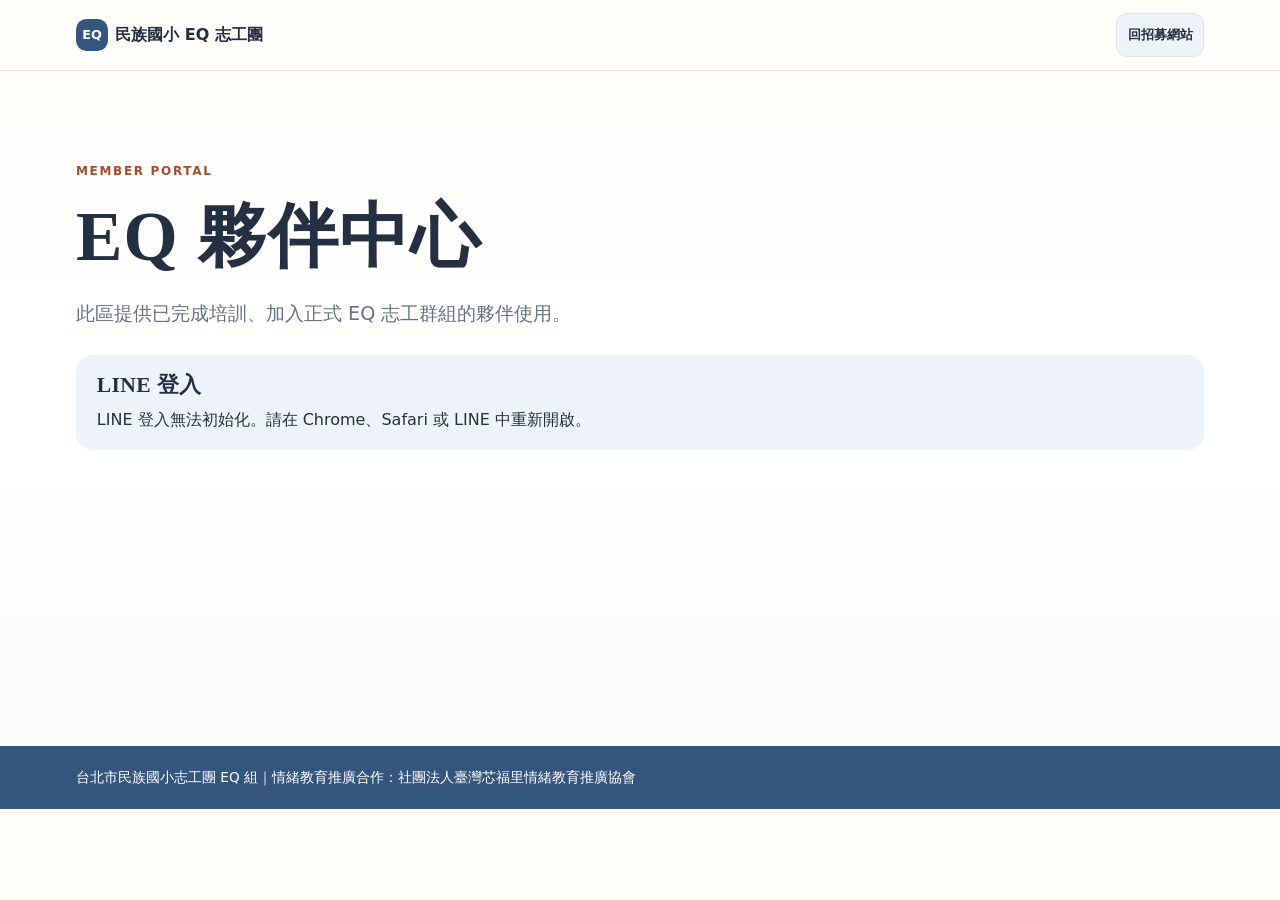
==== commit b5d5c74b: "Add files via upload" ====
--- a/index.html
+++ b/index.html
@@ -1,23 +1,2 @@
 <!doctype html>
-<html lang="zh-Hant"><head><meta charset="utf-8"><meta name="viewport" content="width=device-width, initial-scale=1"><meta name="theme-color" content="#365784"><title>民族國小 EQ 志工團｜陪孩子，也陪自己一起長大</title><link rel="stylesheet" href="style.css?v=classic-2"><script src="site.js" defer></script></head><body><header class="nav"><div class="wrap navin"><a class="brand" href="./"><span class="brandmark">EQ</span><span>民族國小 EQ 志工團</span></a><div class="headActions"><a class="portalLink" href="partners.html">EQ 夥伴中心</a><button id="menu-button" type="button" aria-expanded="false" aria-controls="main-menu">選單</button></div></div><nav id="main-menu" aria-label="網站導覽" class="wrap navlinks"><a href="#why">為什麼加入</a><a href="#story">志工故事</a><a href="#journey">培訓流程</a><a href="#roles">協助與主講角色</a><a href="#training-guide">培訓簡章</a><a href="#training-form">培訓報名</a><a href="#faq">常見問題</a><a class="navJoin" href="#join">我想了解加入</a></nav></header><main id="top"><section class="hero"><div class="wrap heroGrid"><div><span class="pill">🌱 新生家長｜志工招募中</span><h1>陪孩子學情緒，<br>也好好安頓<em>自己</em>的情緒。</h1><p>你不需要本來就很會教孩子。EQ 志工是一段有人陪你學、有方法可以練，也真的能走進教室陪伴孩子的成長旅程。</p><div class="actions"><a class="btn primary" href="#join">看看怎麼加入 →</a><a class="btn secondary" href="#story">先聽志工怎麼說</a></div><div class="micro">適合想要更懂孩子、願意完成培訓、投入服務的家長。</div></div><div class="heroArt" aria-hidden="true"><div class="blob"></div><div class="classcard"><div class="board"><h3>今天，我們練習<br>把感受說出來。</h3><p>情緒不是要壓抑，而是要被接納、被理解，再學會好好表達出來。</p></div><div class="heroSummary" aria-label="EQ課程特色"><b>EQ 課程陪伴</b><span><i></i>完整課程涵蓋國小 1–6 年級</span><span><i></i>SEL 社會情緒學習</span><span><i></i>從生活中練習</span></div><div class="heart">孩子會記得的是：「你有好好聽我說」♡</div></div></div></div><div class="wrap"><div class="quoteStrip"><div class="q">“</div><p>很多家長一開始是想為孩子做點什麼而加入，後來才發現，最大的收穫是自己，不論在自我情緒覺察或人際關係的溝通上，也慢慢有了新的方法。</p></div></div></section>
-<section class="section" id="why"><div class="wrap"><div class="eyebrow">WHY EQ VOLUNTEER</div><h2>你帶進教室的，不只是一堂課。</h2><p class="lead">對孩子來說，是多一位願意理解他的溫柔大人；對家長自己來說，是把情緒教育從「知道」變成「真的會用。」</p><div class="cards3"><article class="card"><div class="icon">🫶</div><h3>先學會聽懂孩子</h3><p>· 專心傾聽<br>· 同理感受<br>· 安靜陪伴<br><br>這些方法，回到家也用得上。</p></article><article class="card"><div class="icon">🌿</div><h3>把陪伴變得更有方法</h3><p>有完整教案、共學與督導陪伴，不是把家長直接「丟進教室」。一步一步練，安心很多。</p></article><article class="card"><div class="icon">🤝</div><h3>找到一群同行的家長</h3><p>一個人走得快<br>一群人走得遠</p></article></div></div></section>
-<section class="section story" id="story"><div class="wrap storyGrid"><div><div class="eyebrow">FROM OUR VOLUNTEERS</div><h2>真正讓人留下來的，<br>往往是那些小小的改變。</h2><p class="lead">不是每一堂課都轟轟烈烈，但你會開始發現孩子更會說感受，自己也更能停下來聽。</p><figure class="warmPhoto"><img src="eq-class.jpg" loading="lazy" alt="EQ志工在民族國小教室陪伴孩子進行情緒教育課程"><figcaption>走進教室，不只是上課，也是陪孩子練習理解自己、表達感受。</figcaption></figure></div><div><div class="bigQuote"><p>「我從 EQ 課中學會了怎麼『理解、接納』孩子的情緒，而不是急著糾正他。」</p><small>— 現任民族國小 EQ 志工分享</small></div><div class="miniStories"><div class="storyItem"><div class="avatar">👩</div><div><b>「媽媽妳也有在上 EQ 課耶！」</b><br><span>孩子的一句話，讓家裡多了一種可以一起練習、一起理解彼此的共同語言。</span></div></div><div class="storyItem"><div class="avatar">🏫</div><div><b>「學生在走廊叫出我的名字。」</b><br><span>那一刻會知道，你真的曾經在一個孩子的校園記憶裡，留下溫暖的位置。</span></div></div></div></div></div></section>
-<section class="section" id="journey"><div class="wrap"><div class="eyebrow">HOW TO BECOME AN EQ VOLUNTEER</div><h2>想進班陪孩子一起學情緒？<br>我們會先陪你從培訓開始。</h2>
-<div class="pathwayNotice"><div class="mark">🌱</div><div><b>想進班服務，先參與培訓就可以開始。</b><p>「EQ 好朋友」是認識我們、詢問與協助報名的入口；參與培訓後，就可以加入「EQ 志工」群組，依自己的時間進班協助。若想成為主講，參與督導備課演練，也很歡迎一起加入帶課的行列。</p></div></div>
-<div class="lineFlow">
-<div class="flowBox highlight"><small>STEP 1｜先了解</small><strong>加入 EQ 好朋友</strong><p>給想認識 EQ 組的新家長。這裡會提供招募資訊、回答問題，並協助培訓課程報名。<br><b>此階段尚不能入班。</b></p></div>
-<div class="flowArrow">→</div>
-<div class="flowBox"><small>STEP 2｜正式培訓</small><strong>報名並完成培訓</strong><p>培訓包含線上理論課＋實體／線上共學課<br>參與培訓後，就可以協助全年級。</p></div>
-<div class="flowArrow">→</div>
-<div class="flowBox active"><small>STEP 3｜開始服務</small><strong>加入 EQ 志工</strong><p>參與培訓後就會加入正式志工群組，可以查看班表、依自己的時間進班協助。也歡迎參與督導備課演練擔任該年級主講，一起陪孩子上 EQ 課。</p></div>
-</div>
-<h3 id="roles">進班後，可以從兩種角色開始</h3><p class="lead">不用每個人都當主講。依你的時間與熟悉度，可以選擇協助，也很歡迎慢慢熟悉後一起加入主講。</p>
-<div class="roleGrid">
-<div class="roleCard supportRole"><span class="roleTag">協助志工</span><h3>用自己的節奏，陪著一堂課順利進行</h3><ul><li>參與培訓後，即可支援全年級 EQ 課程</li><li>不強制參加入班前的備課演練</li><li>主要協助課堂秩序、觀察孩子、拍照與現場支援</li></ul><p class="roleNote">很適合想先熟悉教室現場、依時間彈性參與的家長</p></div>
-<div class="roleCard primaryRole"><span class="roleTag">主講志工</span><h3>如果你願意，歡迎進班帶領孩子學 EQ</h3><ul><li>完成培訓課程，媒合適合班級與主講</li><li>一起參與備課與演練，彼此陪伴、熟悉教案</li><li>依教案帶領孩子認識情緒、練習表達與互動</li></ul><p>若時間允許，或對主講有興趣，都很歡迎和組長／副組長聊聊</p></div>
-</div>
-</div></section>
-<section class="section" id="join"><div class="wrap"><div class="joinbox"><div><div class="eyebrow">START HERE</div><h2>想加入 EQ？先從「EQ 好朋友」開始。</h2><p>如果你還在了解、想問培訓時間，或只是想先認識我們，都很歡迎加入 EQ 好朋友。我們會在這裡提供招募資訊、回答問題，也協助你完成培訓報名。</p><p class="joinNote">🌱 <b>小提醒：</b>「EQ 好朋友」是新夥伴認識 EQ、詢問與培訓報名的群組；參與培訓後，才會加入「EQ 志工」群組，開始安排進班協助或主講。</p></div><div class="joinActions"><a href="https://line.me/ti/g/akmVaPgRNy" target="_blank" rel="noopener"><span>💬 加入 EQ 好朋友 LINE 群組<span class="label">新夥伴先從這裡開始｜了解・詢問・培訓報名</span></span><b>→</b></a><a href="#training-form"><span>📝 填寫志工培訓報名表<span class="label">直接在本頁完成報名，不需要另外跳出網站</span></span><b>↓</b></a><a href="https://www.happinessvillage.org/" target="_blank" rel="noopener"><span>🌱 認識芯福里情緒教育協會<span class="label">了解 EQ／SEL 課程與培訓理念</span></span><b>→</b></a></div></div></div></section>
-<section class="section" id="training-guide"><div class="wrap"><div class="eyebrow">115-1 TRAINING GUIDE</div><h2>先看看這學期開哪些培訓，再選擇適合你的課程。</h2><p class="lead">每學期開放的培訓年級會不同。如果還不確定，也很歡迎先到「EQ 好朋友」詢問我們。</p><div class="trainingBrief"><div class="trainingBriefTop"><div><h3>🌱 115學年度上學期｜培訓課程</h3><p>點選下面的課程，就可以前往芯福里協會官網查看完整培訓簡章與課程說明。</p></div><div class="trainingPeriod"><b>報名期間</b><br>2026/9/16 上午 9:00 ～ 2026/9/29 中午 11:59<br><b>各區域共學名額有限，欲報從速。</b></div></div><div class="trainingCourses"><a class="courseCard" href="https://eqhvtw.wixstudio.com/website-11/terms-and-conditions" target="_blank" rel="noopener"><span class="courseTag">一年級｜實體共學</span><h4>我是心情魔法師</h4><div class="courseMeta">📍 長春國小｜實體共學<br>10/20、10/27、11/3、11/10<br>週二 上午 9:00–12:00</div><div class="courseBtn"><span>查看一年級培訓簡章</span><b>→</b></div></a><a class="courseCard" href="https://eqhvtw.wixstudio.com/website-11/terms-and-conditions-2-1-1" target="_blank" rel="noopener"><span class="courseTag">三年級｜線上共學</span><h4>好人氣養成班</h4><div class="courseMeta">💻 線上共學<br>11/5、11/12、11/19、11/26<br>週四 上午 9:00–12:00</div><div class="courseBtn"><span>查看三年級培訓簡章</span><b>→</b></div></a><a class="courseCard" href="https://eqhvtw.wixstudio.com/website-11/terms-and-conditions-2-1-2" target="_blank" rel="noopener"><span class="courseTag">五年級｜線上共學</span><h4>RET</h4><div class="courseMeta">💻 線上共學<br>10/16、10/23、10/30、11/6<br>週五 上午 9:00–12:00</div><div class="courseBtn"><span>查看五年級培訓簡章</span><b>→</b></div></a></div><div class="trainingChoiceHint">看完簡章後，再往下填寫培訓報名表即可。若對該選哪一個年級、實體或線上共學有疑問，也可以先在 EQ 好朋友群組詢問。</div></div></div></section>
-<section class="section" id="training-form"><div class="wrap"><div class="eyebrow">TRAINING REGISTRATION</div><h2>志工培訓報名</h2><p class="lead">準備好參與培訓了嗎？可以直接在這裡完成表單。</p><div class="trainingEmbed"><div class="trainingEmbedHead"><div><h3>🌱 EQ 新進／現任志工培訓報名表</h3><p>送出表單後，後續會有負責人員與您聯繫。</p></div></div><div class="trainingFrameWrap"><iframe class="trainingFrame" src="https://docs.google.com/forms/d/e/1FAIpQLSfhvUz8RLU-AQyVmRdTyckbaDUwpH-QN31TalcbUfIiBZ2A6g/viewform?embedded=true" title="EQ 志工培訓報名表" loading="lazy">載入中…</iframe></div><div class="trainingHint">若表單在部分瀏覽器中載入較慢，稍等幾秒即可看到完整內容。</div></div></div></section>
-<section class="section" id="portal"><div class="wrap"><h2>EQ 夥伴中心</h2><p class="lead">已完成培訓、加入正式 EQ 志工群組的夥伴，請使用 LINE 登入。</p><div class="actions"><a class="btn primary" href="https://liff.line.me/2012514874-Xmecd90u">使用 LINE 開啟夥伴中心</a></div></div></section><section class="section" id="faq"><div class="wrap dm"><a href="https://drive.google.com/file/d/1xLTuV7m4xKWARZQxTgIjmeLLtL7PlqXD/view?usp=drive_link" target="_blank" rel="noopener" aria-label="開啟 EQ 志工招募 DM"><img src="EQ-DM.jpg" alt="民族國小 EQ 志工招募文宣"></a><div><h2>常見問題</h2><div class="faq"><details><summary>「EQ 好朋友」和「EQ 志工」有什麼不同？</summary><p>「EQ 好朋友」是給正在了解的新夥伴，用來接收招募資訊、詢問與協助培訓報名；報名參與培訓後，才會加入正式的「EQ 志工」群組，開始安排進班協助。</p></details><details><summary>我沒有教學經驗，也可以加入嗎？</summary><p>當然可以。培訓包含線上理論課與實體／線上共學課，會一步一步帶大家熟悉課程。若想嘗試主講，每次進班前也會一起備課與演練，有夥伴陪著準備，不需要自己從零開始。</p></details><details><summary>加入是不是就一定要馬上主講？</summary><p>不用一開始就主講。參與培訓後，可以先從「協助」開始，依自己的時間協助課堂秩序、拍照與現場流程，而且不強制參加備課演練。若時間允許、也有興趣成為主講，很歡迎和組長／副組長聊聊。</p></details><details><summary>如果平常工作很忙，還適合嗎？</summary><p>可以。進班協助可以依自己的時間與班表彈性參與，不需要每一堂都到。很歡迎先加入「EQ 好朋友」了解看看，再找到最適合自己的參與方式。</p></details></div></div></div></section></main><footer class="footer"><div class="wrap">台北市民族國小志工團 EQ 組｜情緒教育推廣合作：社團法人臺灣芯福里情緒教育推廣協會</div></footer></body></html>+<html lang="zh-Hant"><head><meta charset="utf-8"><meta name="viewport" content="width=device-width, initial-scale=1"><meta name="theme-color" content="#365784"><title>EQ 夥伴中心｜民族國小 EQ 志工團</title><link rel="stylesheet" href="style.css?v=classic-2"><script src="site.js" defer></script><link rel="stylesheet" href="dashboard.css?v=grade-profiles"><script src="dashboard.js?v=grade-profiles" defer></script><script src="partners.js?v=classic" defer></script></head><body><header class="nav"><div class="wrap navin"><a class="brand" href="./"><span class="brandmark">EQ</span><span>民族國小 EQ 志工團</span></a><a class="portalLink" href="./">回招募網站</a></div></header><main class="partners"><section class="section"><div class="wrap"><div class="eyebrow">MEMBER PORTAL</div><h1>EQ 夥伴中心</h1><p class="lead">此區提供已完成培訓、加入正式 EQ 志工群組的夥伴使用。</p><div class="loginBox"><h2 id="line-title">LINE 登入</h2><div id="line-profile" class="line-profile" hidden><span class="line-avatar"><img id="line-avatar" alt="" width="48" height="48" hidden></span><div><strong id="line-name"></strong><small>LINE 已登入</small></div></div><p id="line-message" role="status">正在載入 LINE 登入…</p><button id="line-login" class="btn primary" type="button" hidden>使用 LINE 登入</button><form id="line-bind" hidden><label for="eq-password">EQ 密碼</label><input id="eq-password" type="password" autocomplete="off" required><button class="btn primary" type="submit">綁定 LINE 帳號</button></form></div><div id="partner-data" hidden></div><div id="partner-finance" hidden></div></div></section></main><footer class="footer"><div class="wrap">台北市民族國小志工團 EQ 組｜情緒教育推廣合作：社團法人臺灣芯福里情緒教育推廣協會</div></footer></body></html>
--- a/dashboard.css
+++ b/dashboard.css
@@ -0,0 +1,40 @@
+.eq-dashboard { background:#f8fafc; color:#233e62; border:1px solid #dde5ed; border-radius:24px; padding:clamp(.8rem,3vw,1.7rem); }
+.eq-dashboard h2 { font:800 clamp(1.4rem,4vw,2rem)/1.3 system-ui,sans-serif; }
+.dash-note { color:var(--muted); font-size:.9rem; margin:.4rem 0 .8rem; }
+.dash-group { display:flex; flex-wrap:wrap; align-items:center; gap:.45rem; margin:.65rem 0; }
+.dash-group h3 { flex:1; text-align:center; }
+.dash-stat,.dash-card,.dash-empty { background:var(--white); border:1px solid var(--line); border-radius:16px; padding:.75rem; }
+.dash-stat { flex:1 1 7rem; line-height:1.45; }
+.dash-stat strong { display:block; font-size:1.55rem; }
+.dash-stat span { font-size:.82rem; }
+.dash-button { border:1px solid var(--line); background:var(--white); color:var(--forest); border-radius:1rem; padding:.45rem .72rem; font-weight:750; min-height:44px; display:inline-flex; align-items:center; text-align:center; }
+.dash-button[aria-pressed=true],.dash-button:hover { background:var(--forest);color:var(--white); }
+.dash-card { display:flex; gap:.75rem; margin:.65rem 0; align-items:flex-start; }
+.dash-date { display:grid; min-width:3.2rem; text-align:center; background:#edf3f9; border-radius:.8rem; line-height:1.35; padding:.4rem; }
+.dash-date strong { font-size:1.55rem; }
+.dash-card-body { min-width:0; overflow-wrap:anywhere; }
+.dash-card-body p { margin:.18rem 0; }
+.dash-badge,.dash-event { display:inline-block; font-weight:750; border-radius:.4rem; padding:.12rem .38rem; background:var(--soft-blue); color:var(--forest); }
+.dash-badge.need { background:var(--warm);color:var(--clay); }
+.dash-badge.nice { background:#f4ebce;color:#69511c; }
+.dash-calendar { display:grid; grid-template-columns:repeat(7,minmax(0,1fr)); gap:3px; margin-bottom:1rem; }
+.dash-weekday { text-align:center;font-weight:750; }
+.dash-calendar .dash-button { border-radius:.35rem; min-height:3.4rem; padding:.15rem 0; flex-direction:column; justify-content:flex-start; }
+.dash-calendar [aria-current=date] { outline:2px solid #7596b7;outline-offset:-2px; }
+.dash-event { font-size:.63rem;white-space:nowrap;padding:0 .18rem; }
+.dash-event.lead-role { background:var(--warm);color:var(--clay); }
+.finance-panel { margin-top:1.3rem; background:var(--soft-blue); border:1px solid var(--line); border-radius:20px; padding:clamp(.85rem,3vw,1.5rem); color:var(--ink); }
+.finance-panel > summary { font-size:1.12rem; }
+.finance-card { background:var(--white); border-radius:.85rem; padding:.85rem; margin:.65rem 0; }
+.finance-card strong { display:block; font-size:clamp(1.6rem,6vw,2.15rem); overflow-wrap:anywhere; font-variant-numeric:tabular-nums; }
+.finance-card span,.finance-entry small { display:block; color:var(--muted); font-size:.85rem; }
+.finance-list { margin-top:.6rem; border-color:var(--line); }
+.finance-entry { display:flex; justify-content:space-between; gap:.75rem; padding:.5rem 0; border-top:1px solid var(--line); }
+.finance-entry > strong { flex-shrink:0; }
+
+.finance-amount.expense { color:#246346; }
+.finance-amount.income { color:#812f32; }
+
+.volunteer-people { display:flex; flex-wrap:wrap; align-items:center; gap:.4rem; margin:.35rem 0; }
+.volunteer-person { display:inline-flex; align-items:center; gap:.35rem; }
+.volunteer-person img { width:30px; height:30px; border-radius:50%; object-fit:cover; flex:none; }
